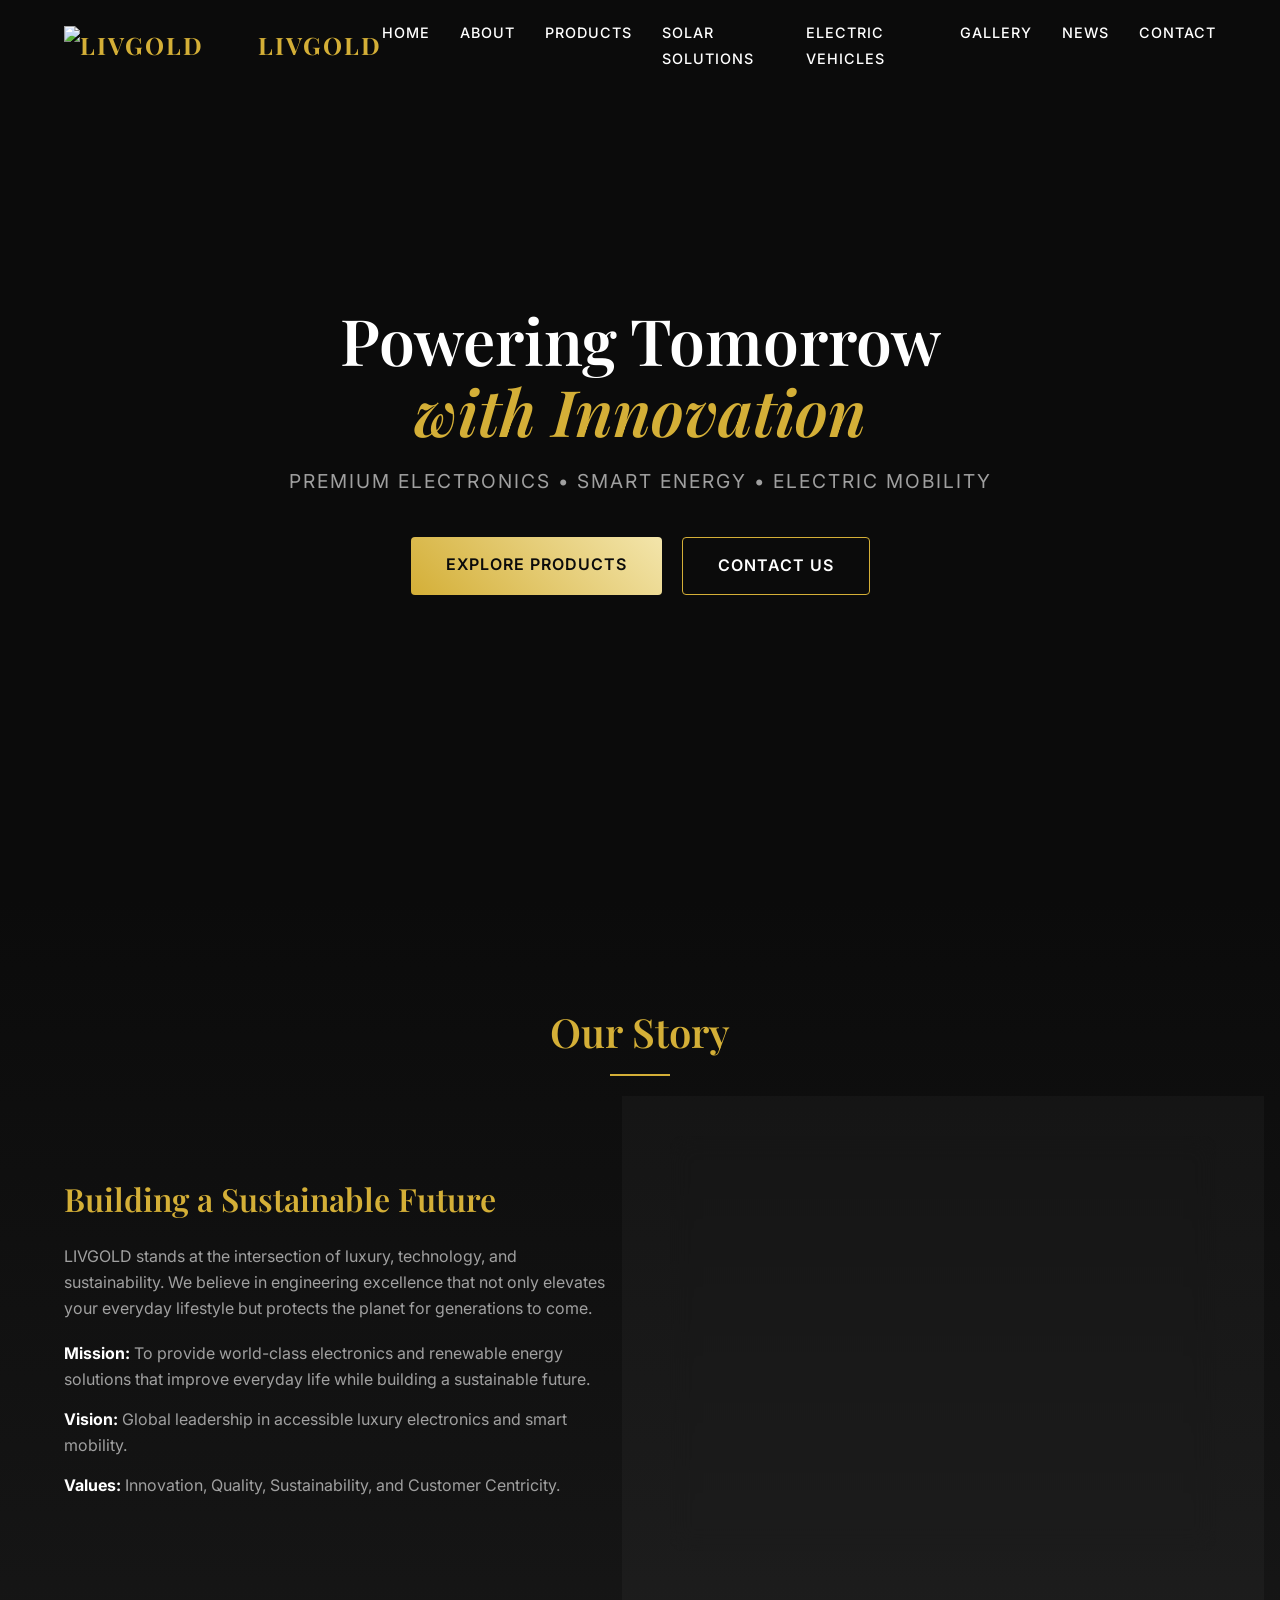
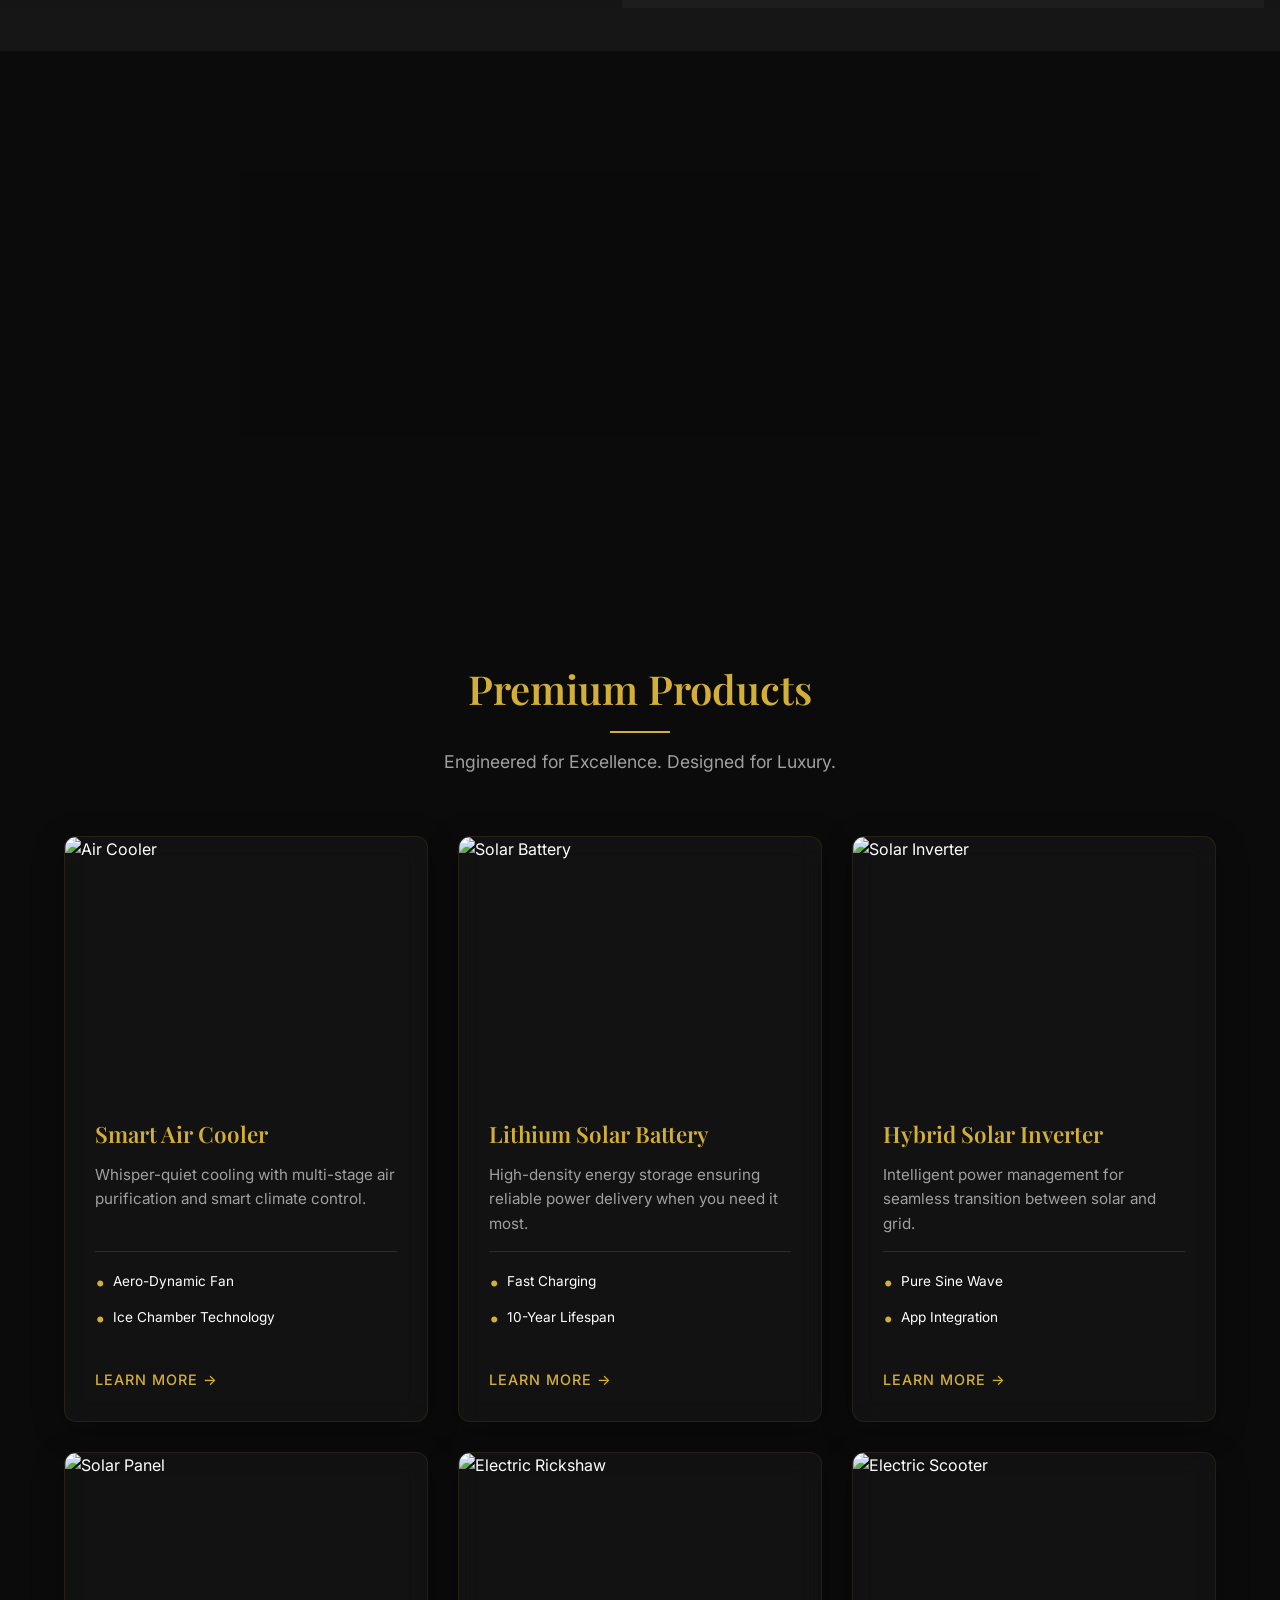
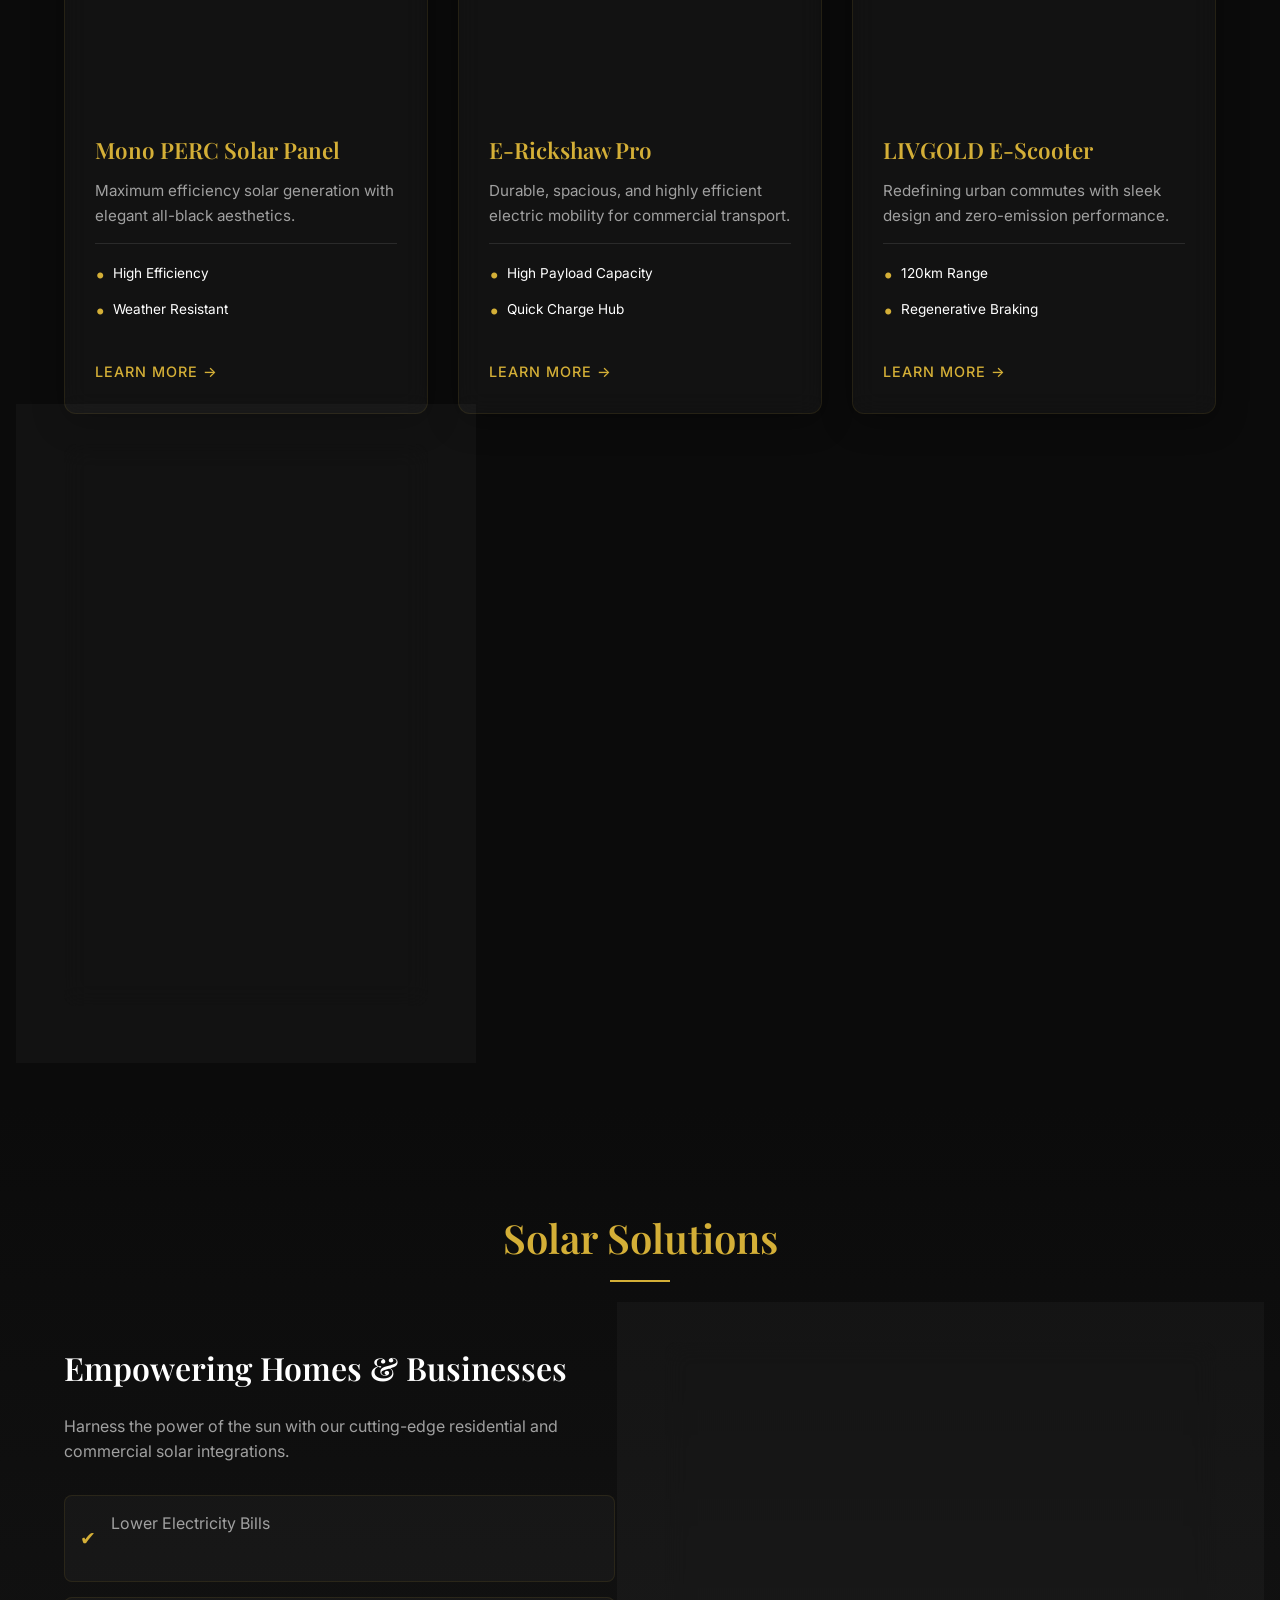
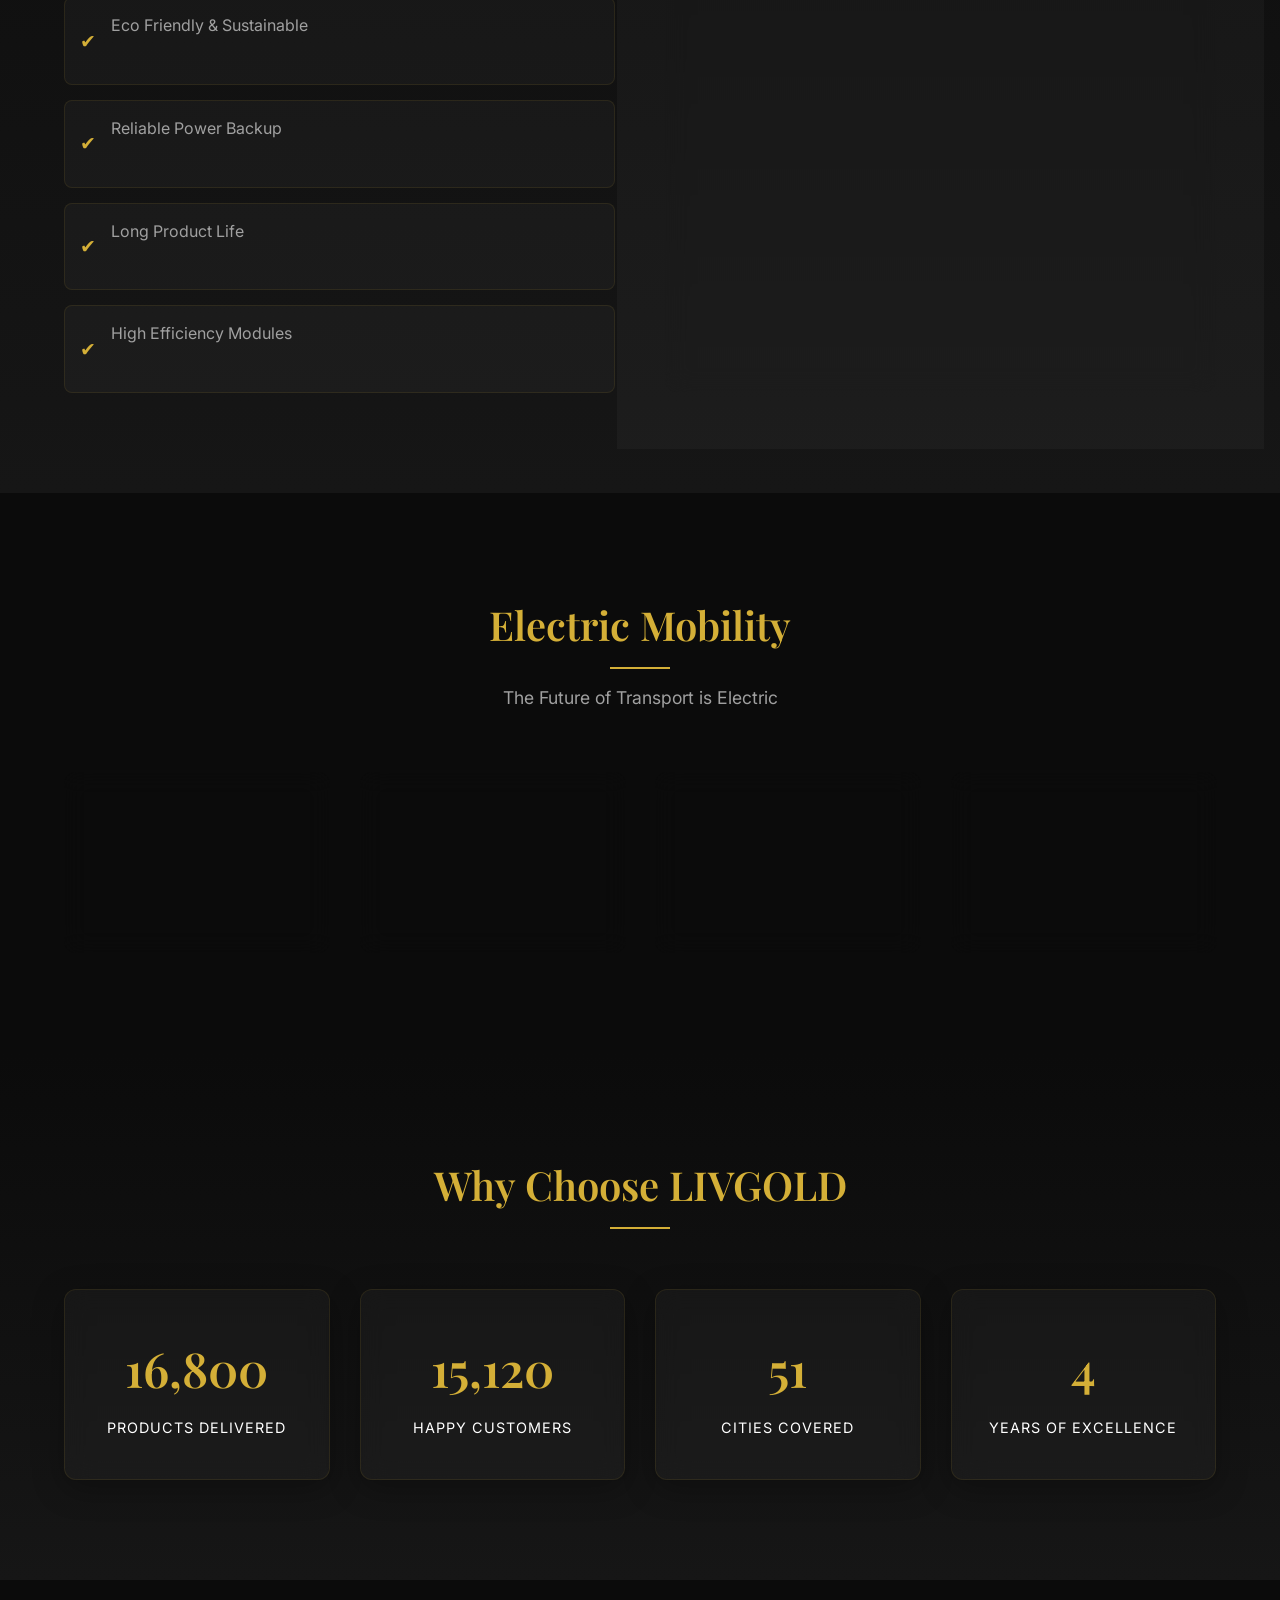
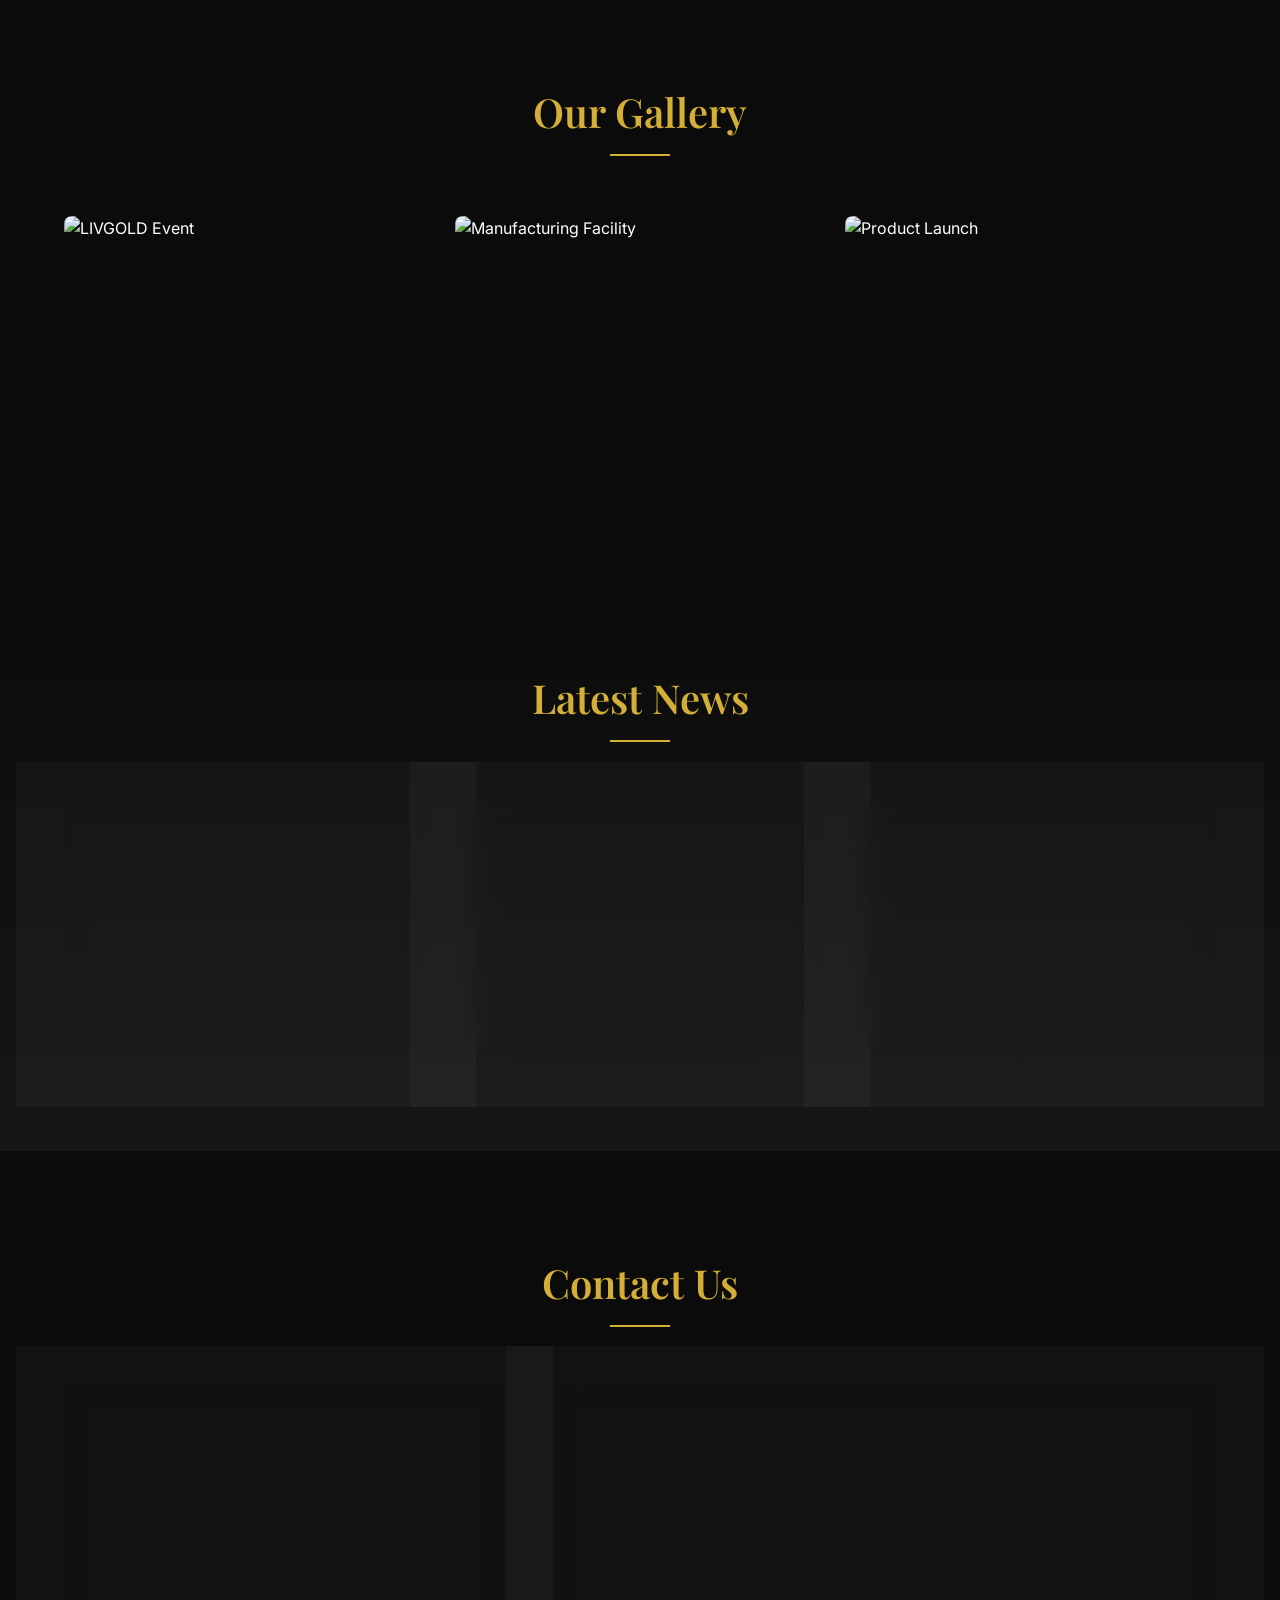
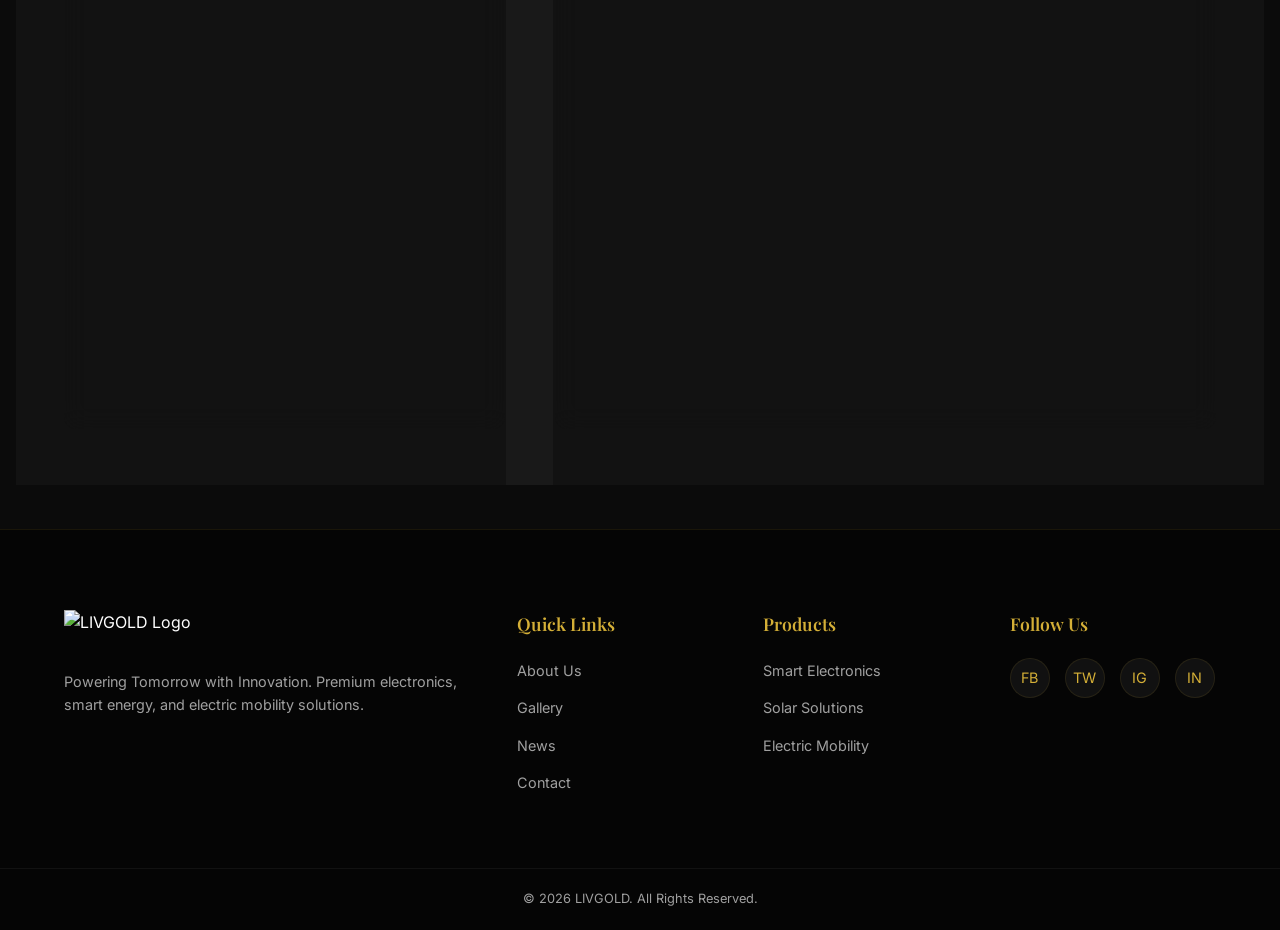
==== index.html @ 31cf3beb "Replace contact form with Web3Forms integration" ====
<!DOCTYPE html>
<html lang="en">
<head>
    <meta charset="UTF-8">
    <meta name="viewport" content="width=device-width, initial-scale=1.0">
    <title>LIVGOLD | Premium Electronics & Renewable Energy</title>
    
    <!-- SEO & Meta Tags -->
    <meta name="description" content="LIVGOLD provides premium world-class electronics, solar solutions, and electric mobility to build a sustainable future.">
    <meta name="keywords" content="LIVGOLD, Premium Electronics, Solar Panels, Electric Rickshaws, Smart TVs, Renewable Energy, India">
    
    <!-- Open Graph / Facebook -->
    <meta property="og:type" content="website">
    <meta property="og:title" content="LIVGOLD | Premium Electronics & Renewable Energy">
    <meta property="og:description" content="Powering Tomorrow with Innovation. Discover our luxury electronics and smart energy solutions.">
    <meta property="og:image" content="images/hero.jpg">
    
    <!-- Twitter -->
    <meta property="twitter:card" content="summary_large_image">
    <meta property="twitter:title" content="LIVGOLD | Premium Electronics & Smart Energy">
    <meta property="twitter:description" content="Powering Tomorrow with Innovation. Discover our luxury electronics and smart energy solutions.">
    
    <!-- Schema.org JSON-LD -->
    <script type="application/ld+json">
    {
      "@context": "https://schema.org",
      "@type": "Organization",
      "name": "LIVGOLD",
      "url": "https://livgold.com",
      "logo": "assets/logo.png",
      "founder": {
        "@type": "Person",
        "name": "Vivekanand Tripathi"
      },
      "description": "Premium electronics, solar energy, and electric mobility brand."
    }
    </script>
    
    <!-- Favicon & Styles -->
    <link rel="icon" href="assets/favicon.png" type="image/png">
    <link rel="preconnect" href="https://fonts.googleapis.com">
    <link rel="preconnect" href="https://fonts.gstatic.com" crossorigin>
    <link href="https://fonts.googleapis.com/css2?family=Inter:wght@300;400;500;600&family=Playfair+Display:wght@400;600;700&display=swap" rel="stylesheet">
    <link rel="stylesheet" href="style.css">
</head>
<body>

    <!-- Sticky Navigation -->
    <nav id="navbar" class="glass-nav">
        <div class="nav-container">
            <a href="#" class="logo">
                <img src="assets/logo.png" alt="LIVGOLD Logo">
                <span>LIVGOLD</span>
            </a>
            <ul class="nav-links">
                <li><a href="#home">Home</a></li>
                <li><a href="#about">About</a></li>
                <li><a href="#products">Products</a></li>
                <li><a href="#solar">Solar Solutions</a></li>
                <li><a href="#ev">Electric Vehicles</a></li>
                <li><a href="#gallery">Gallery</a></li>
                <li><a href="#news">News</a></li>
                <li><a href="#contact">Contact</a></li>
            </ul>
            <div class="hamburger">
                <span></span>
                <span></span>
                <span></span>
            </div>
        </div>
    </nav>

    <!-- Hero Section -->
    <header id="home" class="hero">
        <div class="hero-overlay"></div>
        <div class="hero-content reveal">
            <h1 class="hero-title">Powering Tomorrow<br><span>with Innovation</span></h1>
            <p class="hero-subtitle">Premium Electronics • Smart Energy • Electric Mobility</p>
            <div class="hero-buttons">
                <a href="#products" class="btn btn-primary">Explore Products</a>
                <a href="#contact" class="btn btn-secondary">Contact Us</a>
            </div>
        </div>
    </header>

    <!-- About Section -->
    <section id="about" class="section dark-bg">
        <div class="container reveal">
            <div class="section-header">
                <h2>Our Story</h2>
                <div class="divider"></div>
            </div>
            <div class="about-grid">
                <div class="about-text">
                    <h3>Building a Sustainable Future</h3>
                    <p>LIVGOLD stands at the intersection of luxury, technology, and sustainability. We believe in engineering excellence that not only elevates your everyday lifestyle but protects the planet for generations to come.</p>
                    <ul class="mission-list">
                        <li><strong>Mission:</strong> To provide world-class electronics and renewable energy solutions that improve everyday life while building a sustainable future.</li>
                        <li><strong>Vision:</strong> Global leadership in accessible luxury electronics and smart mobility.</li>
                        <li><strong>Values:</strong> Innovation, Quality, Sustainability, and Customer Centricity.</li>
                    </ul>
                </div>
                <div class="founder-card glass-card">
                    <img src="images/founder.jpg" alt="Vivekanand Tripathi" class="founder-img">
                    <h4>Vivekanand Tripathi</h4>
                    <p class="designation">Founder & Visionary</p>
                    <blockquote class="founder-quote">"Our mission is to provide world-class electronics and renewable energy solutions that improve everyday life while building a sustainable future."</blockquote>
                </div>
            </div>
        </div>
    </section>

    <!-- Brand Ambassador Section -->
    <section id="ambassador" class="ambassador-section">
        <div class="ambassador-bg" style="background-image: url('images/ambassador.jpg');"></div>
        <div class="ambassador-content reveal">
            <h2 class="gold-text">Ravi Kishan</h2>
            <p class="ambassador-title">Official Brand Ambassador</p>
            <blockquote class="ambassador-quote">"Technology has the power to transform lives, and LIVGOLD is committed to delivering trusted innovation to every home."</blockquote>
        </div>
    </section>

    <!-- Products Section -->
    <section id="products" class="section">
        <div class="container">
            <div class="section-header reveal">
                <h2>Premium Products</h2>
                <div class="divider"></div>
                <p>Engineered for Excellence. Designed for Luxury.</p>
            </div>
            
            <div class="products-grid">
                <!-- Air Cooler -->
                <div class="product-card glass-card reveal">
                    <div class="product-img-wrapper">
                        <img src="images/cooler.jpg" alt="Air Cooler">
                    </div>
                    <div class="product-info">
                        <h3>Smart Air Cooler</h3>
                        <p>Whisper-quiet cooling with multi-stage air purification and smart climate control.</p>
                        <ul class="features">
                            <li>Aero-Dynamic Fan</li>
                            <li>Ice Chamber Technology</li>
                        </ul>
                        <a href="#contact" class="btn-link">Learn More &rarr;</a>
                    </div>
                </div>

                <!-- Solar Battery -->
                <div class="product-card glass-card reveal">
                    <div class="product-img-wrapper">
                        <img src="images/solar-battery.jpg" alt="Solar Battery">
                    </div>
                    <div class="product-info">
                        <h3>Lithium Solar Battery</h3>
                        <p>High-density energy storage ensuring reliable power delivery when you need it most.</p>
                        <ul class="features">
                            <li>Fast Charging</li>
                            <li>10-Year Lifespan</li>
                        </ul>
                        <a href="#contact" class="btn-link">Learn More &rarr;</a>
                    </div>
                </div>

                <!-- Solar Inverter -->
                <div class="product-card glass-card reveal">
                    <div class="product-img-wrapper">
                        <img src="images/inverter.jpg" alt="Solar Inverter">
                    </div>
                    <div class="product-info">
                        <h3>Hybrid Solar Inverter</h3>
                        <p>Intelligent power management for seamless transition between solar and grid.</p>
                        <ul class="features">
                            <li>Pure Sine Wave</li>
                            <li>App Integration</li>
                        </ul>
                        <a href="#contact" class="btn-link">Learn More &rarr;</a>
                    </div>
                </div>

                <!-- Solar Panel -->
                <div class="product-card glass-card reveal">
                    <div class="product-img-wrapper">
                        <img src="images/solar-panel.jpg" alt="Solar Panel">
                    </div>
                    <div class="product-info">
                        <h3>Mono PERC Solar Panel</h3>
                        <p>Maximum efficiency solar generation with elegant all-black aesthetics.</p>
                        <ul class="features">
                            <li>High Efficiency</li>
                            <li>Weather Resistant</li>
                        </ul>
                        <a href="#contact" class="btn-link">Learn More &rarr;</a>
                    </div>
                </div>

                <!-- Electric Rickshaw -->
                <div class="product-card glass-card reveal">
                    <div class="product-img-wrapper">
                        <img src="images/erickshaw.jpg" alt="Electric Rickshaw">
                    </div>
                    <div class="product-info">
                        <h3>E-Rickshaw Pro</h3>
                        <p>Durable, spacious, and highly efficient electric mobility for commercial transport.</p>
                        <ul class="features">
                            <li>High Payload Capacity</li>
                            <li>Quick Charge Hub</li>
                        </ul>
                        <a href="#contact" class="btn-link">Learn More &rarr;</a>
                    </div>
                </div>

                <!-- Electric Scooter -->
                <div class="product-card glass-card reveal">
                    <div class="product-img-wrapper">
                        <img src="images/escooter.jpg" alt="Electric Scooter">
                    </div>
                    <div class="product-info">
                        <h3>LIVGOLD E-Scooter</h3>
                        <p>Redefining urban commutes with sleek design and zero-emission performance.</p>
                        <ul class="features">
                            <li>120km Range</li>
                            <li>Regenerative Braking</li>
                        </ul>
                        <a href="#contact" class="btn-link">Learn More &rarr;</a>
                    </div>
                </div>

                <!-- Smart TV -->
                <div class="product-card glass-card reveal">
                    <div class="product-img-wrapper">
                        <img src="images/tv.jpg" alt="Smart TV">
                    </div>
                    <div class="product-info">
                        <h3>OLED Smart TV</h3>
                        <p>Immersive cinematic experience with pixel-perfect contrast and Dolby Vision.</p>
                        <ul class="features">
                            <li>4K Ultra HD</li>
                            <li>Bezel-less Design</li>
                        </ul>
                        <a href="#contact" class="btn-link">Learn More &rarr;</a>
                    </div>
                </div>
            </div>
        </div>
    </section>

    <!-- Solar Solutions -->
    <section id="solar" class="section dark-bg">
        <div class="container reveal">
            <div class="section-header">
                <h2>Solar Solutions</h2>
                <div class="divider"></div>
            </div>
            <div class="grid-2">
                <div class="solar-content">
                    <h3>Empowering Homes & Businesses</h3>
                    <p>Harness the power of the sun with our cutting-edge residential and commercial solar integrations.</p>
                    <div class="benefits-list">
                        <div class="benefit-item">
                            <span class="gold-icon">✔</span>
                            <p>Lower Electricity Bills</p>
                        </div>
                        <div class="benefit-item">
                            <span class="gold-icon">✔</span>
                            <p>Eco Friendly & Sustainable</p>
                        </div>
                        <div class="benefit-item">
                            <span class="gold-icon">✔</span>
                            <p>Reliable Power Backup</p>
                        </div>
                        <div class="benefit-item">
                            <span class="gold-icon">✔</span>
                            <p>Long Product Life</p>
                        </div>
                        <div class="benefit-item">
                            <span class="gold-icon">✔</span>
                            <p>High Efficiency Modules</p>
                        </div>
                    </div>
                </div>
                <div class="solar-image glass-card">
                    <img src="images/solar-panel.jpg" alt="Solar Installation">
                </div>
            </div>
        </div>
    </section>

    <!-- Electric Vehicles -->
    <section id="ev" class="section">
        <div class="container reveal">
            <div class="section-header">
                <h2>Electric Mobility</h2>
                <div class="divider"></div>
                <p>The Future of Transport is Electric</p>
            </div>
            <div class="ev-features">
                <div class="feature-box glass-card">
                    <h4>Fast Charging</h4>
                    <p>80% charge in just 45 minutes using advanced battery management.</p>
                </div>
                <div class="feature-box glass-card">
                    <h4>Long Battery Life</h4>
                    <p>Engineered for endurance with cutting-edge lithium-ion technology.</p>
                </div>
                <div class="feature-box glass-card">
                    <h4>Low Maintenance</h4>
                    <p>Fewer moving parts mean significant savings on upkeep.</p>
                </div>
                <div class="feature-box glass-card">
                    <h4>Modern Design</h4>
                    <p>Aerodynamic lines crafted for aesthetic appeal and efficiency.</p>
                </div>
            </div>
        </div>
    </section>

    <!-- Why Choose Us / Statistics -->
    <section id="stats" class="section dark-bg">
        <div class="container">
            <div class="section-header reveal">
                <h2>Why Choose LIVGOLD</h2>
                <div class="divider"></div>
            </div>
            
            <div class="stats-grid reveal">
                <div class="stat-box glass-card">
                    <h3 class="counter" data-target="50000">0</h3>
                    <p>Products Delivered</p>
                </div>
                <div class="stat-box glass-card">
                    <h3 class="counter" data-target="45000">0</h3>
                    <p>Happy Customers</p>
                </div>
                <div class="stat-box glass-card">
                    <h3 class="counter" data-target="150">0</h3>
                    <p>Cities Covered</p>
                </div>
                <div class="stat-box glass-card">
                    <h3 class="counter" data-target="10">0</h3>
                    <p>Years of Excellence</p>
                </div>
            </div>
        </div>
    </section>

    <!-- Gallery -->
    <section id="gallery" class="section">
        <div class="container">
            <div class="section-header reveal">
                <h2>Our Gallery</h2>
                <div class="divider"></div>
            </div>
            <div class="gallery-grid">
                <div class="gallery-item reveal">
                    <img src="images/gallery1.jpg" alt="LIVGOLD Event" class="gallery-img">
                </div>
                <div class="gallery-item reveal">
                    <img src="images/gallery2.jpg" alt="Manufacturing Facility" class="gallery-img">
                </div>
                <div class="gallery-item reveal">
                    <img src="images/gallery3.jpg" alt="Product Launch" class="gallery-img">
                </div>
            </div>
        </div>
    </section>

    <!-- News -->
    <section id="news" class="section dark-bg">
        <div class="container">
            <div class="section-header reveal">
                <h2>Latest News</h2>
                <div class="divider"></div>
            </div>
            <div class="news-grid">
                <article class="news-card glass-card reveal">
                    <div class="news-date">Jul 12, 2026</div>
                    <h3>Revolutionary Solar Inverter Launched</h3>
                    <p>Discover our new highly efficient smart hybrid inverters that reduce grid dependency by 40%.</p>
                </article>
                <article class="news-card glass-card reveal">
                    <div class="news-date">Jun 25, 2026</div>
                    <h3>LIVGOLD Expands EV Manufacturing</h3>
                    <p>New state-of-the-art facility opened to meet the growing demand for sustainable urban mobility.</p>
                </article>
                <article class="news-card glass-card reveal">
                    <div class="news-date">May 10, 2026</div>
                    <h3>Tech Award 2026 Winner</h3>
                    <p>Our flagship Smart OLED TV has been awarded the 'Best Premium Entertainment System'.</p>
                </article>
            </div>
        </div>
    </section>

    <!-- Contact Section -->
    <section id="contact" class="section">
        <div class="container reveal">
            <div class="section-header">
                <h2>Contact Us</h2>
                <div class="divider"></div>
            </div>
            <div class="contact-wrapper">
                <div class="contact-info glass-card">
                    <h3>Get in Touch</h3>
                    <div class="info-item">
                        <strong>Address:</strong>
                        <p>LIVGOLD Corporate Tower, SG Highway, Ahmedabad, Gujarat, India 380015</p>
                    </div>
                    <div class="info-item">
                        <strong>Phone:</strong>
                        <p>+91 98765 43210</p>
                    </div>
                    <div class="info-item">
                        <strong>Email:</strong>
                        <p>info@livgold.com</p>
                    </div>
                    <div class="info-item">
                        <strong>Business Hours:</strong>
                        <p>Mon - Sat: 9:00 AM - 7:00 PM</p>
                    </div>
                    <div class="map-placeholder">
                        <p>Google Maps Integration Here</p>
                    </div>
                </div>
                <div class="contact-form-container glass-card">
                    <form action="https://api.web3forms.com/submit" method="POST" class="contact-form">

    <input type="hidden" name="access_key" value="613bd460-44ee-46c5-b416-6eee226607dd">

    <div class="form-group">
        <label>Name</label>
        <input type="text" name="name" required>
    </div>

    <div class="form-group">
        <label>Email</label>
        <input type="email" name="email" required>
    </div>

    <div class="form-group">
        <label>Phone</label>
        <input type="tel" name="phone">
    </div>

    <div class="form-group">
        <label>Message</label>
        <textarea name="message" rows="5" required></textarea>
    </div>

    <button type="submit" class="btn btn-primary btn-full">
        Send Message
    </button>

</form>
                </div>
            </div>
        </div>
    </section>

    <!-- Footer -->
    <footer class="footer">
        <div class="container footer-grid">
            <div class="footer-brand">
                <img src="assets/logo.png" alt="LIVGOLD Logo" class="footer-logo">
                <p>Powering Tomorrow with Innovation. Premium electronics, smart energy, and electric mobility solutions.</p>
            </div>
            <div class="footer-links">
                <h4>Quick Links</h4>
                <ul>
                    <li><a href="#about">About Us</a></li>
                    <li><a href="#gallery">Gallery</a></li>
                    <li><a href="#news">News</a></li>
                    <li><a href="#contact">Contact</a></li>
                </ul>
            </div>
            <div class="footer-links">
                <h4>Products</h4>
                <ul>
                    <li><a href="#products">Smart Electronics</a></li>
                    <li><a href="#solar">Solar Solutions</a></li>
                    <li><a href="#ev">Electric Mobility</a></li>
                </ul>
            </div>
            <div class="footer-social">
                <h4>Follow Us</h4>
                <div class="social-icons">
                    <a href="#" aria-label="Facebook">FB</a>
                    <a href="#" aria-label="Twitter">TW</a>
                    <a href="#" aria-label="Instagram">IG</a>
                    <a href="#" aria-label="LinkedIn">IN</a>
                </div>
            </div>
        </div>
        <div class="footer-bottom">
            <p>&copy; 2026 LIVGOLD. All Rights Reserved.</p>
        </div>
    </footer>

    <!-- Lightbox for Gallery -->
    <div id="lightbox" class="lightbox">
        <span class="close-lightbox">&times;</span>
        <img class="lightbox-content" id="lightbox-img">
    </div>

    <!-- Back to Top Button -->
    <button id="back-to-top" aria-label="Back to Top">&uarr;</button>

    <script src="script.js"></script>
</body>
</html>
---- style.css ----
/* --- CSS Variables --- */
:root {
    --color-black: #0B0B0B;
    --color-black-light: #161616;
    --color-gold: #D4AF37;
    --color-gold-light: #F3E5AB;
    --color-white: #FFFFFF;
    --color-gray: #A0A0A0;
    
    --font-heading: 'Playfair Display', serif;
    --font-body: 'Inter', sans-serif;
    
    --transition: all 0.3s cubic-bezier(0.4, 0, 0.2, 1);
    --glass-bg: rgba(255, 255, 255, 0.03);
    --glass-border: rgba(212, 175, 55, 0.1);
}

/* --- Base Reset --- */
* {
    margin: 0;
    padding: 0;
    box-sizing: border-box;
}

html {
    scroll-behavior: smooth;
    font-size: 16px;
}

body {
    font-family: var(--font-body);
    background-color: var(--color-black);
    color: var(--color-white);
    line-height: 1.6;
    overflow-x: hidden;
}

img {
    max-width: 100%;
    display: block;
}

a {
    text-decoration: none;
    color: inherit;
    transition: var(--transition);
}

ul {
    list-style: none;
}

/* --- Layout & Typography --- */
.container {
    width: 90%;
    max-width: 1200px;
    margin: 0 auto;
}

.section {
    padding: 100px 0;
}

.dark-bg {
    background: linear-gradient(180deg, var(--color-black) 0%, var(--color-black-light) 100%);
}

h1, h2, h3, h4 {
    font-family: var(--font-heading);
    font-weight: 600;
}

.section-header {
    text-align: center;
    margin-bottom: 60px;
}

.section-header h2 {
    font-size: 2.5rem;
    color: var(--color-gold);
    margin-bottom: 10px;
}

.divider {
    height: 2px;
    width: 60px;
    background: var(--color-gold);
    margin: 0 auto 15px auto;
}

.section-header p {
    color: var(--color-gray);
    font-size: 1.1rem;
}

.gold-text {
    color: var(--color-gold);
}

/* --- Glassmorphism --- */
.glass-card {
    background: var(--glass-bg);
    backdrop-filter: blur(12px);
    -webkit-backdrop-filter: blur(12px);
    border: 1px solid var(--glass-border);
    border-radius: 12px;
    box-shadow: 0 8px 32px rgba(0, 0, 0, 0.3);
    transition: var(--transition);
}

.glass-card:hover {
    transform: translateY(-5px);
    border-color: rgba(212, 175, 55, 0.3);
    box-shadow: 0 15px 40px rgba(212, 175, 55, 0.05);
}

/* --- Navigation --- */
.glass-nav {
    position: fixed;
    top: 0;
    width: 100%;
    z-index: 1000;
    padding: 20px 0;
    transition: var(--transition);
}

.glass-nav.scrolled {
    background: rgba(11, 11, 11, 0.9);
    backdrop-filter: blur(15px);
    border-bottom: 1px solid var(--glass-border);
    padding: 15px 0;
}

.nav-container {
    display: flex;
    justify-content: space-between;
    align-items: center;
    width: 90%;
    max-width: 1200px;
    margin: 0 auto;
}

.logo {
    display: flex;
    align-items: center;
    gap: 10px;
    font-family: var(--font-heading);
    font-size: 1.5rem;
    font-weight: 700;
    letter-spacing: 2px;
    color: var(--color-gold);
}

.logo img {
    height: 40px;
}

.nav-links {
    display: flex;
    gap: 30px;
}

.nav-links a {
    font-size: 0.9rem;
    font-weight: 500;
    text-transform: uppercase;
    letter-spacing: 1px;
}

.nav-links a:hover {
    color: var(--color-gold);
}

.hamburger {
    display: none;
    cursor: pointer;
    flex-direction: column;
    gap: 5px;
}

.hamburger span {
    display: block;
    width: 25px;
    height: 2px;
    background-color: var(--color-white);
    transition: var(--transition);
}

/* --- Hero Section --- */
.hero {
    height: 100vh;
    background: url('images/hero.jpg') center/cover no-repeat;
    position: relative;
    display: flex;
    align-items: center;
    justify-content: center;
    text-align: center;
}

.hero-overlay {
    position: absolute;
    top: 0;
    left: 0;
    width: 100%;
    height: 100%;
    background: linear-gradient(135deg, rgba(11,11,11,0.9) 0%, rgba(11,11,11,0.4) 100%);
}

.hero-content {
    position: relative;
    z-index: 2;
    max-width: 800px;
    padding: 0 20px;
}

.hero-title {
    font-size: 4rem;
    line-height: 1.1;
    margin-bottom: 20px;
}

.hero-title span {
    color: var(--color-gold);
    font-style: italic;
}

.hero-subtitle {
    font-size: 1.2rem;
    color: var(--color-gray);
    margin-bottom: 40px;
    letter-spacing: 2px;
    text-transform: uppercase;
}

.hero-buttons {
    display: flex;
    gap: 20px;
    justify-content: center;
}

/* --- Buttons --- */
.btn {
    display: inline-block;
    padding: 15px 35px;
    font-size: 1rem;
    font-weight: 600;
    text-transform: uppercase;
    letter-spacing: 1px;
    border-radius: 4px;
    cursor: pointer;
    border: none;
    position: relative;
    overflow: hidden;
}

.btn-primary {
    background: linear-gradient(45deg, var(--color-gold), var(--color-gold-light));
    color: var(--color-black);
}

.btn-primary:hover {
    box-shadow: 0 10px 20px rgba(212, 175, 55, 0.3);
    transform: translateY(-2px);
}

.btn-secondary {
    background: transparent;
    color: var(--color-white);
    border: 1px solid var(--color-gold);
}

.btn-secondary:hover {
    background: var(--color-gold);
    color: var(--color-black);
}

.btn-full {
    width: 100%;
}

.btn-link {
    color: var(--color-gold);
    font-weight: 500;
    text-transform: uppercase;
    font-size: 0.9rem;
    letter-spacing: 1px;
    margin-top: 15px;
    display: inline-block;
}

.btn-link:hover {
    color: var(--color-gold-light);
    transform: translateX(5px);
}

/* --- About Section --- */
.about-grid {
    display: grid;
    grid-template-columns: 1fr 1fr;
    gap: 60px;
    align-items: center;
}

.about-text h3 {
    font-size: 2rem;
    margin-bottom: 20px;
    color: var(--color-gold);
}

.about-text p {
    color: var(--color-gray);
    margin-bottom: 20px;
}

.mission-list li {
    margin-bottom: 15px;
    color: var(--color-gray);
}

.mission-list strong {
    color: var(--color-white);
}

.founder-card {
    padding: 40px;
    text-align: center;
}

.founder-img {
    width: 150px;
    height: 150px;
    border-radius: 50%;
    object-fit: cover;
    margin: 0 auto 20px;
    border: 3px solid var(--color-gold);
}

.founder-card h4 {
    font-size: 1.5rem;
    margin-bottom: 5px;
}

.designation {
    color: var(--color-gold);
    font-size: 0.9rem;
    text-transform: uppercase;
    margin-bottom: 20px;
}

.founder-quote {
    font-style: italic;
    color: var(--color-gray);
    position: relative;
}

/* --- Brand Ambassador --- */
.ambassador-section {
    position: relative;
    padding: 120px 0;
    display: flex;
    align-items: center;
    justify-content: center;
    text-align: center;
}

.ambassador-bg {
    position: absolute;
    top: 0; left: 0; right: 0; bottom: 0;
    background-size: cover;
    background-position: top center;
    opacity: 0.4;
    z-index: 1;
}

.ambassador-section::before {
    content: '';
    position: absolute;
    inset: 0;
    background: linear-gradient(90deg, var(--color-black) 0%, transparent 50%, var(--color-black) 100%);
    z-index: 2;
}

.ambassador-content {
    position: relative;
    z-index: 3;
    max-width: 800px;
    padding: 40px;
    background: rgba(11, 11, 11, 0.7);
    backdrop-filter: blur(5px);
    border: 1px solid var(--color-gold);
    border-radius: 8px;
}

.ambassador-content h2 {
    font-size: 3rem;
}

.ambassador-title {
    text-transform: uppercase;
    letter-spacing: 2px;
    margin-bottom: 20px;
    color: var(--color-white);
}

.ambassador-quote {
    font-size: 1.2rem;
    font-style: italic;
    color: var(--color-gray);
}

/* --- Products --- */
.products-grid {
    display: grid;
    grid-template-columns: repeat(auto-fit, minmax(320px, 1fr));
    gap: 30px;
}

.product-card {
    display: flex;
    flex-direction: column;
    overflow: hidden;
}

.product-img-wrapper {
    width: 100%;
    height: 250px;
    overflow: hidden;
    position: relative;
}

.product-img-wrapper img {
    width: 100%;
    height: 100%;
    object-fit: cover;
    transition: transform 0.6s ease;
}

.product-card:hover .product-img-wrapper img {
    transform: scale(1.1);
}

.product-info {
    padding: 30px;
    display: flex;
    flex-direction: column;
    flex-grow: 1;
}

.product-info h3 {
    font-size: 1.4rem;
    margin-bottom: 10px;
    color: var(--color-gold);
}

.product-info p {
    color: var(--color-gray);
    font-size: 0.95rem;
    margin-bottom: 15px;
    flex-grow: 1;
}

.features {
    margin-bottom: 15px;
    padding-top: 15px;
    border-top: 1px solid rgba(255,255,255,0.1);
}

.features li {
    font-size: 0.85rem;
    color: var(--color-white);
    display: flex;
    align-items: center;
    margin-bottom: 5px;
}

.features li::before {
    content: "•";
    color: var(--color-gold);
    margin-right: 8px;
    font-size: 1.2rem;
}

/* --- Solar & EV Grids --- */
.grid-2 {
    display: grid;
    grid-template-columns: 1fr 1fr;
    gap: 50px;
    align-items: center;
}

.solar-content h3 {
    font-size: 2rem;
    margin-bottom: 20px;
}

.solar-content p {
    color: var(--color-gray);
    margin-bottom: 30px;
}

.benefits-list {
    display: flex;
    flex-direction: column;
    gap: 15px;
}

.benefit-item {
    display: flex;
    align-items: center;
    gap: 15px;
    background: var(--glass-bg);
    padding: 15px;
    border-radius: 8px;
    border: 1px solid var(--glass-border);
}

.gold-icon {
    color: var(--color-gold);
    font-size: 1.2rem;
}

.solar-image {
    height: 100%;
    min-height: 400px;
    overflow: hidden;
}

.solar-image img {
    width: 100%;
    height: 100%;
    object-fit: cover;
}

.ev-features {
    display: grid;
    grid-template-columns: repeat(auto-fit, minmax(250px, 1fr));
    gap: 30px;
}

.feature-box {
    padding: 30px;
    text-align: center;
}

.feature-box h4 {
    color: var(--color-gold);
    margin-bottom: 15px;
    font-size: 1.2rem;
}

.feature-box p {
    color: var(--color-gray);
    font-size: 0.95rem;
}

/* --- Stats --- */
.stats-grid {
    display: grid;
    grid-template-columns: repeat(4, 1fr);
    gap: 30px;
    text-align: center;
}

.stat-box {
    padding: 40px 20px;
}

.stat-box h3 {
    font-size: 3rem;
    color: var(--color-gold);
    margin-bottom: 10px;
}

.stat-box p {
    text-transform: uppercase;
    font-size: 0.9rem;
    letter-spacing: 1px;
}

/* --- Gallery --- */
.gallery-grid {
    display: grid;
    grid-template-columns: repeat(auto-fit, minmax(300px, 1fr));
    gap: 20px;
}

.gallery-item {
    overflow: hidden;
    border-radius: 8px;
    cursor: pointer;
    position: relative;
}

.gallery-item::after {
    content: '+';
    position: absolute;
    top: 50%; left: 50%;
    transform: translate(-50%, -50%);
    font-size: 3rem;
    color: var(--color-white);
    opacity: 0;
    transition: var(--transition);
}

.gallery-item:hover::after {
    opacity: 1;
}

.gallery-item img {
    width: 100%;
    height: 250px;
    object-fit: cover;
    transition: transform 0.5s;
}

.gallery-item:hover img {
    transform: scale(1.1);
    filter: brightness(0.7);
}

/* Lightbox */
.lightbox {
    display: none;
    position: fixed;
    z-index: 2000;
    left: 0; top: 0;
    width: 100%; height: 100%;
    background-color: rgba(0, 0, 0, 0.9);
    align-items: center;
    justify-content: center;
}

.lightbox.active {
    display: flex;
}

.lightbox-content {
    max-width: 90%;
    max-height: 90%;
    border-radius: 4px;
    border: 2px solid var(--color-gold);
}

.close-lightbox {
    position: absolute;
    top: 30px; right: 40px;
    color: #f1f1f1;
    font-size: 40px;
    font-weight: bold;
    cursor: pointer;
    transition: 0.3s;
}

.close-lightbox:hover {
    color: var(--color-gold);
}

/* --- News --- */
.news-grid {
    display: grid;
    grid-template-columns: repeat(auto-fit, minmax(300px, 1fr));
    gap: 30px;
}

.news-card {
    padding: 30px;
}

.news-date {
    color: var(--color-gold);
    font-size: 0.85rem;
    margin-bottom: 10px;
    text-transform: uppercase;
    letter-spacing: 1px;
}

.news-card h3 {
    margin-bottom: 15px;
    font-size: 1.3rem;
}

.news-card p {
    color: var(--color-gray);
    font-size: 0.95rem;
}

/* --- Contact --- */
.contact-wrapper {
    display: grid;
    grid-template-columns: 1fr 1.5fr;
    gap: 50px;
}

.contact-info {
    padding: 40px;
}

.contact-info h3 {
    color: var(--color-gold);
    margin-bottom: 30px;
    font-size: 1.8rem;
}

.info-item {
    margin-bottom: 20px;
}

.info-item strong {
    display: block;
    color: var(--color-white);
    margin-bottom: 5px;
}

.info-item p {
    color: var(--color-gray);
    font-size: 0.95rem;
}

.map-placeholder {
    margin-top: 30px;
    height: 150px;
    background: #222;
    display: flex;
    align-items: center;
    justify-content: center;
    color: var(--color-gray);
    border-radius: 4px;
}

.contact-form-container {
    padding: 40px;
}

.form-group {
    margin-bottom: 20px;
}

.form-group label {
    display: block;
    margin-bottom: 8px;
    font-size: 0.9rem;
    color: var(--color-gray);
}

.form-group input, 
.form-group textarea {
    width: 100%;
    padding: 15px;
    background: rgba(255, 255, 255, 0.05);
    border: 1px solid var(--glass-border);
    color: var(--color-white);
    border-radius: 4px;
    font-family: var(--font-body);
    transition: var(--transition);
}

.form-group input:focus, 
.form-group textarea:focus {
    outline: none;
    border-color: var(--color-gold);
    background: rgba(255, 255, 255, 0.1);
}

/* --- Footer --- */
.footer {
    background: #050505;
    padding: 80px 0 20px;
    border-top: 1px solid var(--glass-border);
}

.footer-grid {
    display: grid;
    grid-template-columns: 2fr 1fr 1fr 1fr;
    gap: 40px;
    margin-bottom: 60px;
}

.footer-logo {
    height: 40px;
    margin-bottom: 20px;
}

.footer-brand p {
    color: var(--color-gray);
    font-size: 0.9rem;
}

.footer-links h4, .footer-social h4 {
    color: var(--color-gold);
    margin-bottom: 20px;
    font-size: 1.1rem;
}

.footer-links ul li {
    margin-bottom: 12px;
}

.footer-links a {
    color: var(--color-gray);
    font-size: 0.9rem;
}

.footer-links a:hover {
    color: var(--color-white);
    padding-left: 5px;
}

.social-icons {
    display: flex;
    gap: 15px;
}

.social-icons a {
    width: 40px; height: 40px;
    border-radius: 50%;
    background: rgba(255,255,255,0.05);
    display: flex;
    align-items: center;
    justify-content: center;
    color: var(--color-gold);
    font-size: 0.9rem;
    border: 1px solid var(--glass-border);
}

.social-icons a:hover {
    background: var(--color-gold);
    color: var(--color-black);
    transform: translateY(-3px);
}

.footer-bottom {
    text-align: center;
    padding-top: 20px;
    border-top: 1px solid rgba(255,255,255,0.05);
    color: var(--color-gray);
    font-size: 0.8rem;
}

/* --- Back to Top --- */
#back-to-top {
    position: fixed;
    bottom: 30px;
    right: 30px;
    width: 50px;
    height: 50px;
    background: var(--color-gold);
    color: var(--color-black);
    border: none;
    border-radius: 50%;
    font-size: 1.5rem;
    cursor: pointer;
    display: none;
    z-index: 1000;
    box-shadow: 0 4px 15px rgba(212, 175, 55, 0.3);
    transition: var(--transition);
}

#back-to-top:hover {
    transform: translateY(-5px);
    background: var(--color-gold-light);
}

/* --- Animations --- */
.reveal {
    opacity: 0;
    transform: translateY(40px);
    transition: 0.8s all cubic-bezier(0.5, 0, 0, 1);
}

.reveal.active {
    opacity: 1;
    transform: translateY(0);
}

/* --- Responsive Media Queries --- */
@media (max-width: 1024px) {
    .hero-title { font-size: 3rem; }
    .about-grid, .grid-2, .contact-wrapper { grid-template-columns: 1fr; }
    .stats-grid { grid-template-columns: 1fr 1fr; }
    .footer-grid { grid-template-columns: 1fr 1fr; }
}

@media (max-width: 768px) {
    .nav-links {
        position: fixed;
        right: -100%; top: 70px;
        flex-direction: column;
        background: rgba(11, 11, 11, 0.95);
        backdrop-filter: blur(10px);
        width: 100%; height: calc(100vh - 70px);
        text-align: center;
        padding-top: 50px;
        transition: 0.4s ease-in-out;
    }
    
    .nav-links.nav-active { right: 0; }
    .hamburger { display: flex; }
    
    .hero-title { font-size: 2.5rem; }
    .hero-buttons { flex-direction: column; }
    
    .ambassador-content h2 { font-size: 2rem; }
    
    .stats-grid { grid-template-columns: 1fr; }
    .footer-grid { grid-template-columns: 1fr; text-align: center; }
    .social-icons { justify-content: center; }
}
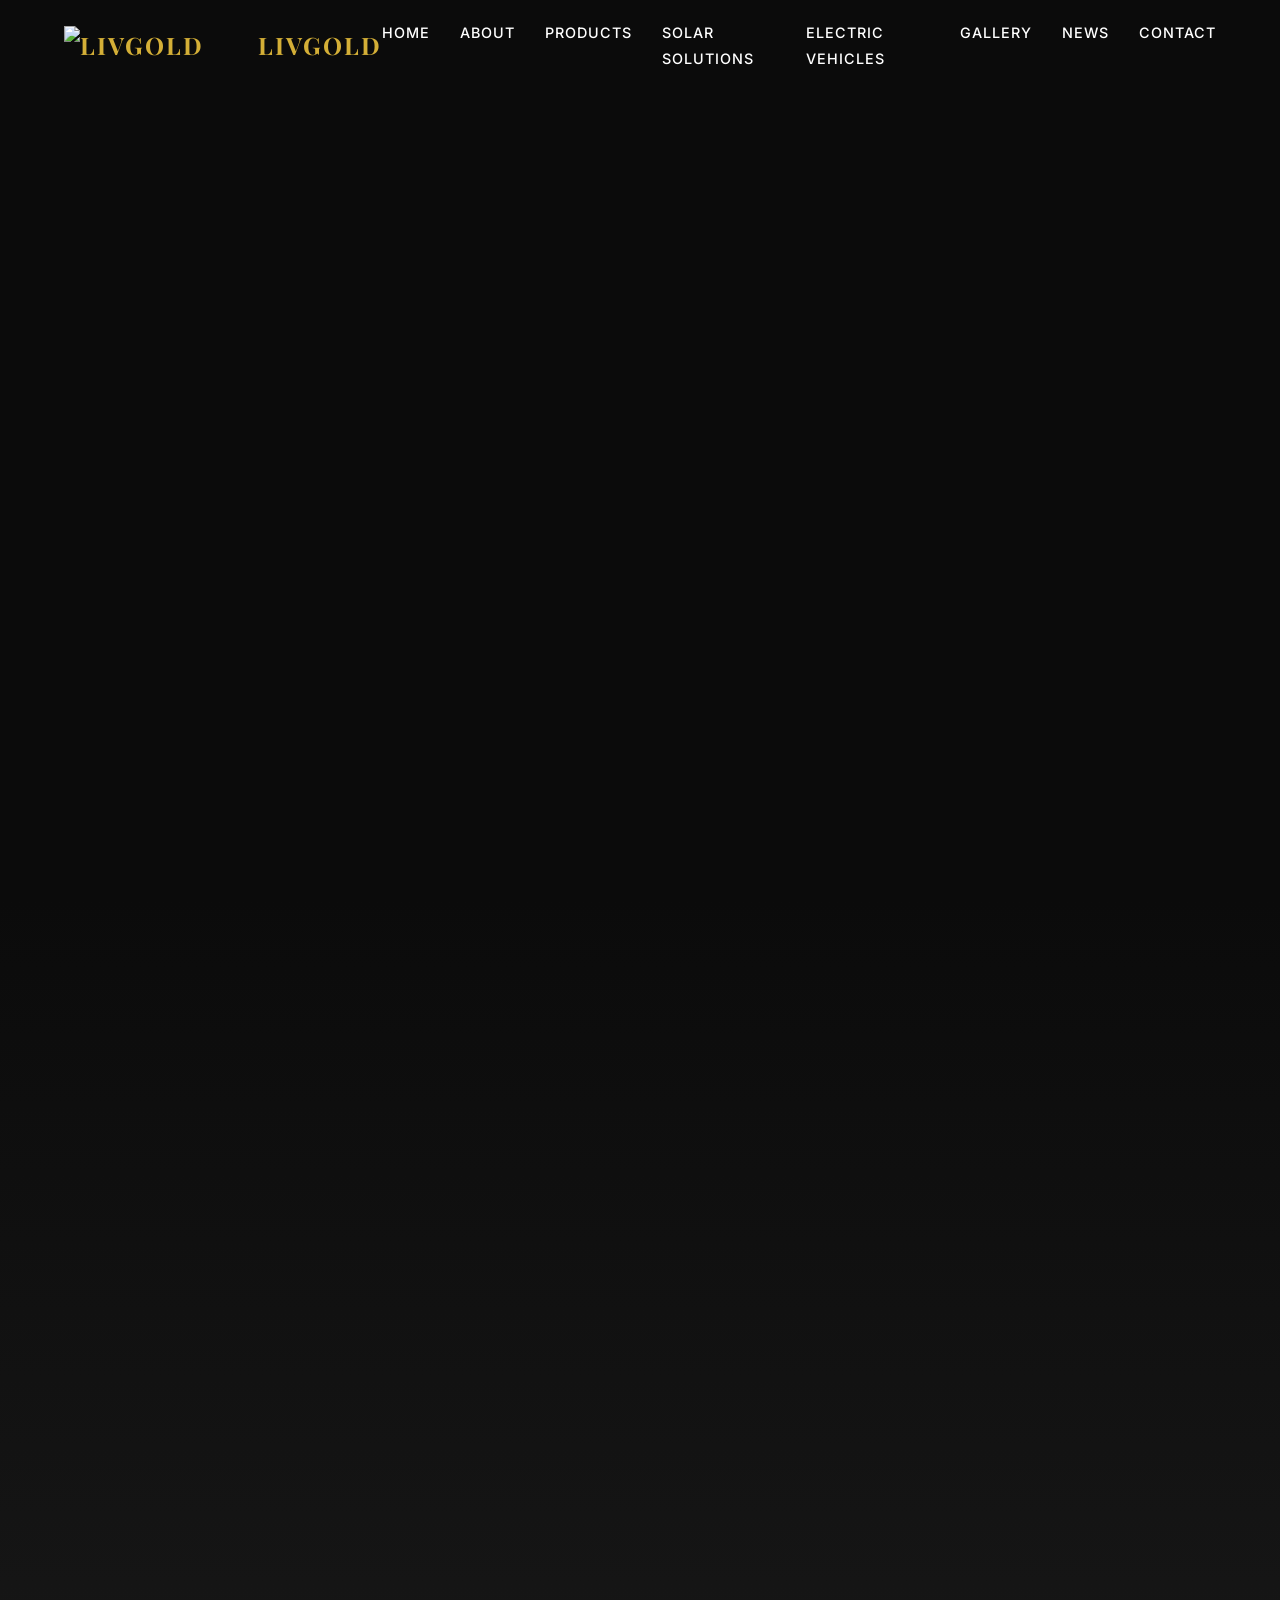
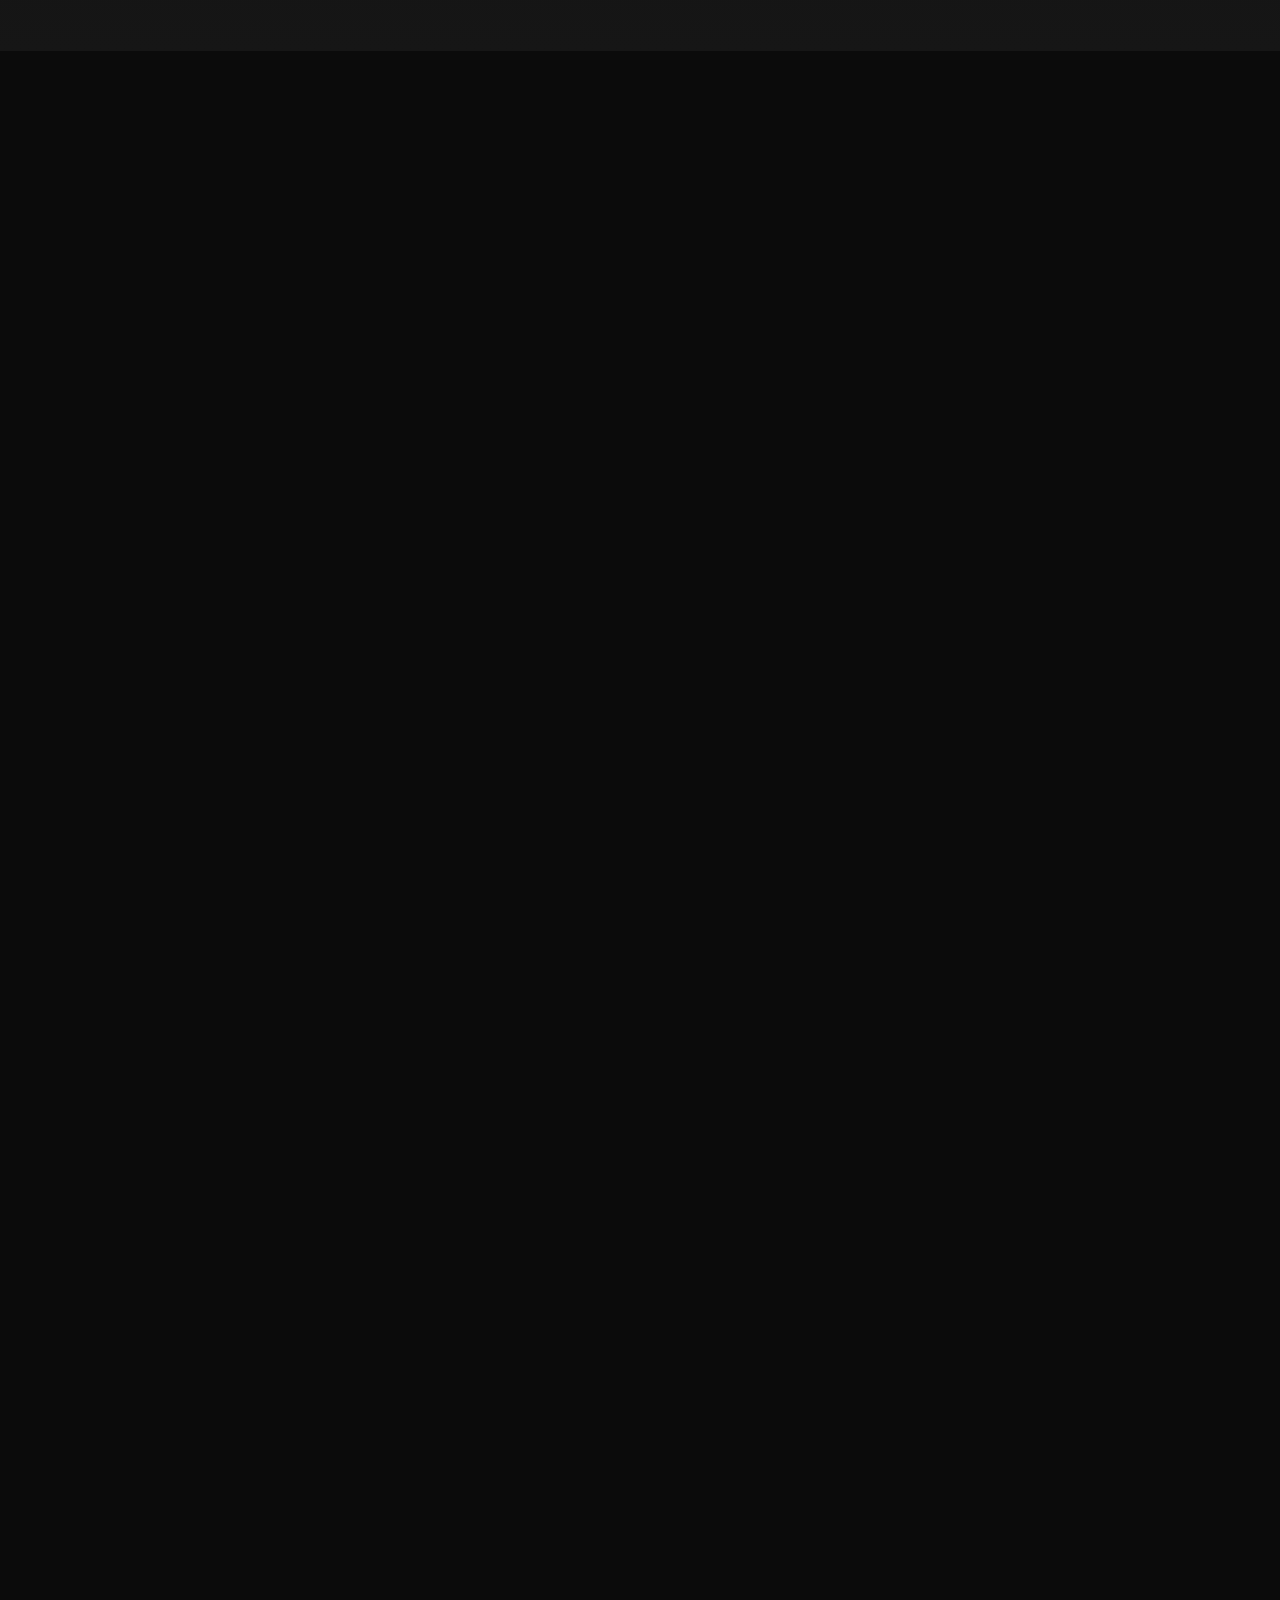
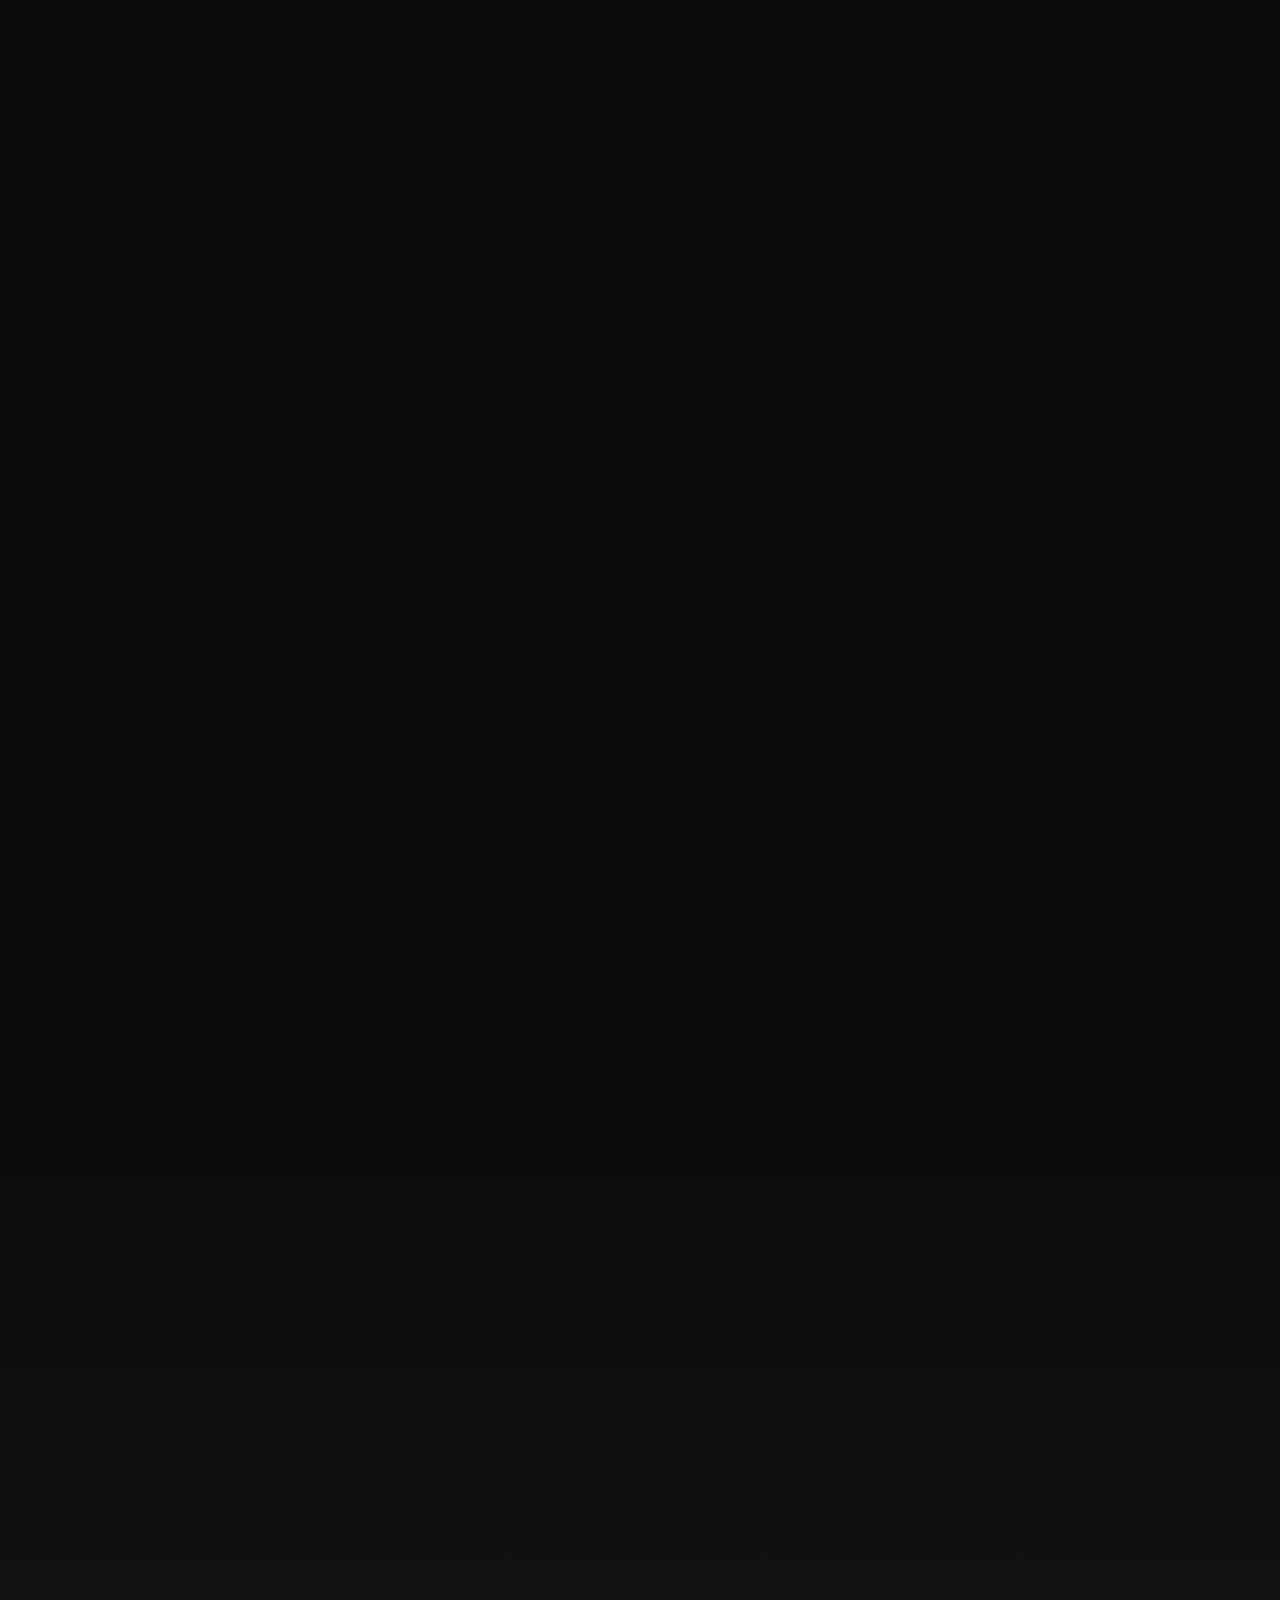
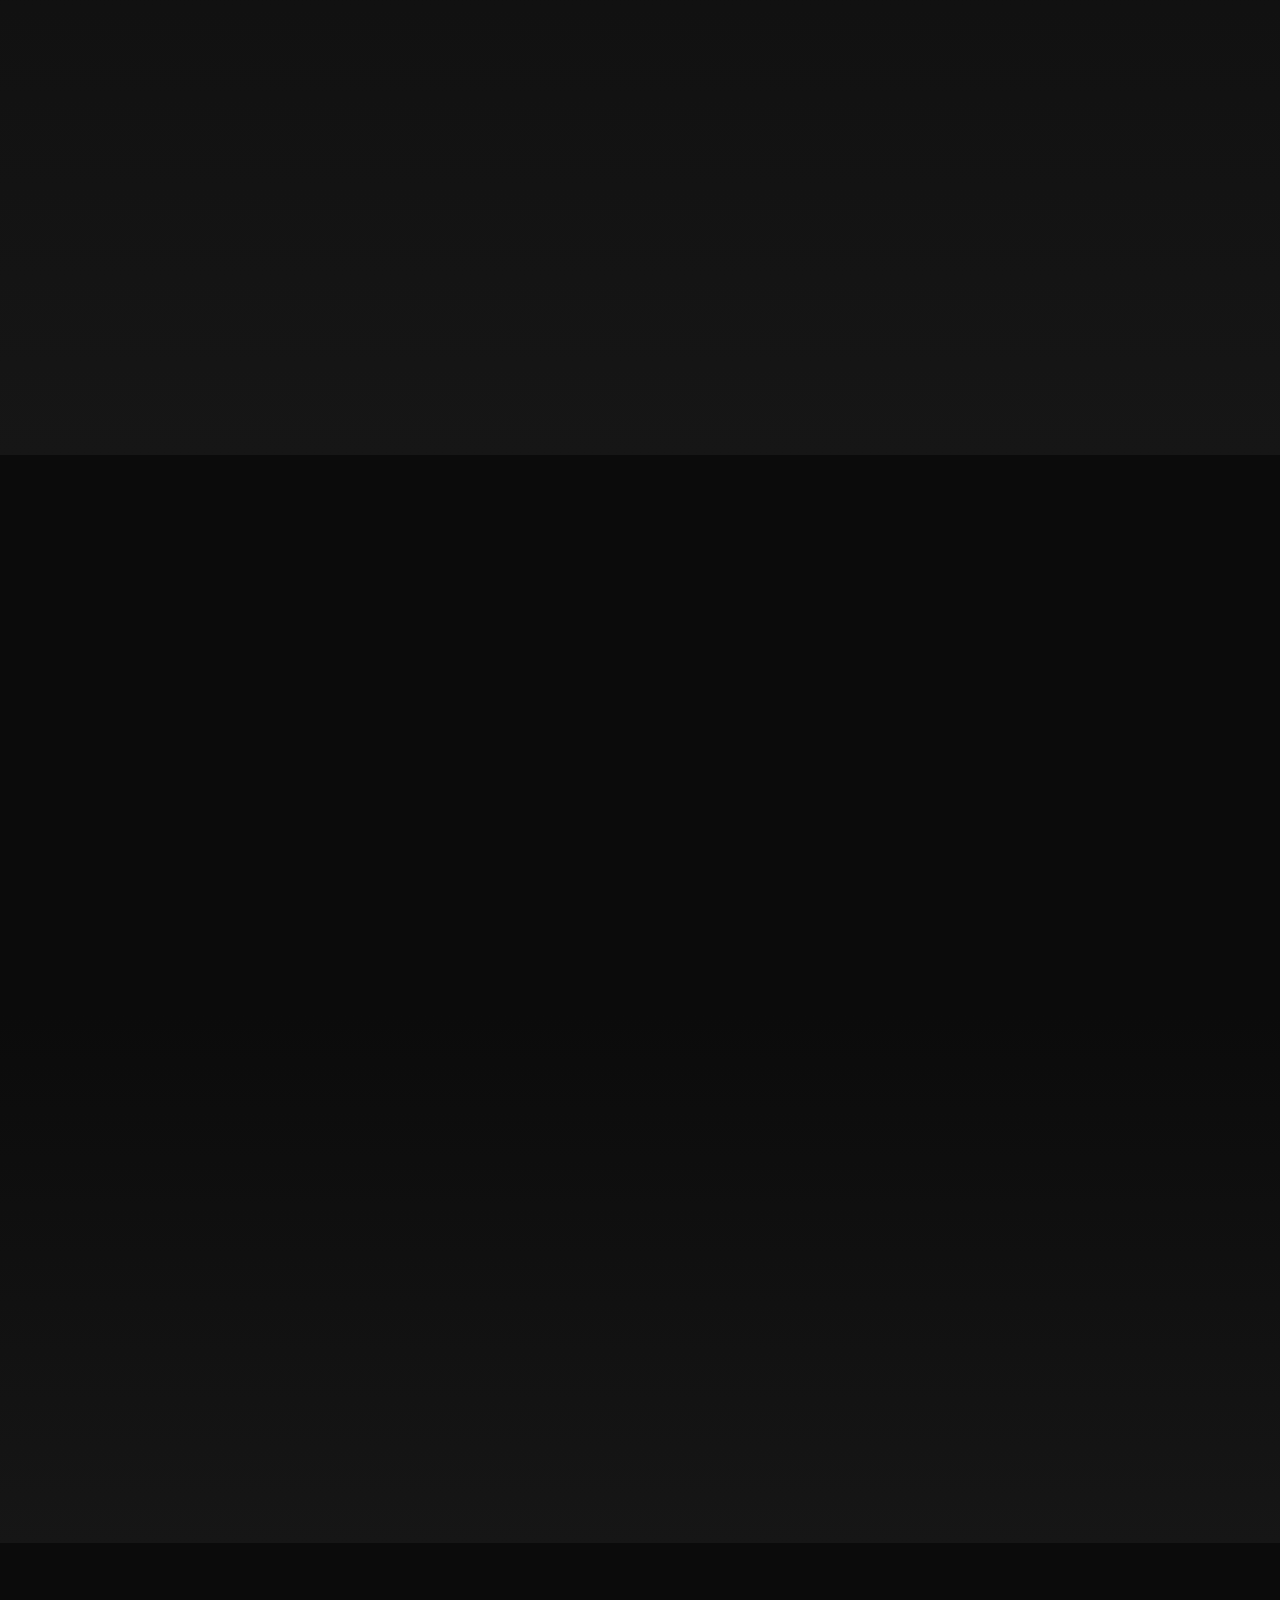
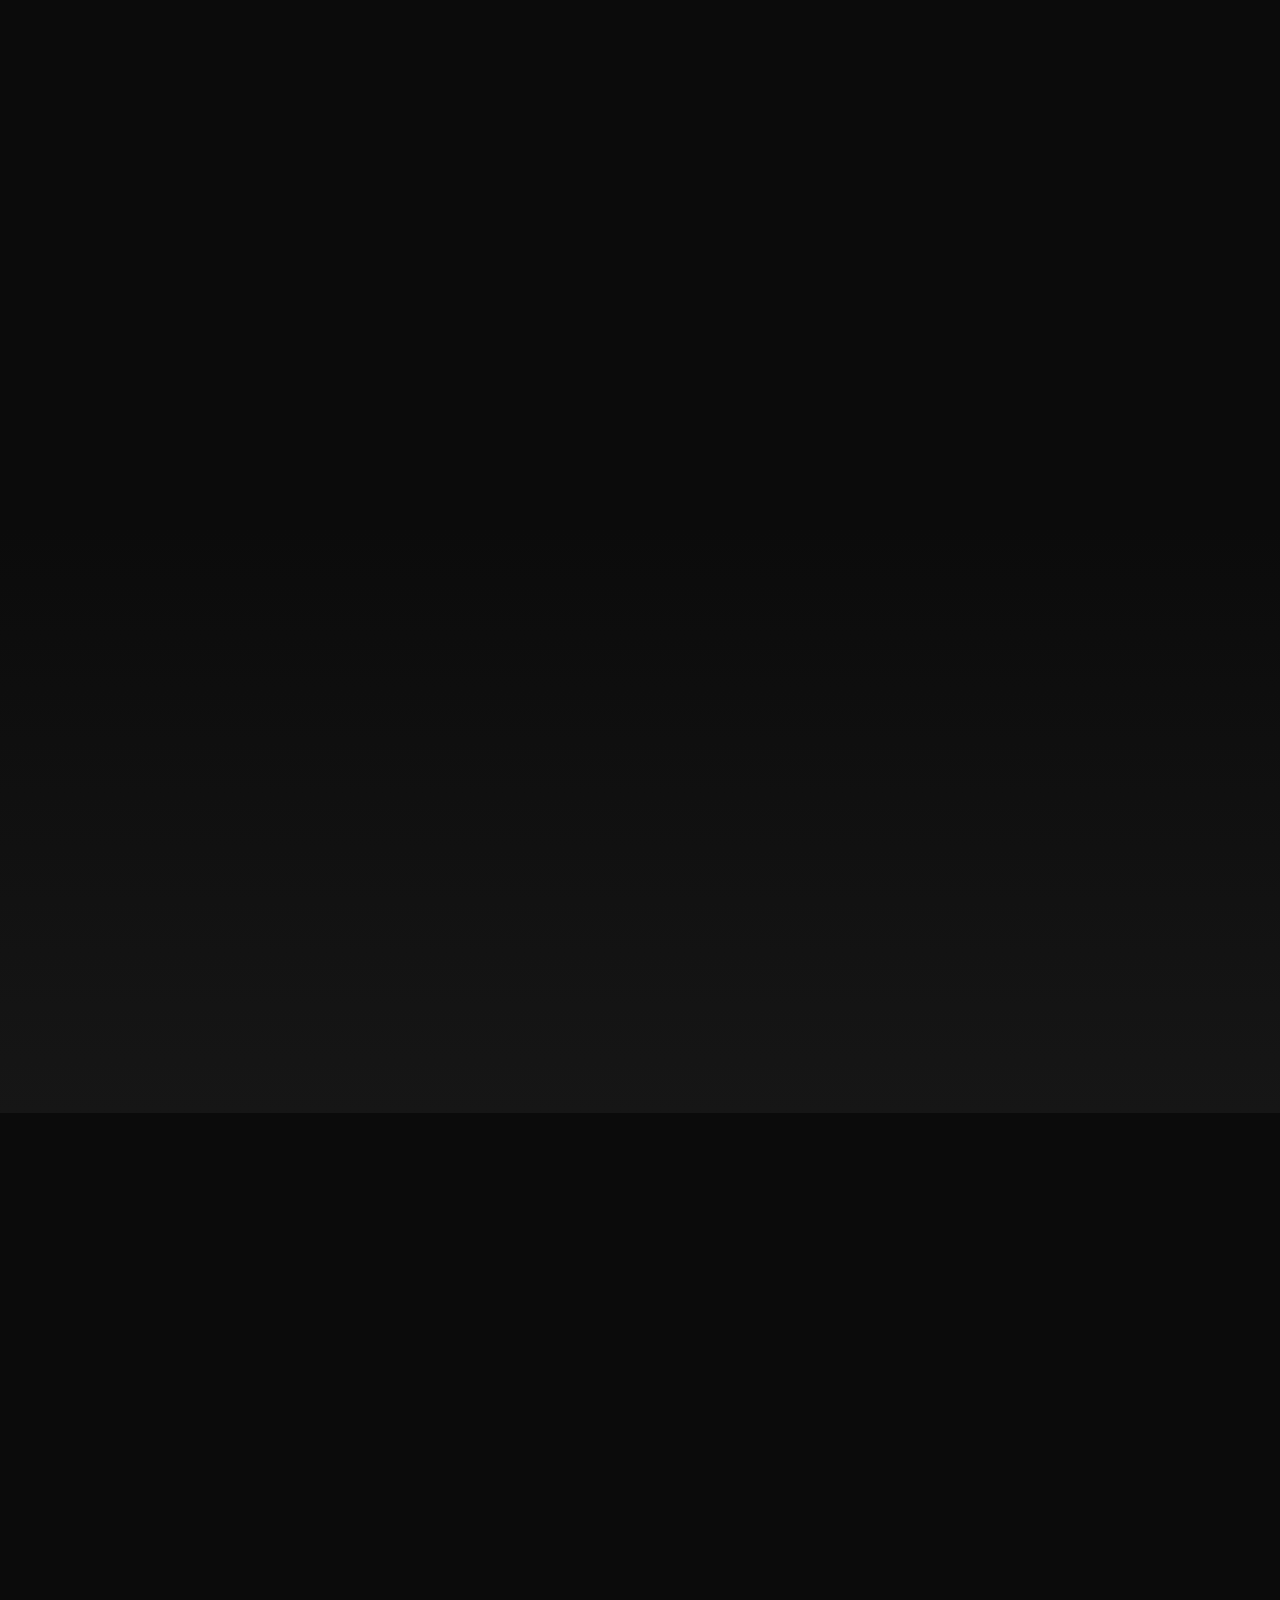
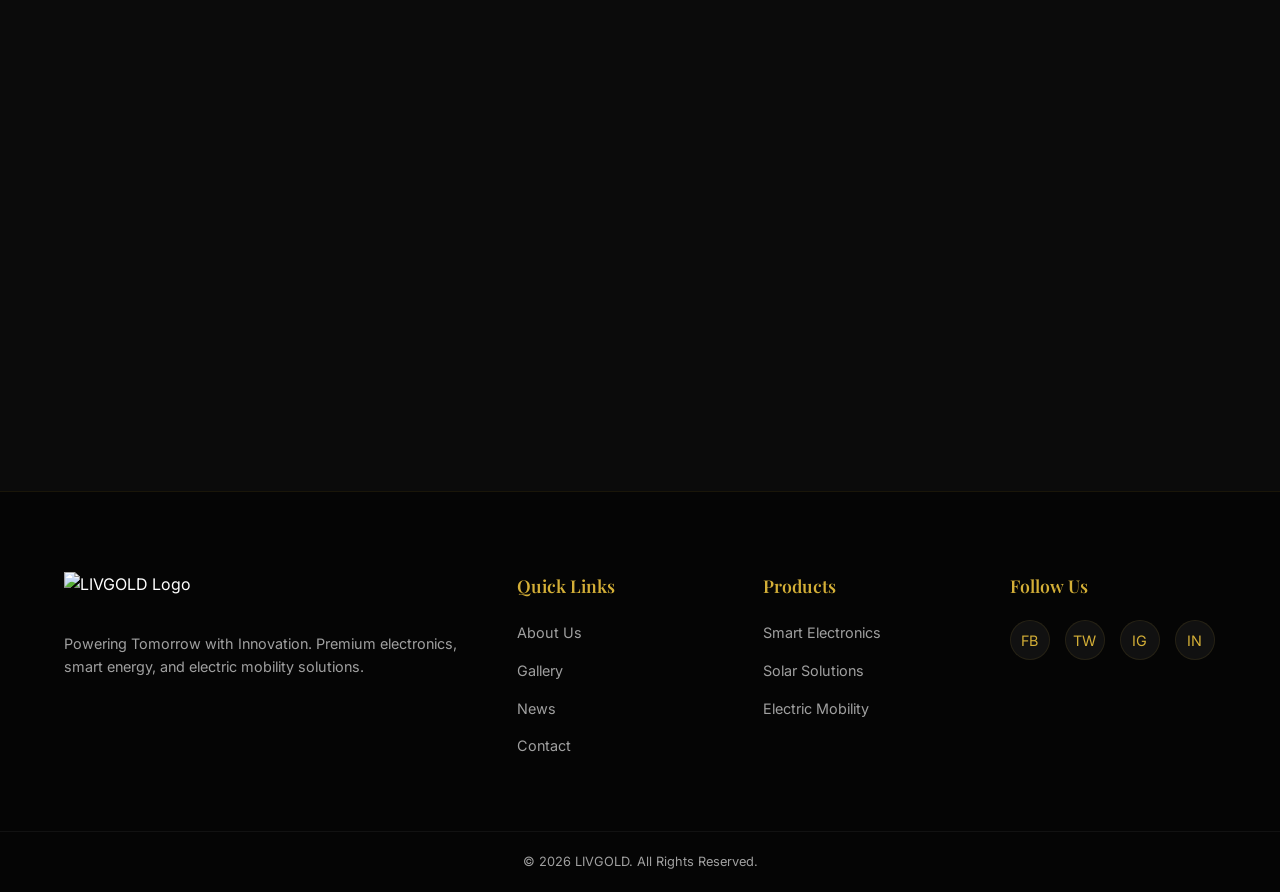
==== commit 2fb703c3: "Replace 'Learn More' links with 'Shop Now' links" ====
--- a/index.html
+++ b/index.html
@@ -142,7 +142,7 @@
                             <li>Aero-Dynamic Fan</li>
                             <li>Ice Chamber Technology</li>
                         </ul>
-                        <a href="#contact" class="btn-link">Learn More &rarr;</a>
+                        <a href="https://quicksell.co/s/livgold/price-all-over-india/0yn" target="_blank">Shop Now</a>
                     </div>
                 </div>
 
@@ -158,7 +158,7 @@
                             <li>Fast Charging</li>
                             <li>10-Year Lifespan</li>
                         </ul>
-                        <a href="#contact" class="btn-link">Learn More &rarr;</a>
+                        <a href="https://quicksell.co/s/livgold/price-all-over-india/0yn" target="_blank">Shop Now</a>
                     </div>
                 </div>
 
@@ -174,7 +174,7 @@
                             <li>Pure Sine Wave</li>
                             <li>App Integration</li>
                         </ul>
-                        <a href="#contact" class="btn-link">Learn More &rarr;</a>
+                        <a href="https://quicksell.co/s/livgold/price-all-over-india/0yn" target="_blank">Shop Now</a>
                     </div>
                 </div>
 
@@ -190,7 +190,7 @@
                             <li>High Efficiency</li>
                             <li>Weather Resistant</li>
                         </ul>
-                        <a href="#contact" class="btn-link">Learn More &rarr;</a>
+                        <a href="https://quicksell.co/s/livgold/price-all-over-india/0yn" target="_blank">Shop Now</a>
                     </div>
                 </div>
 
@@ -206,7 +206,7 @@
                             <li>High Payload Capacity</li>
                             <li>Quick Charge Hub</li>
                         </ul>
-                        <a href="#contact" class="btn-link">Learn More &rarr;</a>
+                        <a href="https://quicksell.co/s/livgold/price-all-over-india/0yn" target="_blank">Shop Now</a>
                     </div>
                 </div>
 
@@ -222,7 +222,8 @@
                             <li>120km Range</li>
                             <li>Regenerative Braking</li>
                         </ul>
-                        <a href="#contact" class="btn-link">Learn More &rarr;</a>
+                        <a href="https://quicksell.co/s/livgold/price-all-over-india/0yn" target="_blank">Shop Now</a>
+
                     </div>
                 </div>
 
@@ -238,7 +239,7 @@
                             <li>4K Ultra HD</li>
                             <li>Bezel-less Design</li>
                         </ul>
-                        <a href="#contact" class="btn-link">Learn More &rarr;</a>
+                        <a href="https://quicksell.co/s/livgold/price-all-over-india/0yn" target="_blank">Shop Now</a>
                     </div>
                 </div>
             </div>
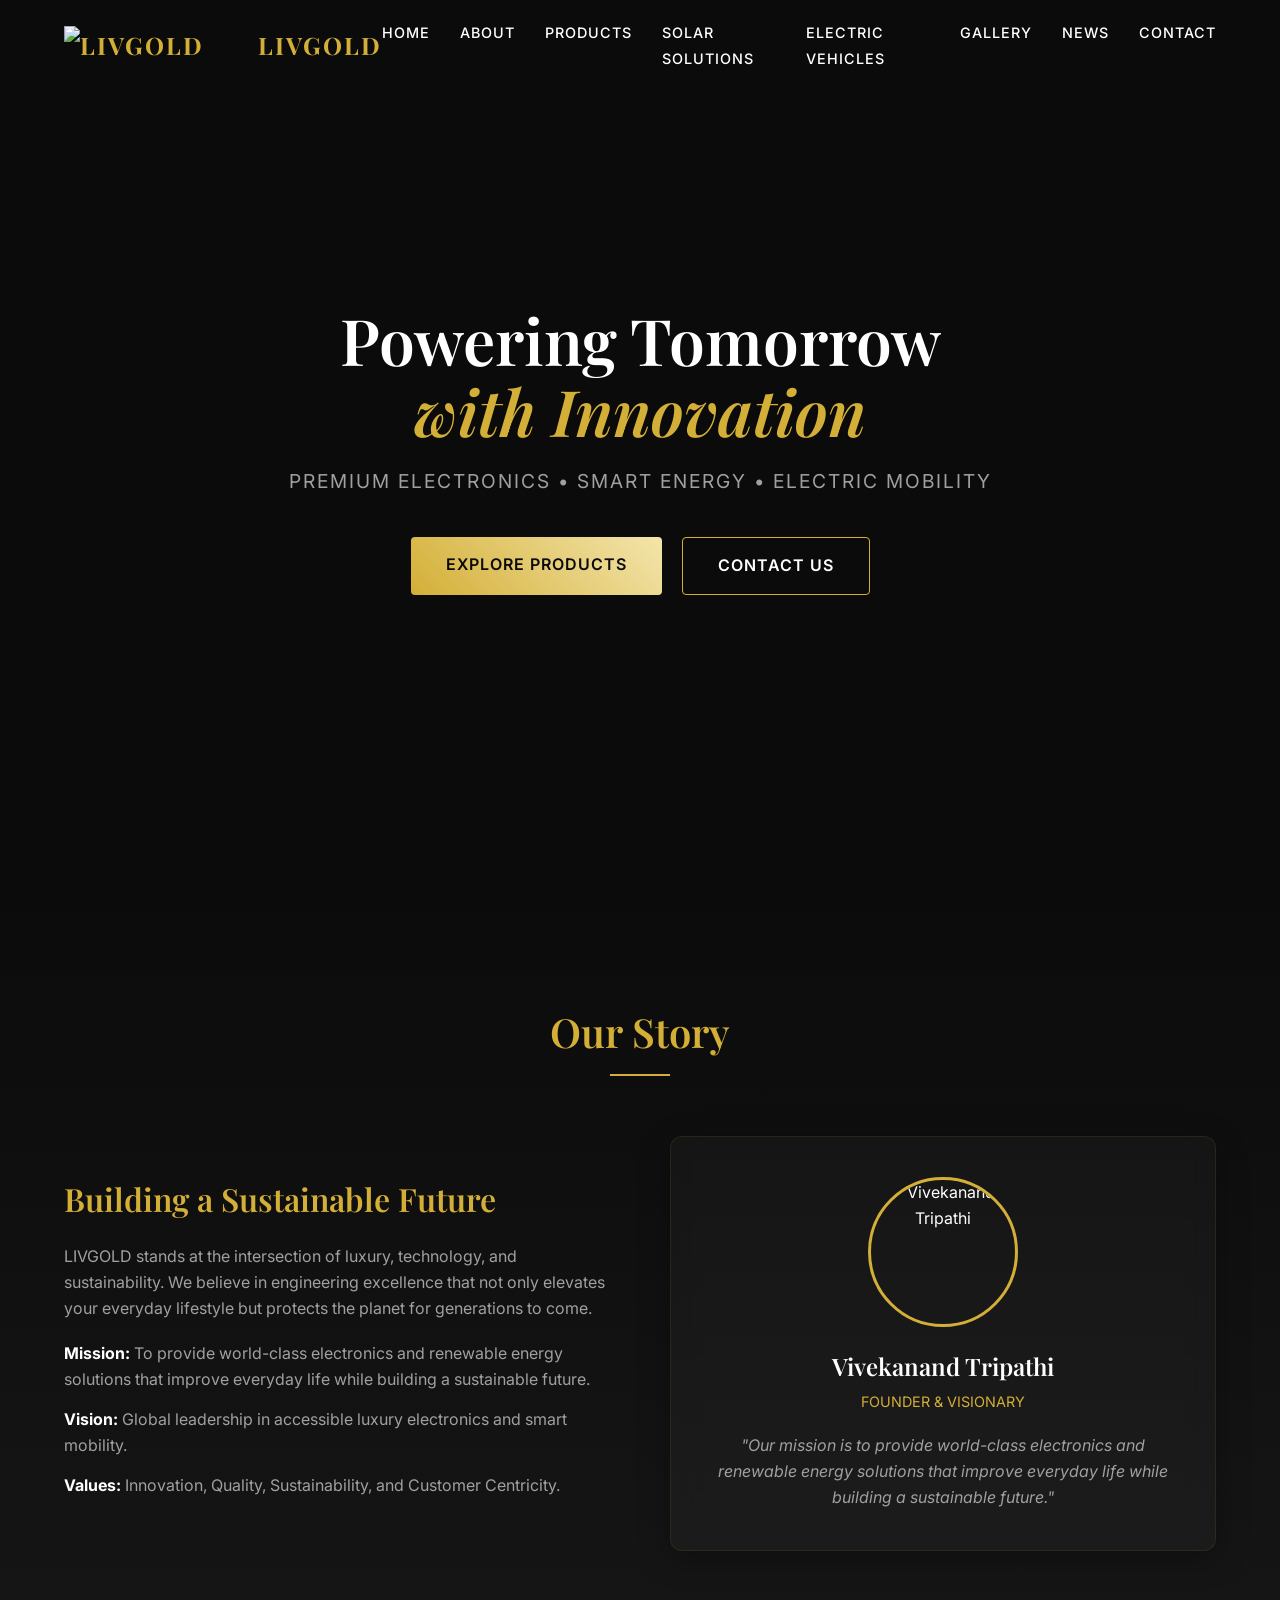
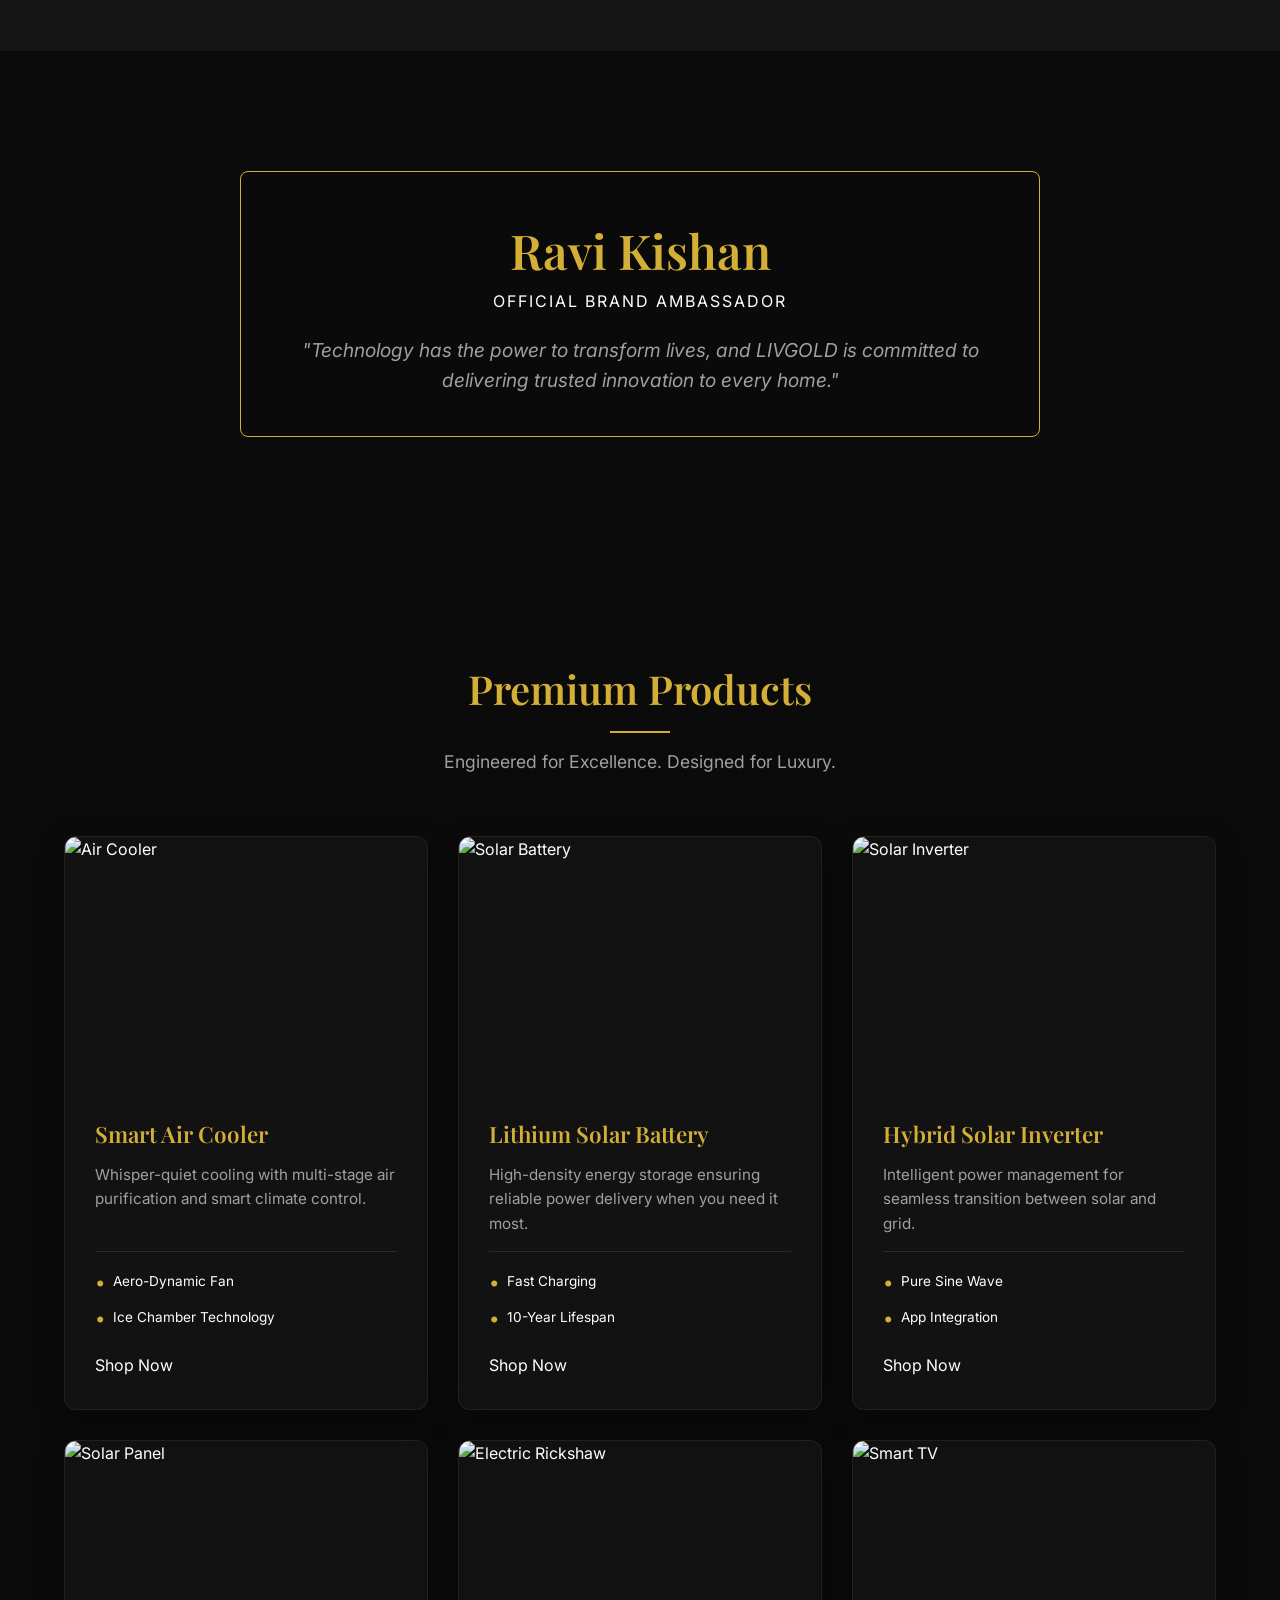
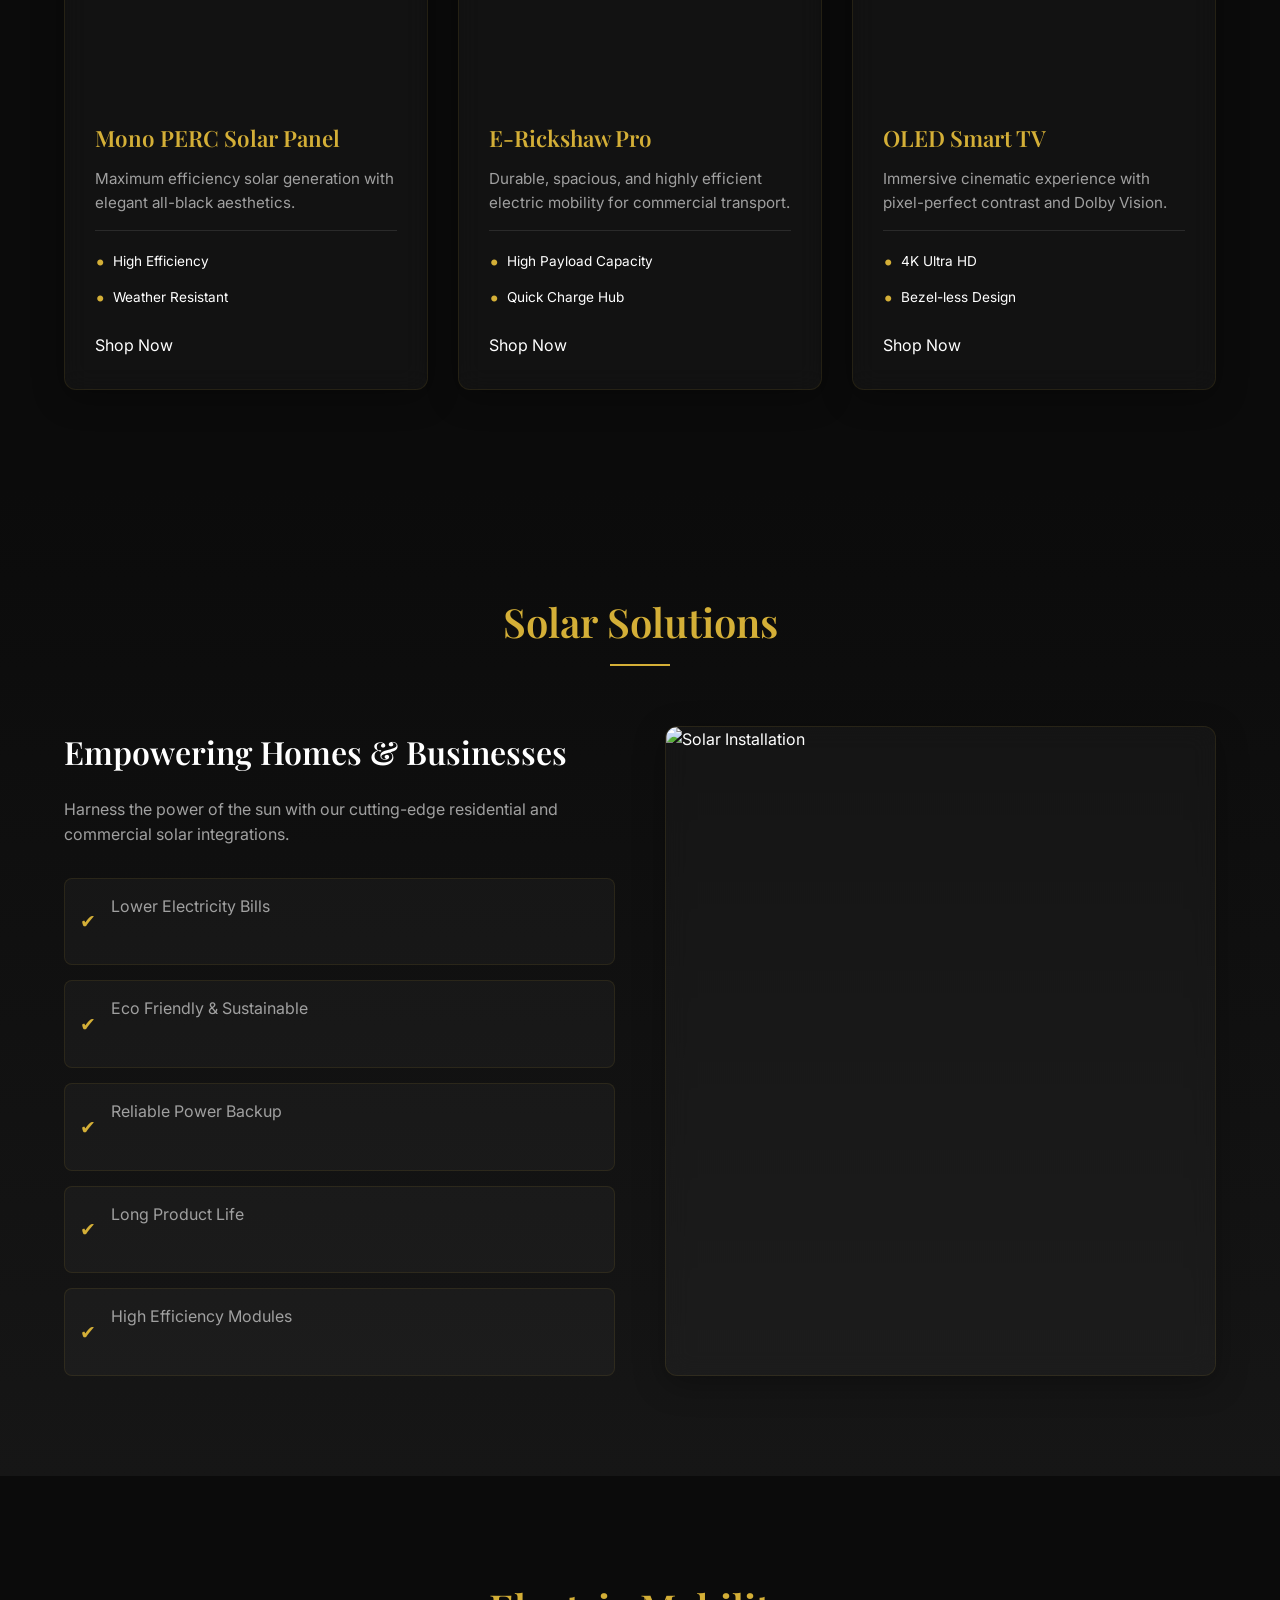
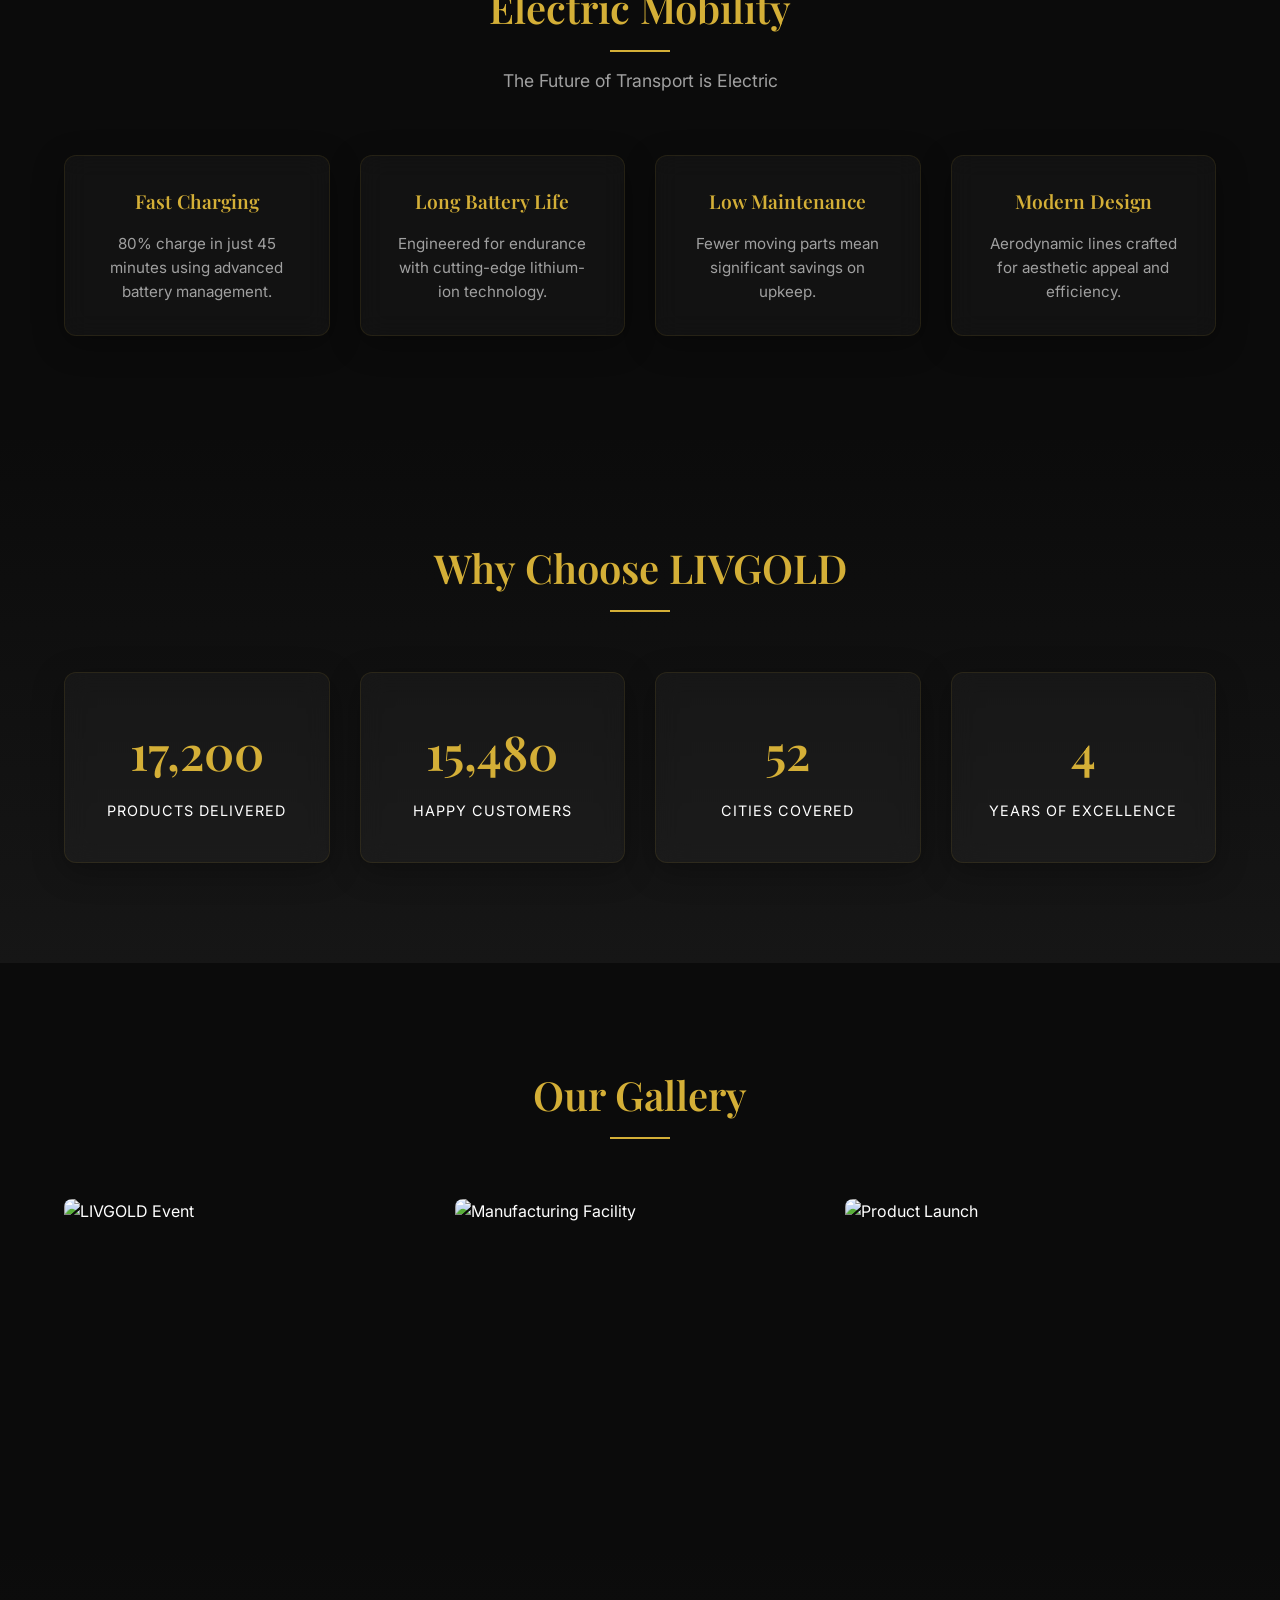
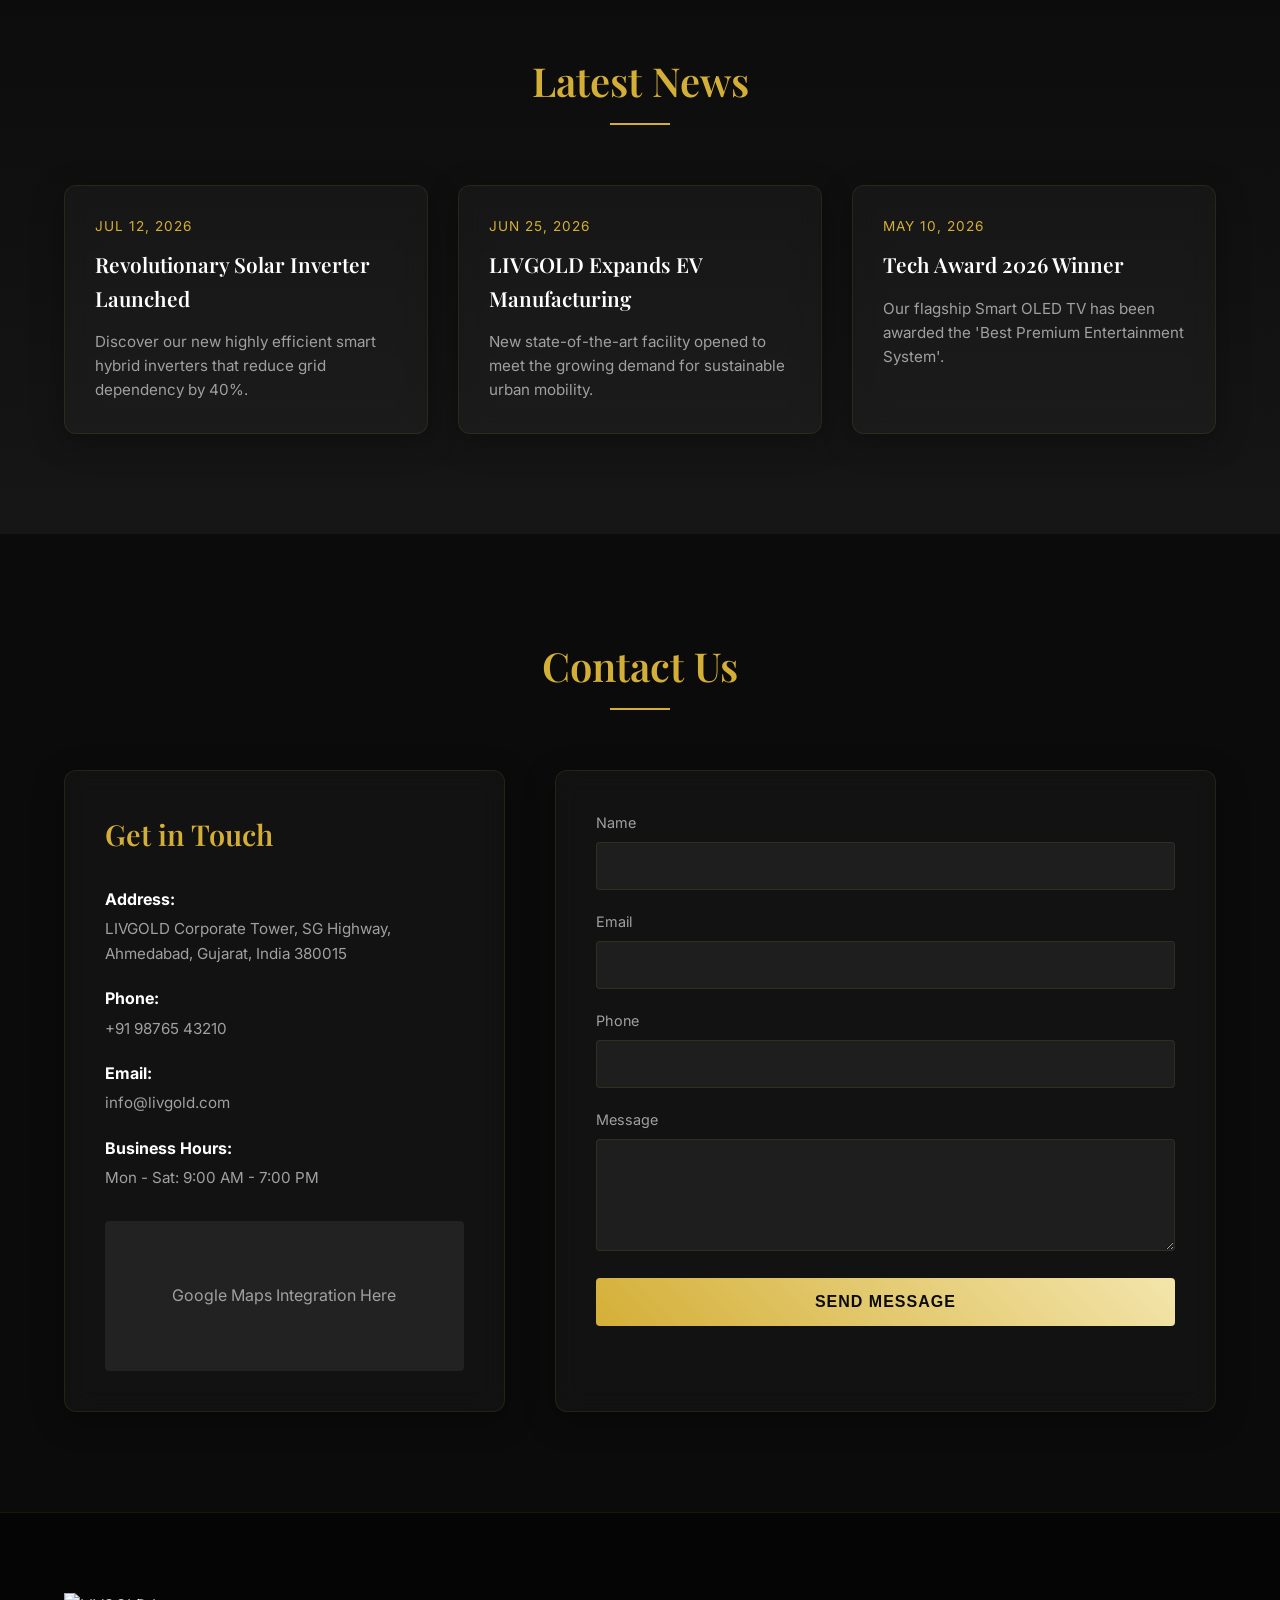
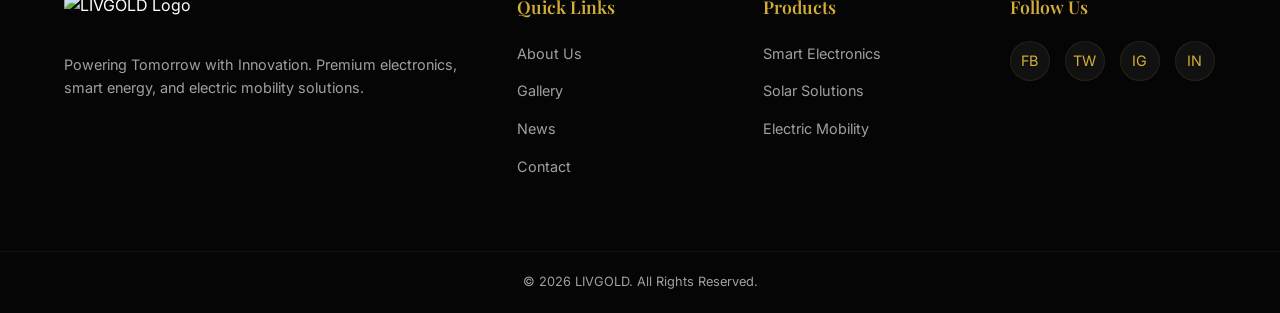
==== commit 8881bb2c: "Update index.html" ====
--- a/index.html
+++ b/index.html
@@ -210,23 +210,7 @@
                     </div>
                 </div>
 
-                <!-- Electric Scooter -->
-                <div class="product-card glass-card reveal">
-                    <div class="product-img-wrapper">
-                        <img src="images/escooter.jpg" alt="Electric Scooter">
-                    </div>
-                    <div class="product-info">
-                        <h3>LIVGOLD E-Scooter</h3>
-                        <p>Redefining urban commutes with sleek design and zero-emission performance.</p>
-                        <ul class="features">
-                            <li>120km Range</li>
-                            <li>Regenerative Braking</li>
-                        </ul>
-                        <a href="https://quicksell.co/s/livgold/price-all-over-india/0yn" target="_blank">Shop Now</a>
-
-                    </div>
-                </div>
-
+             
                 <!-- Smart TV -->
                 <div class="product-card glass-card reveal">
                     <div class="product-img-wrapper">
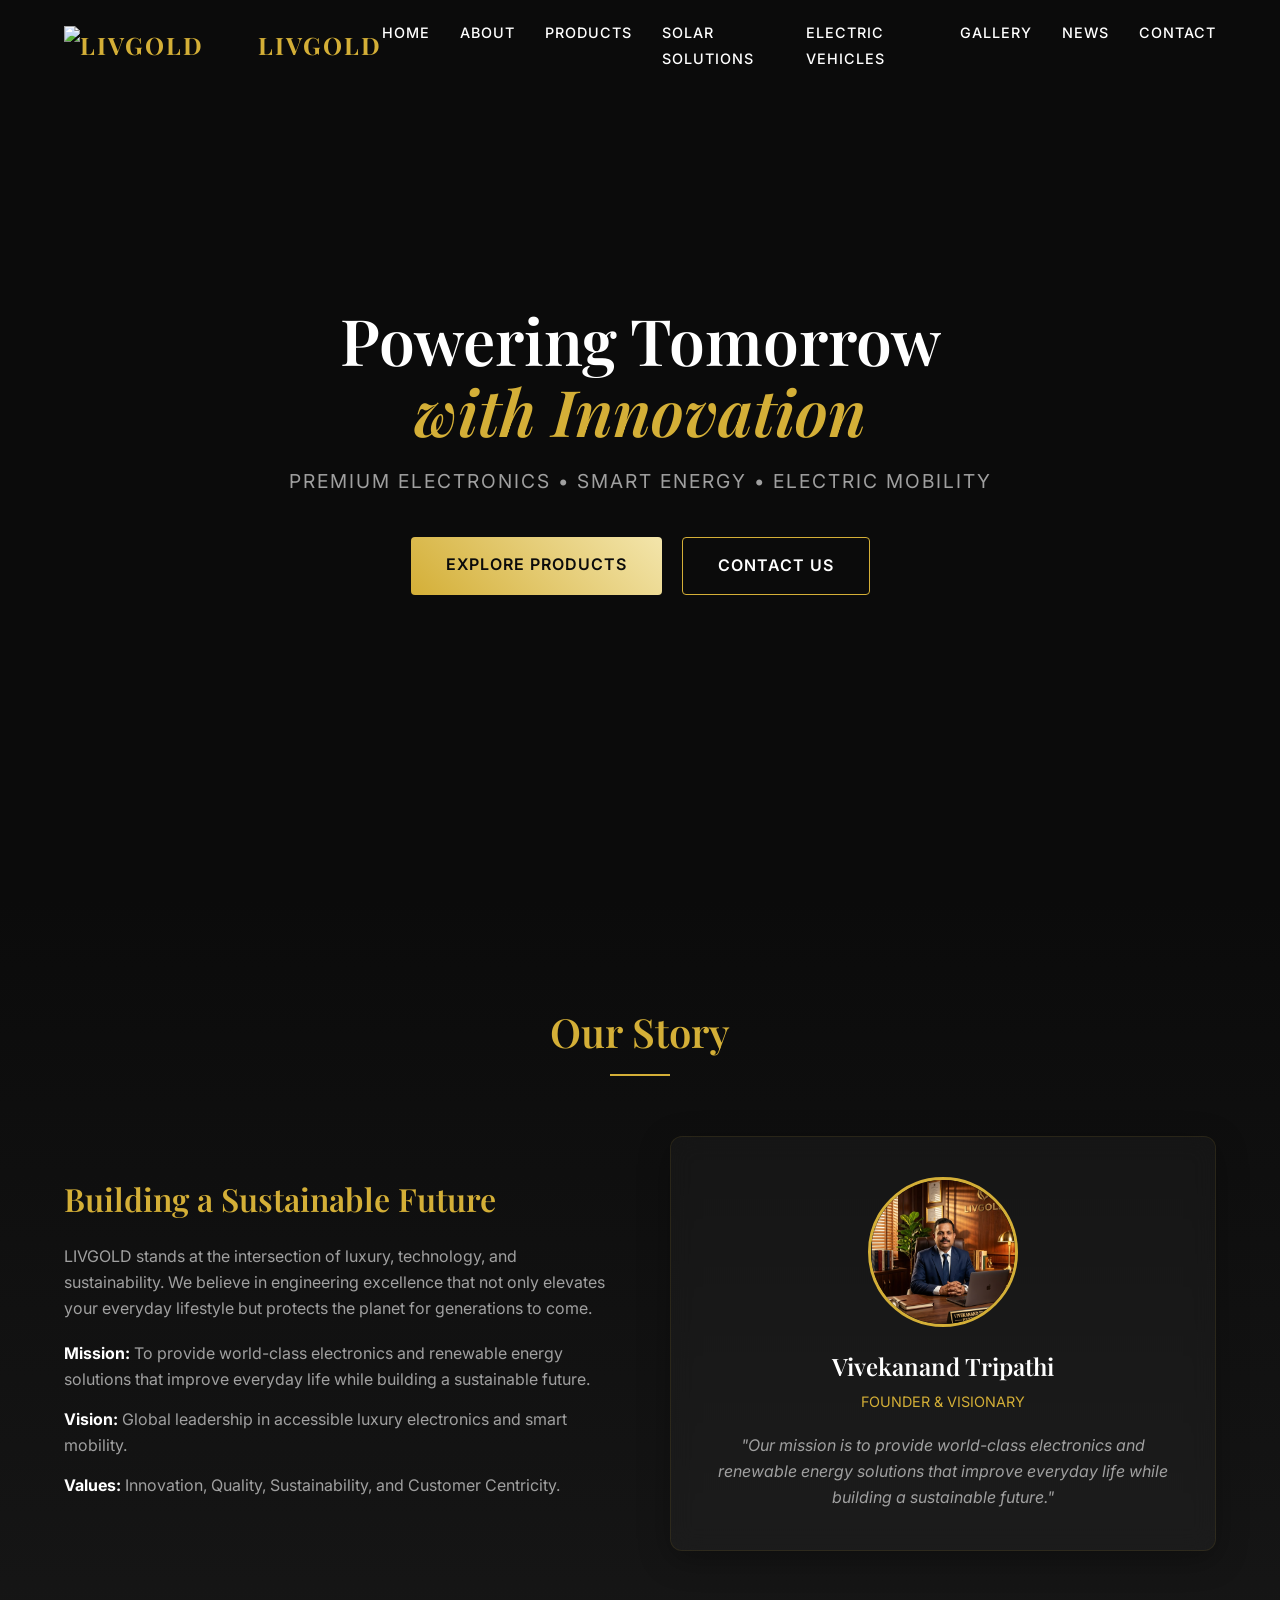
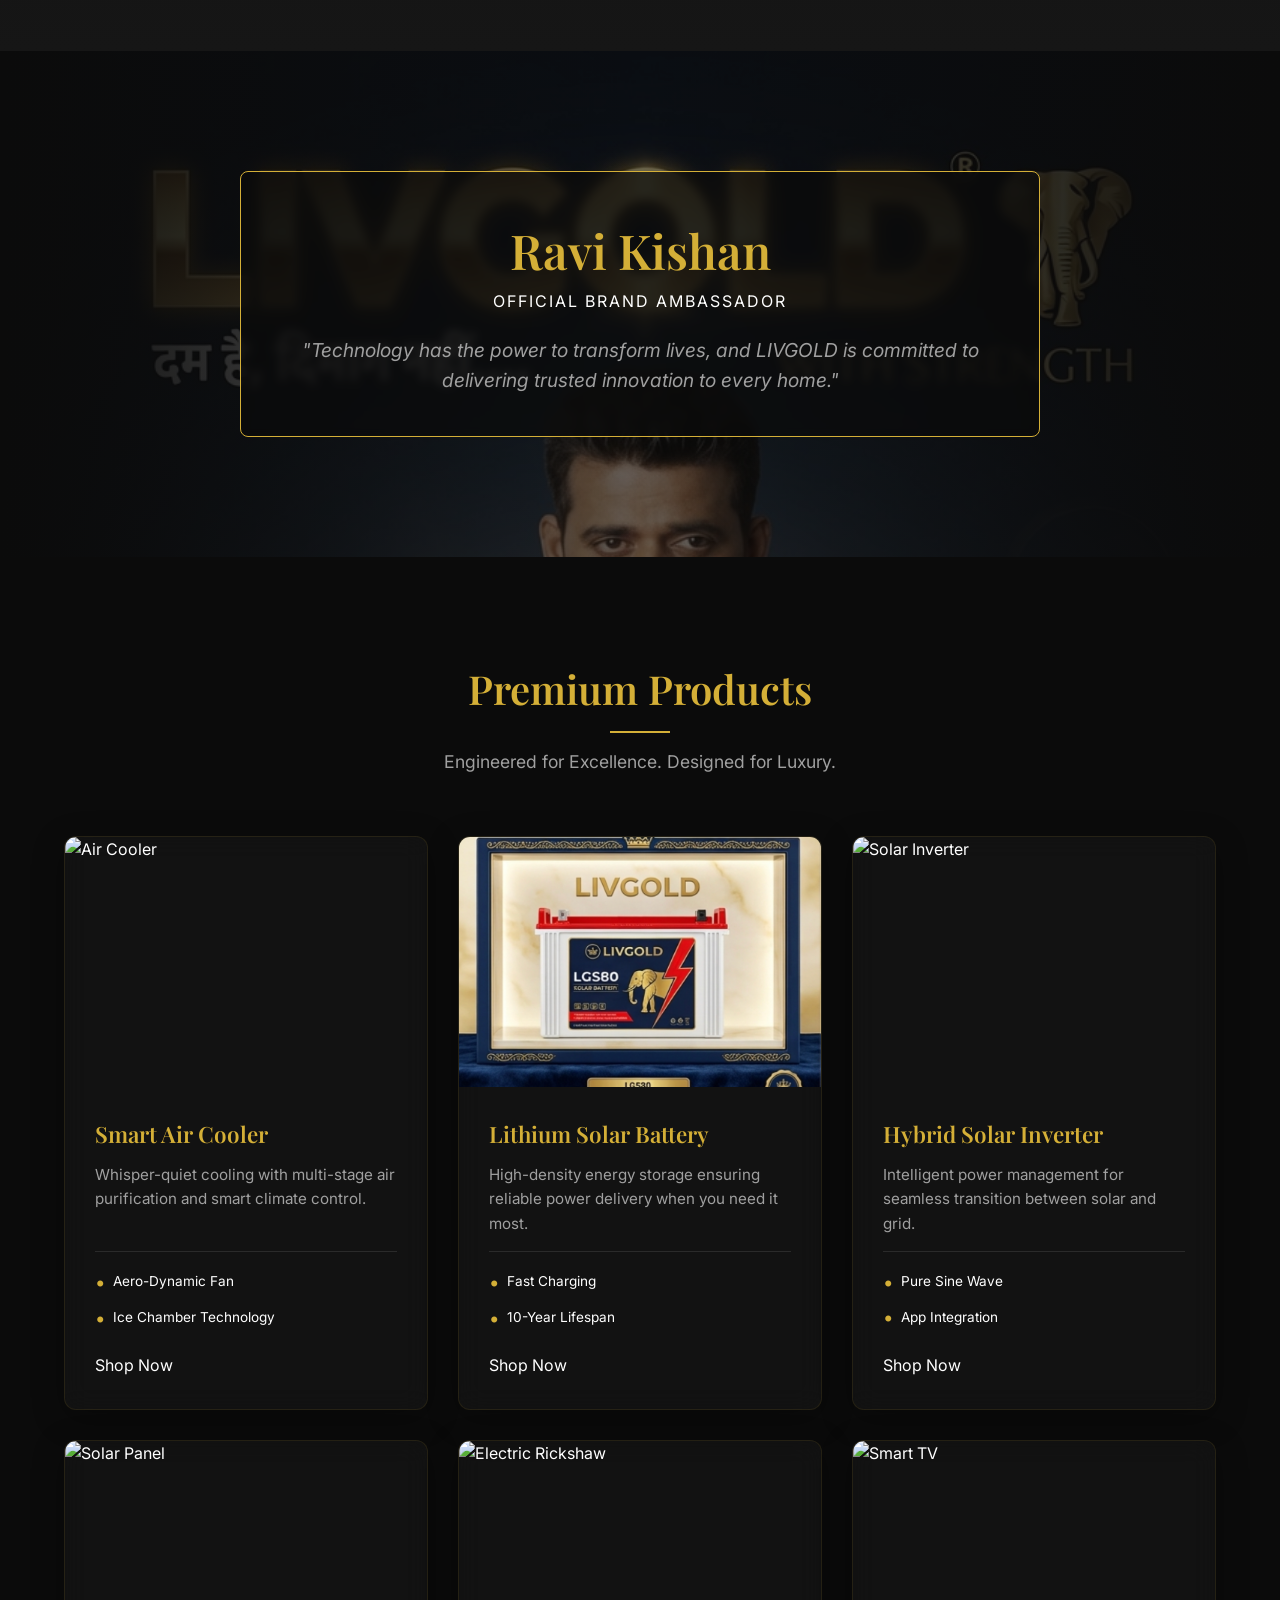
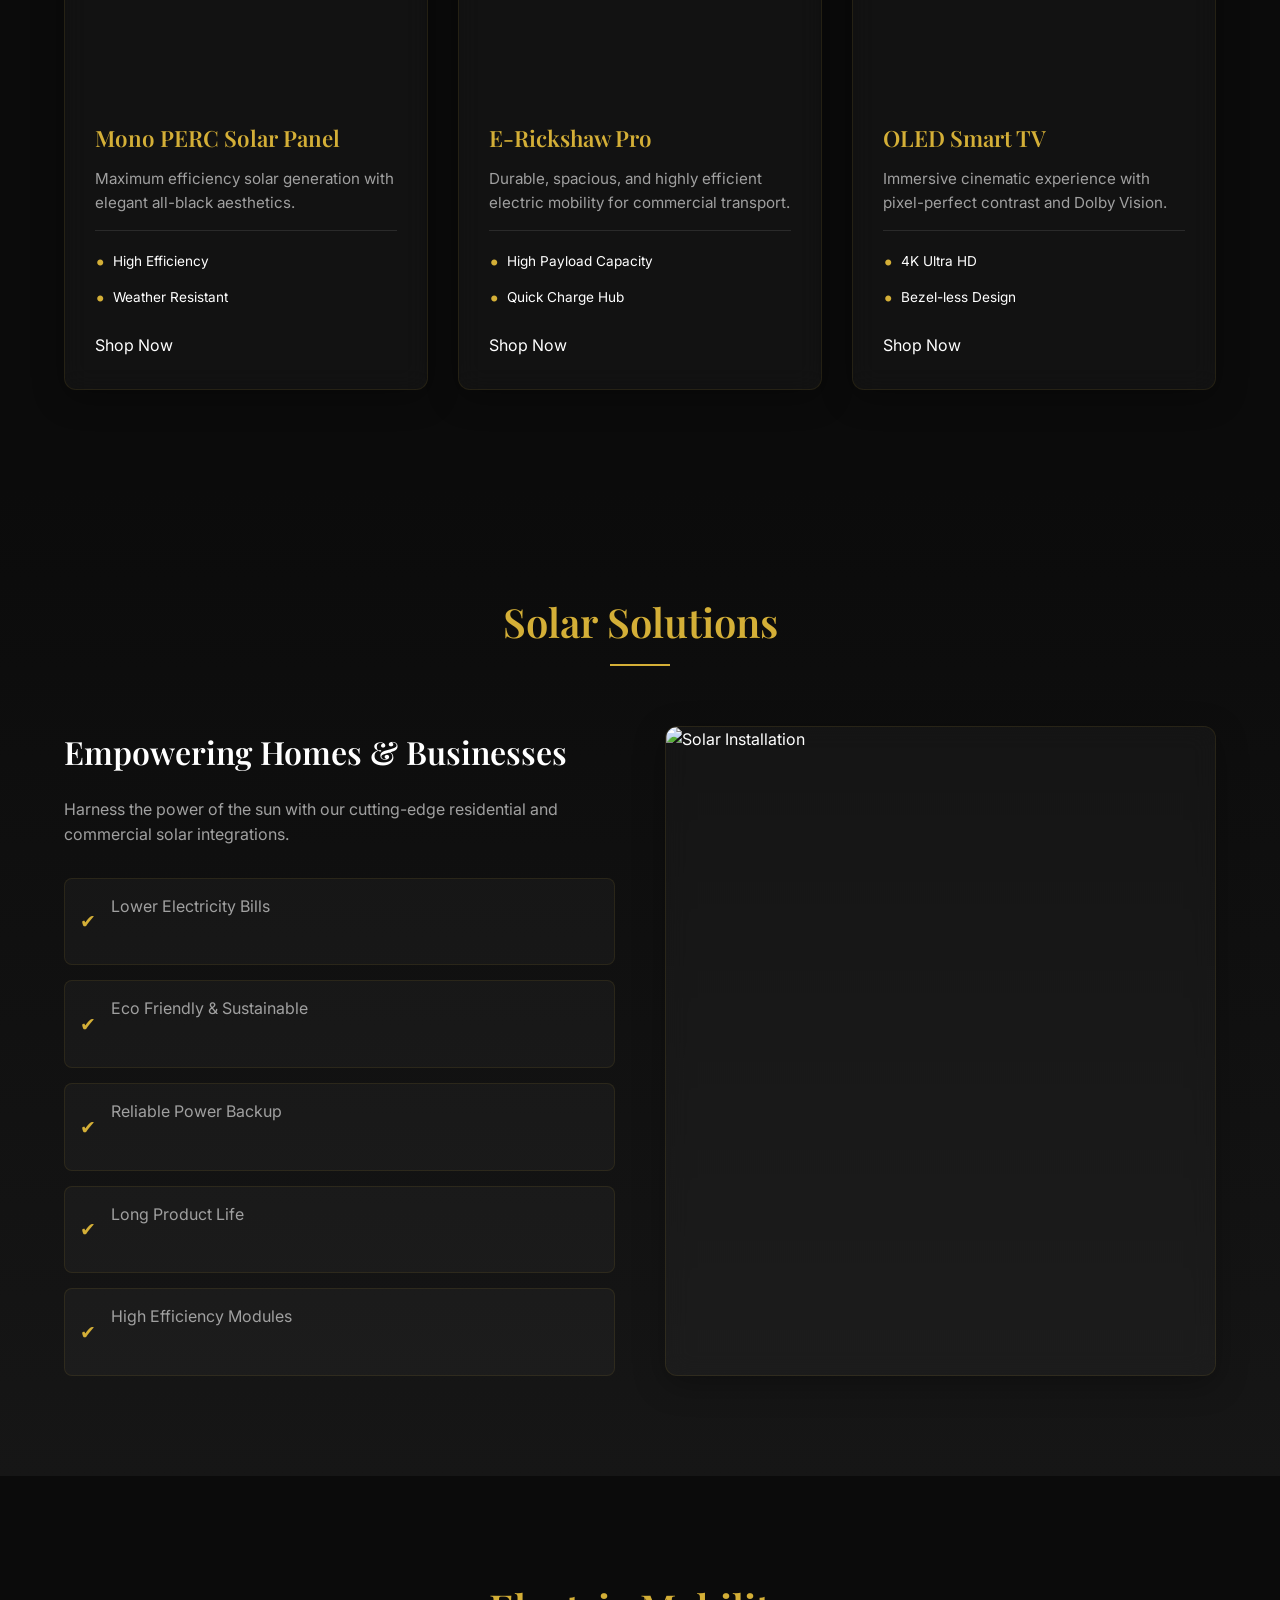
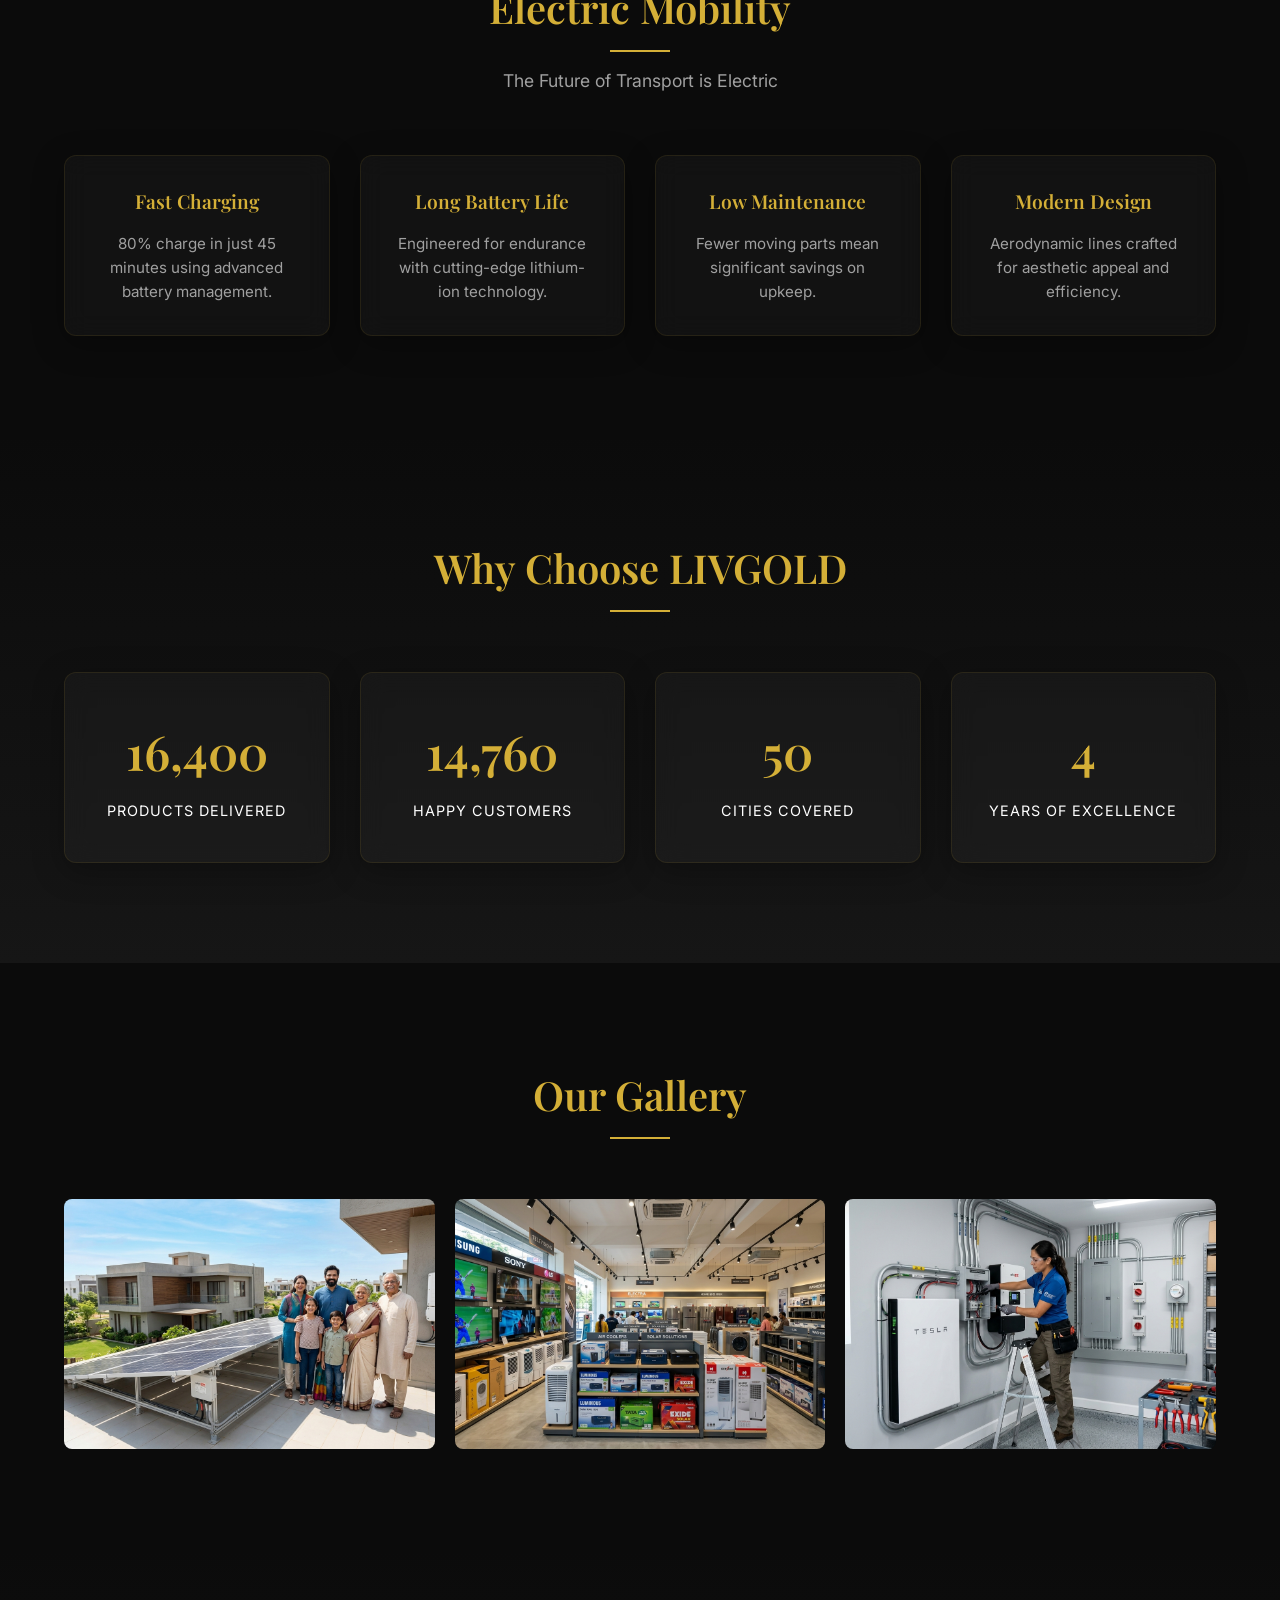
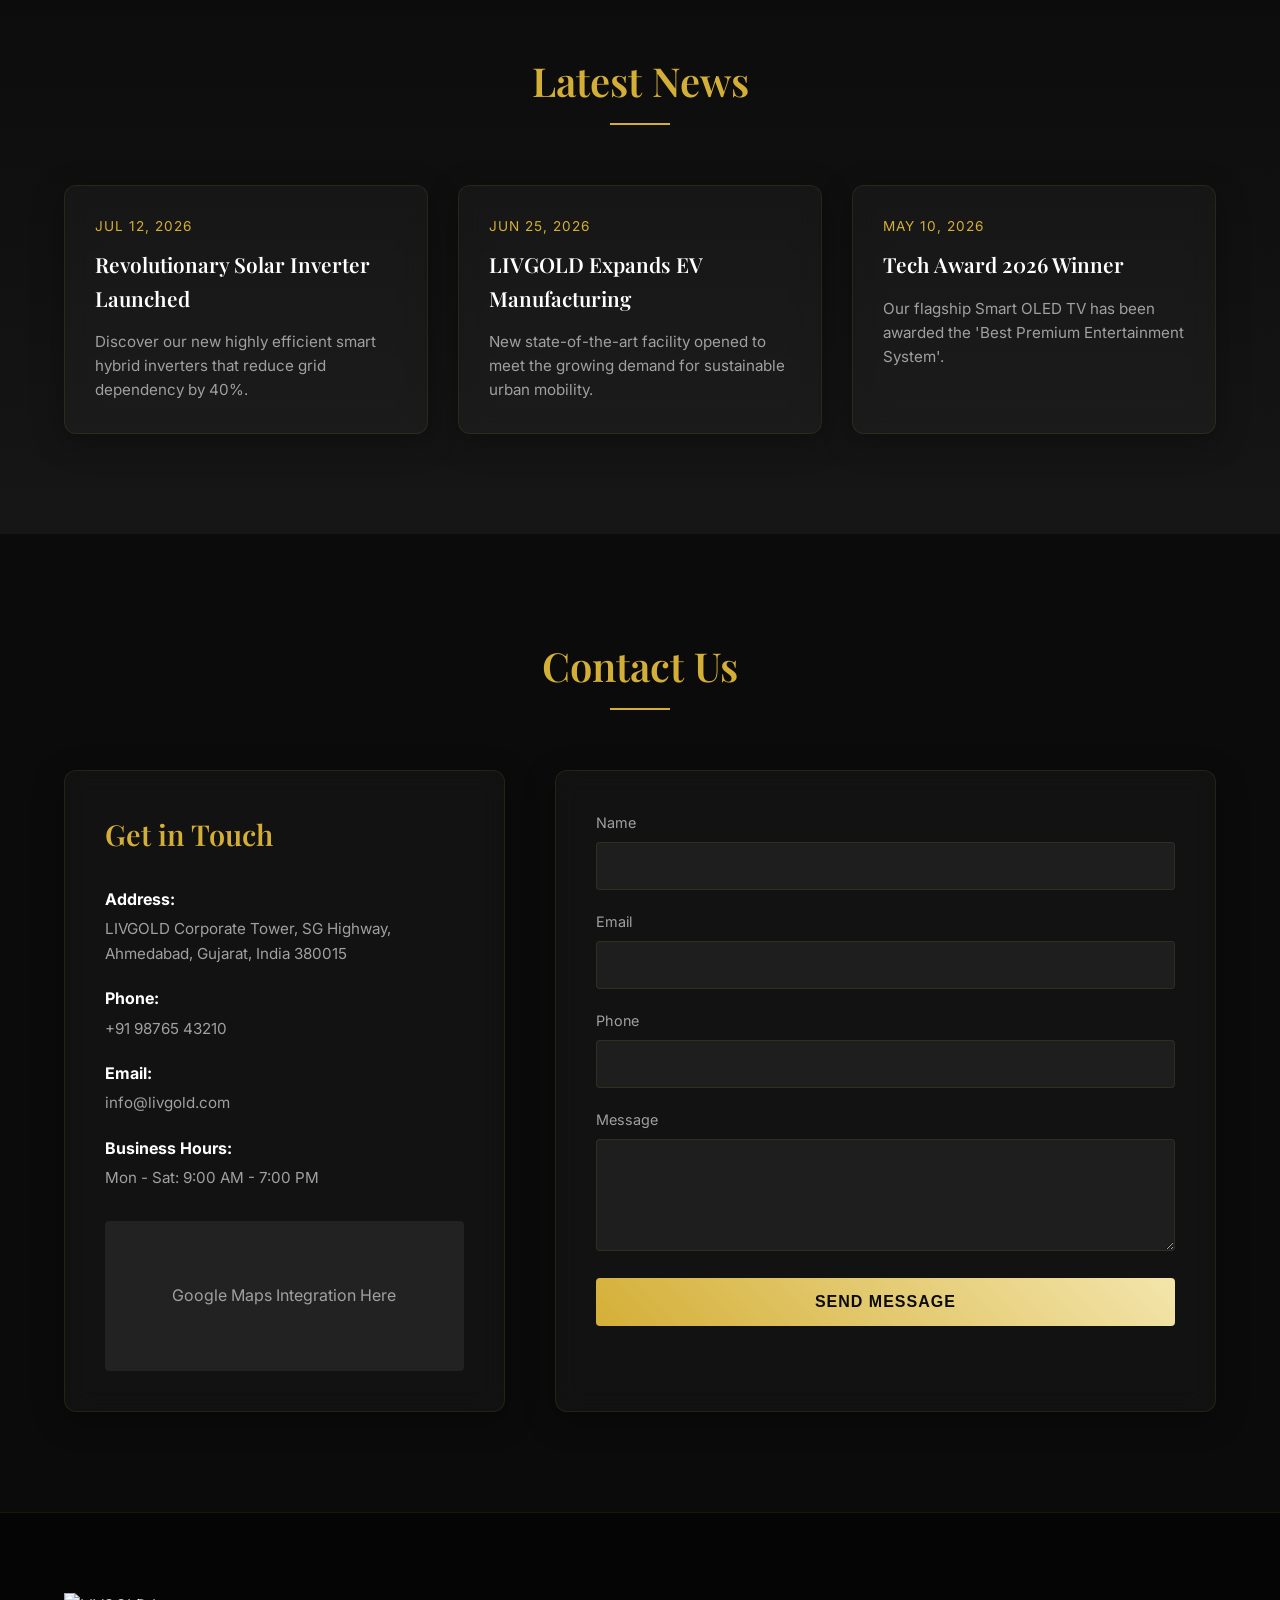
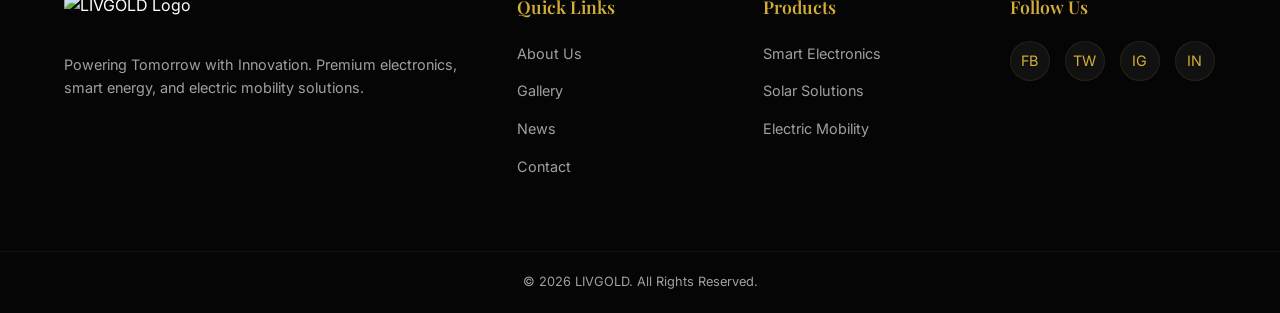
==== commit a8d570fc: "Update index.html" ====
--- a/index.html
+++ b/index.html
@@ -133,7 +133,7 @@
                 <!-- Air Cooler -->
                 <div class="product-card glass-card reveal">
                     <div class="product-img-wrapper">
-                        <img src="images/cooler.jpg" alt="Air Cooler">
+                        <img src="images/ cooler.jpg" alt="Air Cooler">
                     </div>
                     <div class="product-info">
                         <h3>Smart Air Cooler</h3>
@@ -165,7 +165,7 @@
                 <!-- Solar Inverter -->
                 <div class="product-card glass-card reveal">
                     <div class="product-img-wrapper">
-                        <img src="images/inverter.jpg" alt="Solar Inverter">
+                        <img src="images/ inverter.jpg" alt="Solar Inverter">
                     </div>
                     <div class="product-info">
                         <h3>Hybrid Solar Inverter</h3>
@@ -181,7 +181,7 @@
                 <!-- Solar Panel -->
                 <div class="product-card glass-card reveal">
                     <div class="product-img-wrapper">
-                        <img src="images/solar-panel.jpg" alt="Solar Panel">
+                        <img src="images/ solar-panel.jpg" alt="Solar Panel">
                     </div>
                     <div class="product-info">
                         <h3>Mono PERC Solar Panel</h3>
@@ -197,7 +197,7 @@
                 <!-- Electric Rickshaw -->
                 <div class="product-card glass-card reveal">
                     <div class="product-img-wrapper">
-                        <img src="images/erickshaw.jpg" alt="Electric Rickshaw">
+                        <img src="images/ erickshaw.jpg" alt="Electric Rickshaw">
                     </div>
                     <div class="product-info">
                         <h3>E-Rickshaw Pro</h3>
@@ -338,13 +338,13 @@
             </div>
             <div class="gallery-grid">
                 <div class="gallery-item reveal">
-                    <img src="images/gallery1.jpg" alt="LIVGOLD Event" class="gallery-img">
+                    <img src="images/g1.jpg" alt="LIVGOLD Event" class="gallery-img">
                 </div>
                 <div class="gallery-item reveal">
-                    <img src="images/gallery2.jpg" alt="Manufacturing Facility" class="gallery-img">
+                    <img src="images/g2.jpg" alt="Manufacturing Facility" class="gallery-img">
                 </div>
                 <div class="gallery-item reveal">
-                    <img src="images/gallery3.jpg" alt="Product Launch" class="gallery-img">
+                    <img src="images/g3.jpg" alt="Product Launch" class="gallery-img">
                 </div>
             </div>
         </div>
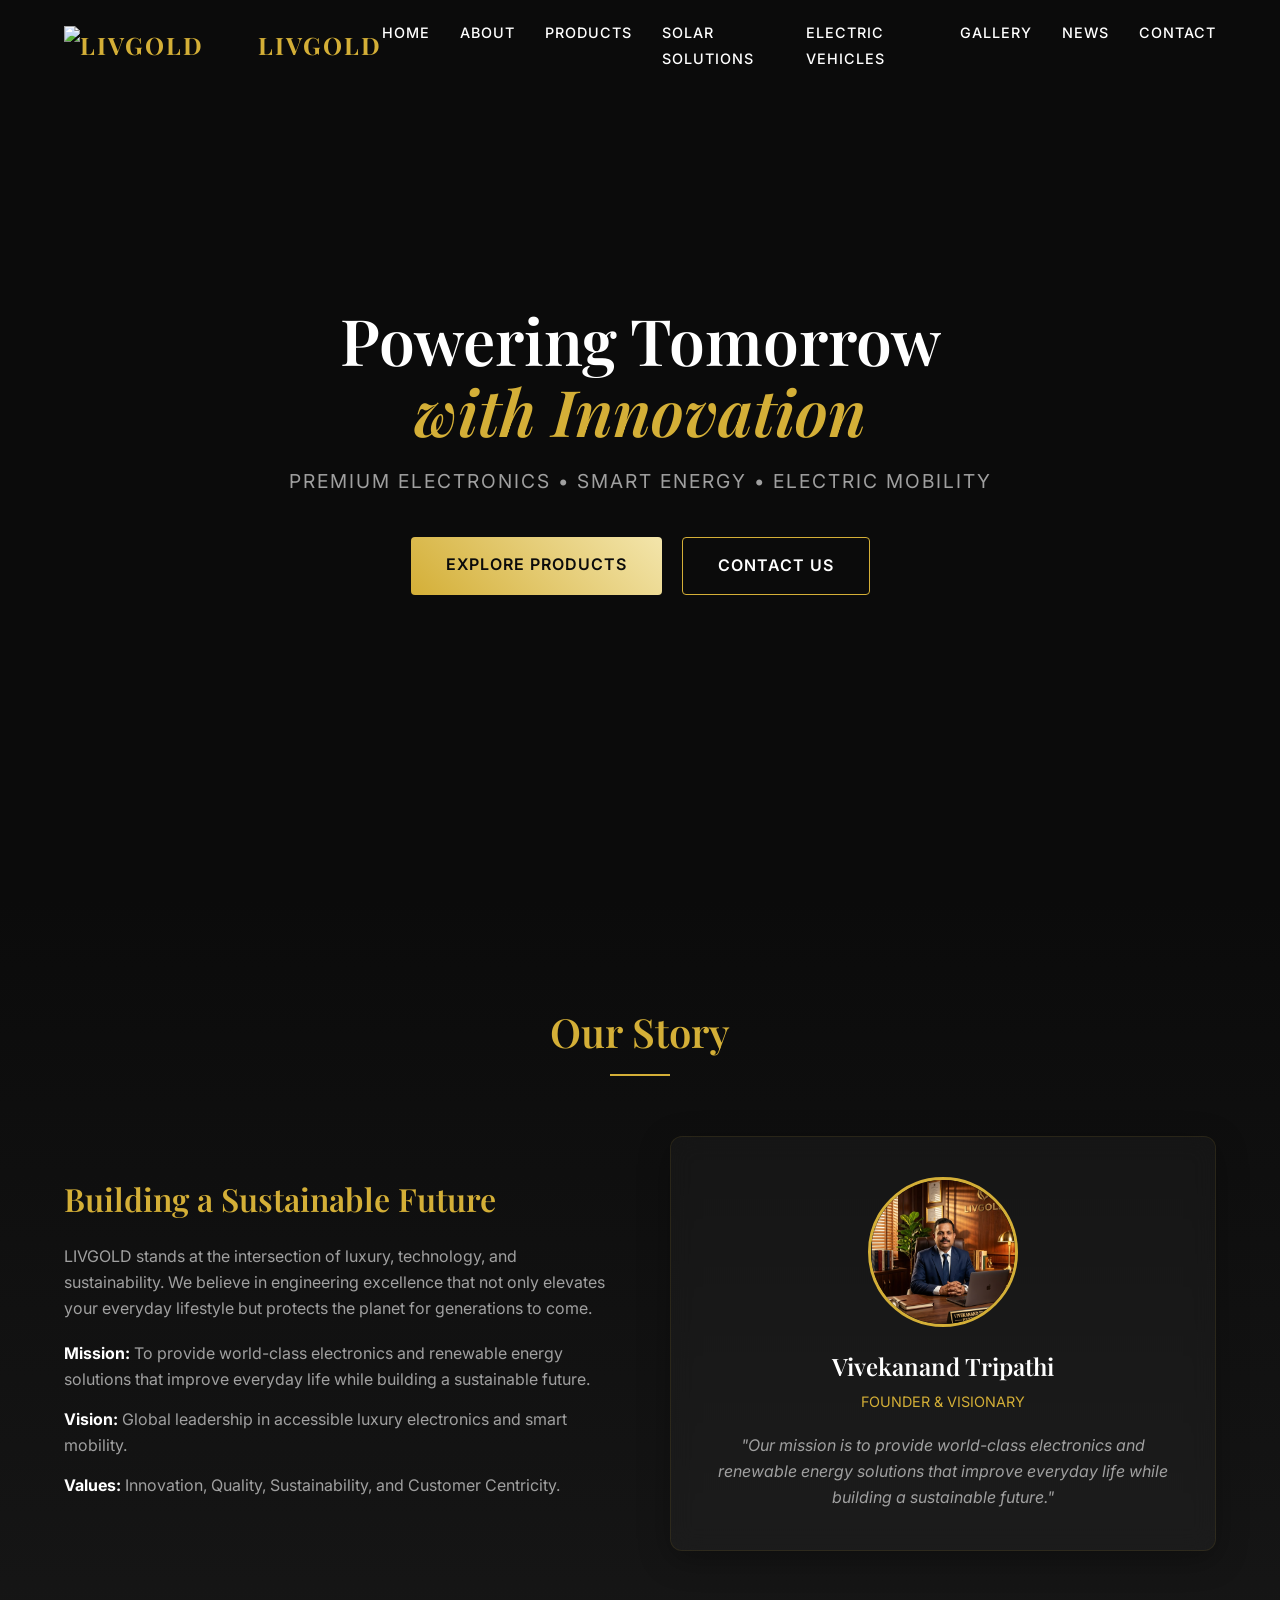
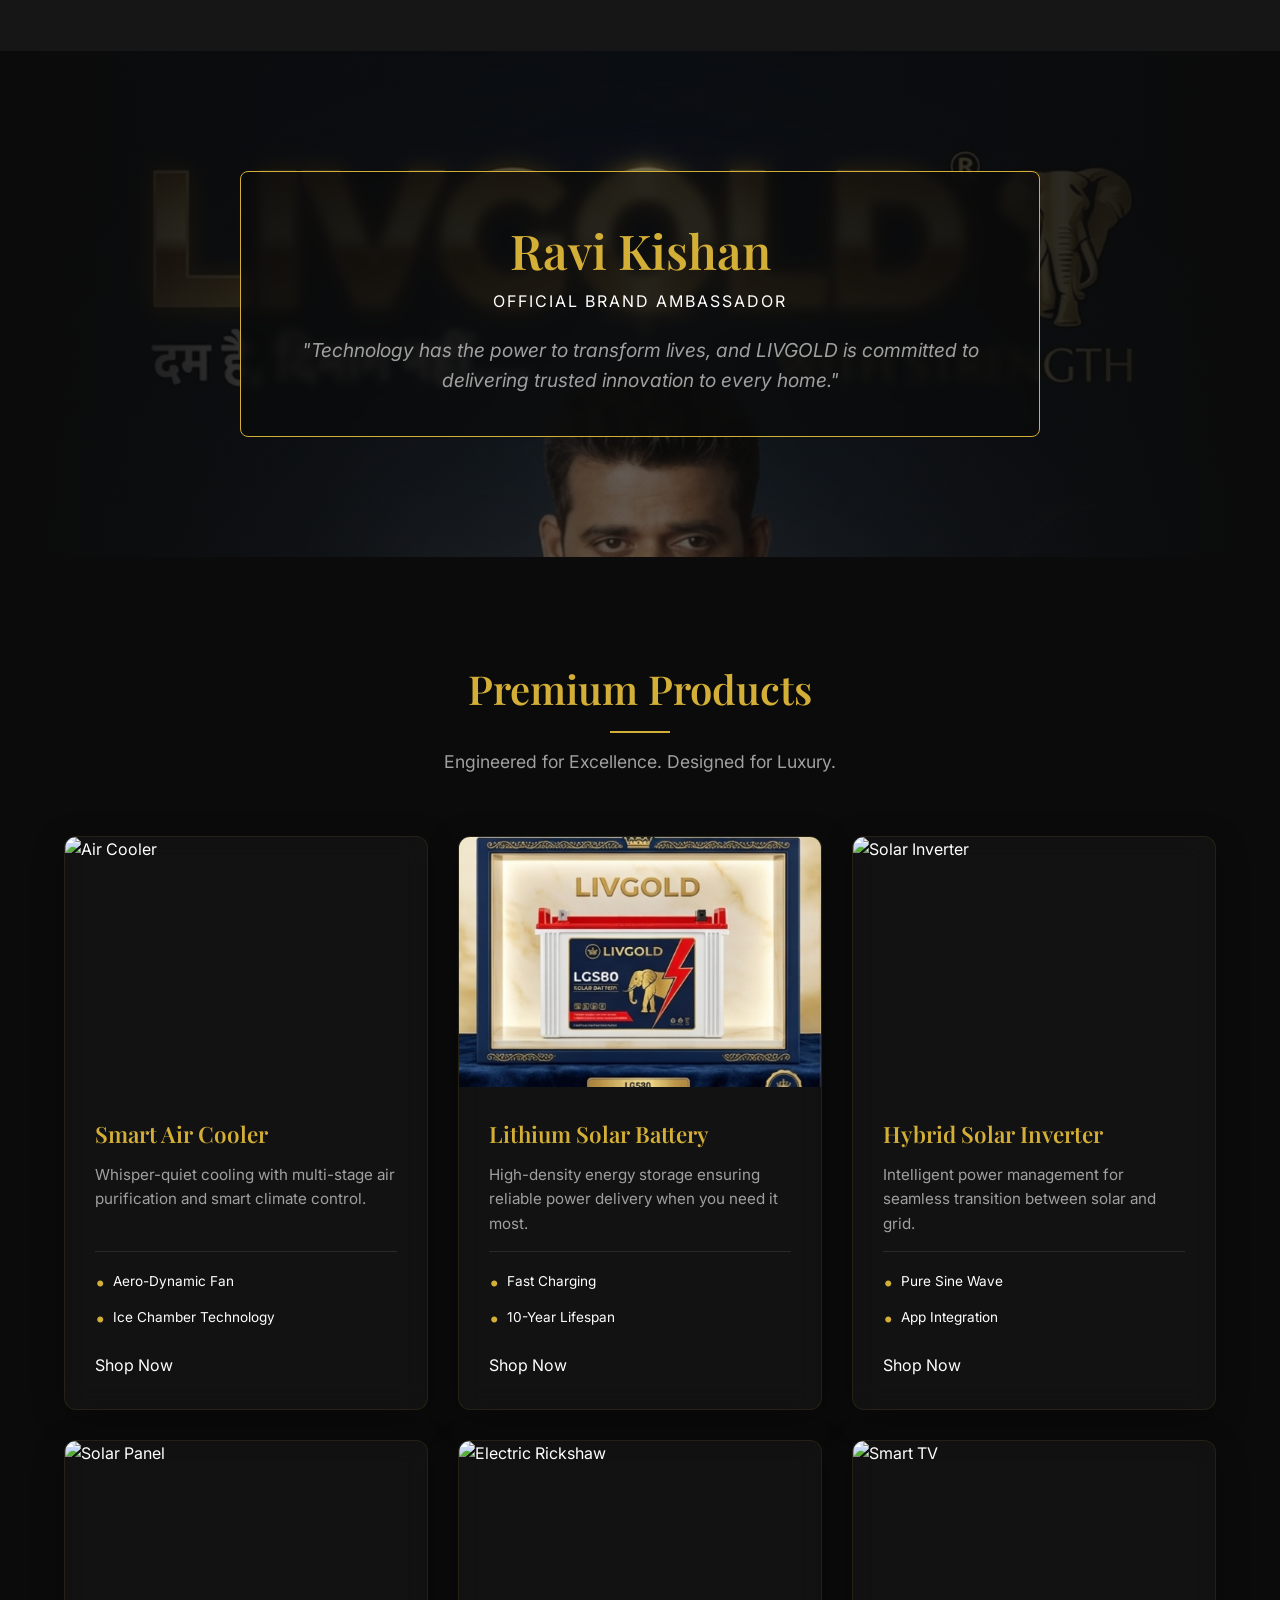
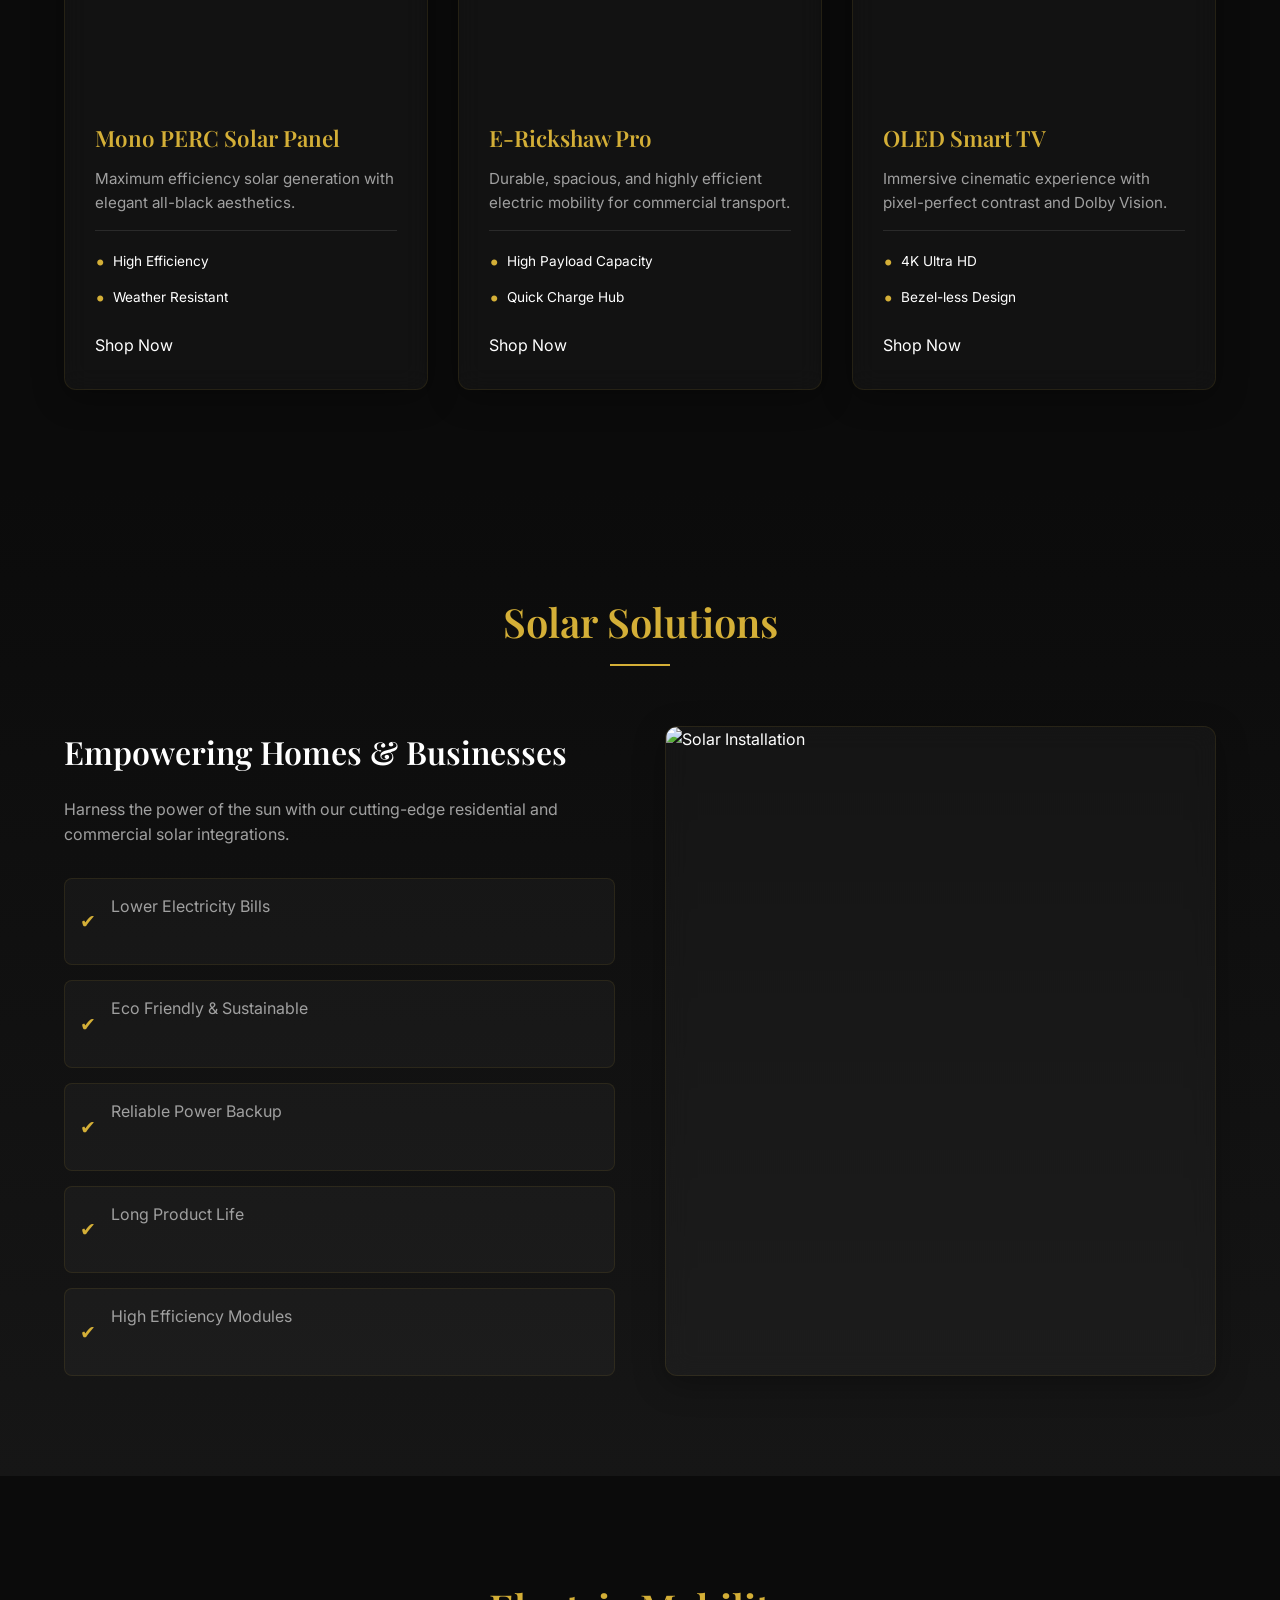
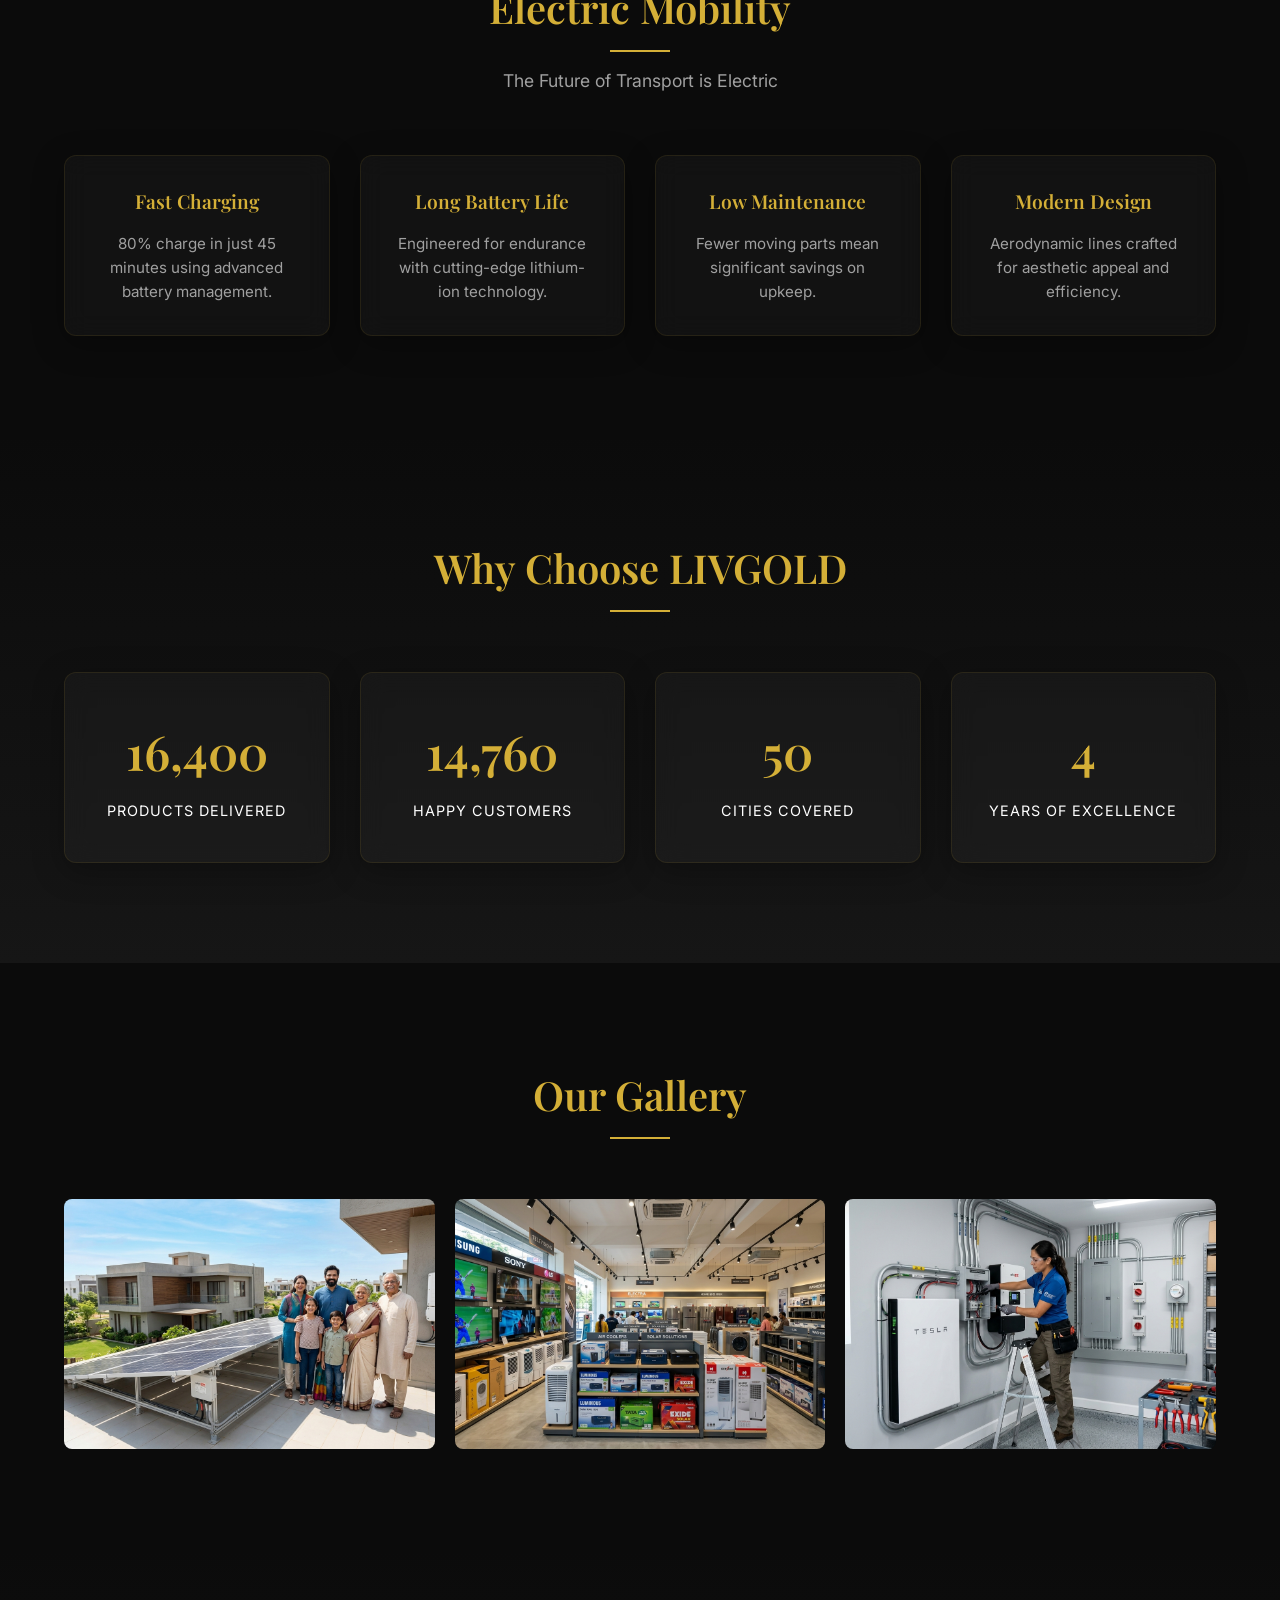
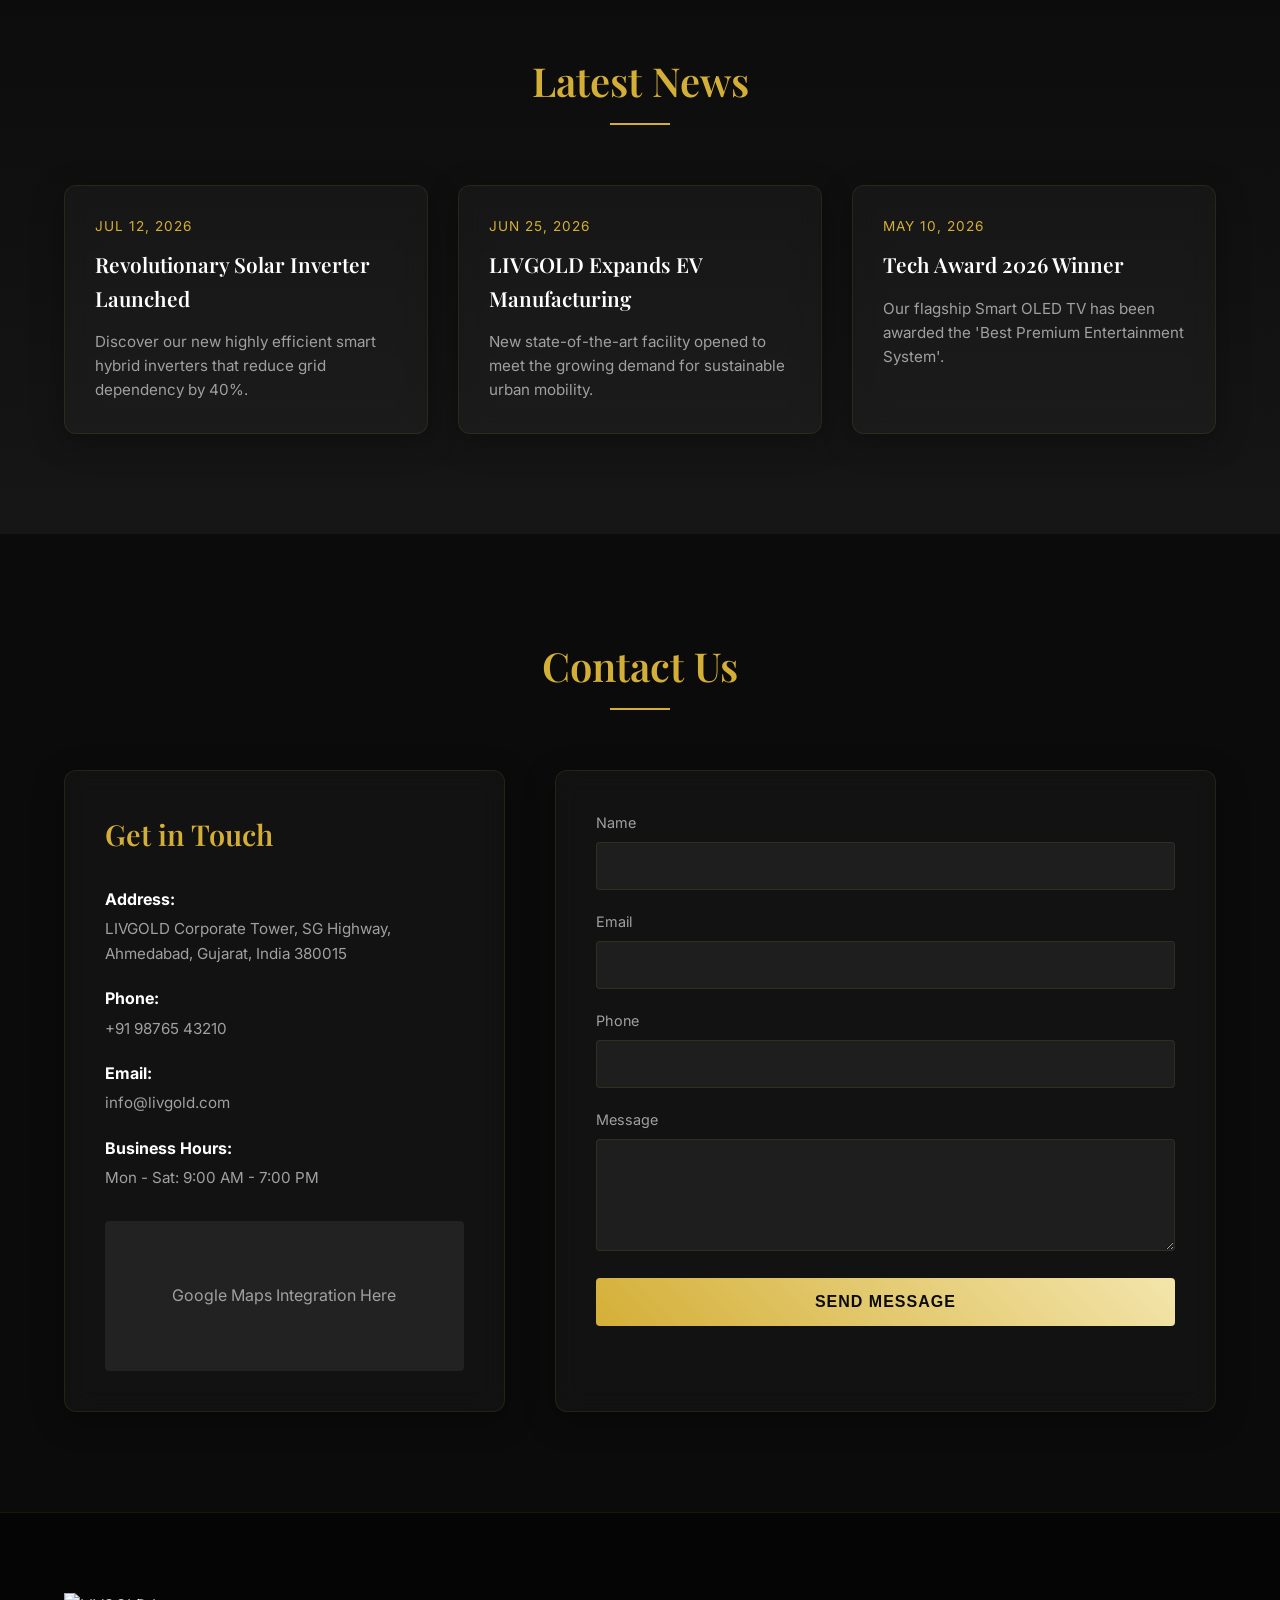
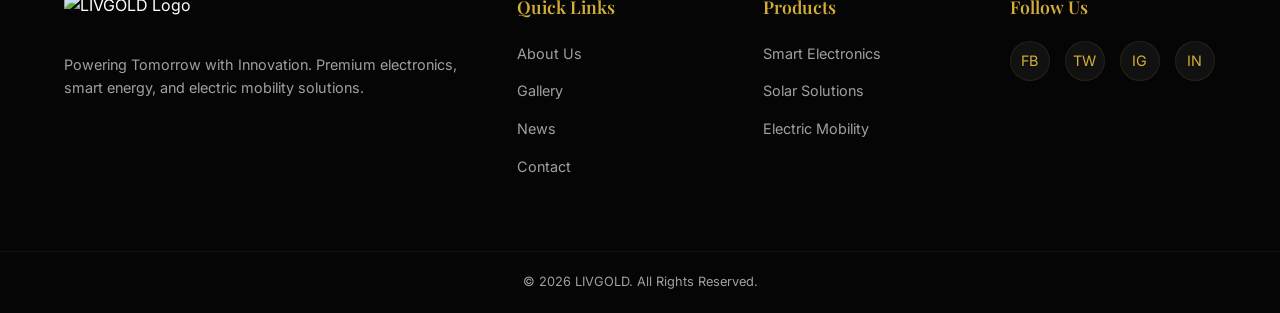
==== commit f47109e2: "Fix image source paths for product images" ====
--- a/index.html
+++ b/index.html
@@ -133,7 +133,7 @@
                 <!-- Air Cooler -->
                 <div class="product-card glass-card reveal">
                     <div class="product-img-wrapper">
-                        <img src="images/ cooler.jpg" alt="Air Cooler">
+                        <img src="images/cooler.jpg" alt="Air Cooler">
                     </div>
                     <div class="product-info">
                         <h3>Smart Air Cooler</h3>
@@ -181,7 +181,7 @@
                 <!-- Solar Panel -->
                 <div class="product-card glass-card reveal">
                     <div class="product-img-wrapper">
-                        <img src="images/ solar-panel.jpg" alt="Solar Panel">
+                        <img src="images/solar-panel.jpg" alt="Solar Panel">
                     </div>
                     <div class="product-info">
                         <h3>Mono PERC Solar Panel</h3>
@@ -197,7 +197,7 @@
                 <!-- Electric Rickshaw -->
                 <div class="product-card glass-card reveal">
                     <div class="product-img-wrapper">
-                        <img src="images/ erickshaw.jpg" alt="Electric Rickshaw">
+                        <img src="images/erickshaw.jpg" alt="Electric Rickshaw">
                     </div>
                     <div class="product-info">
                         <h3>E-Rickshaw Pro</h3>
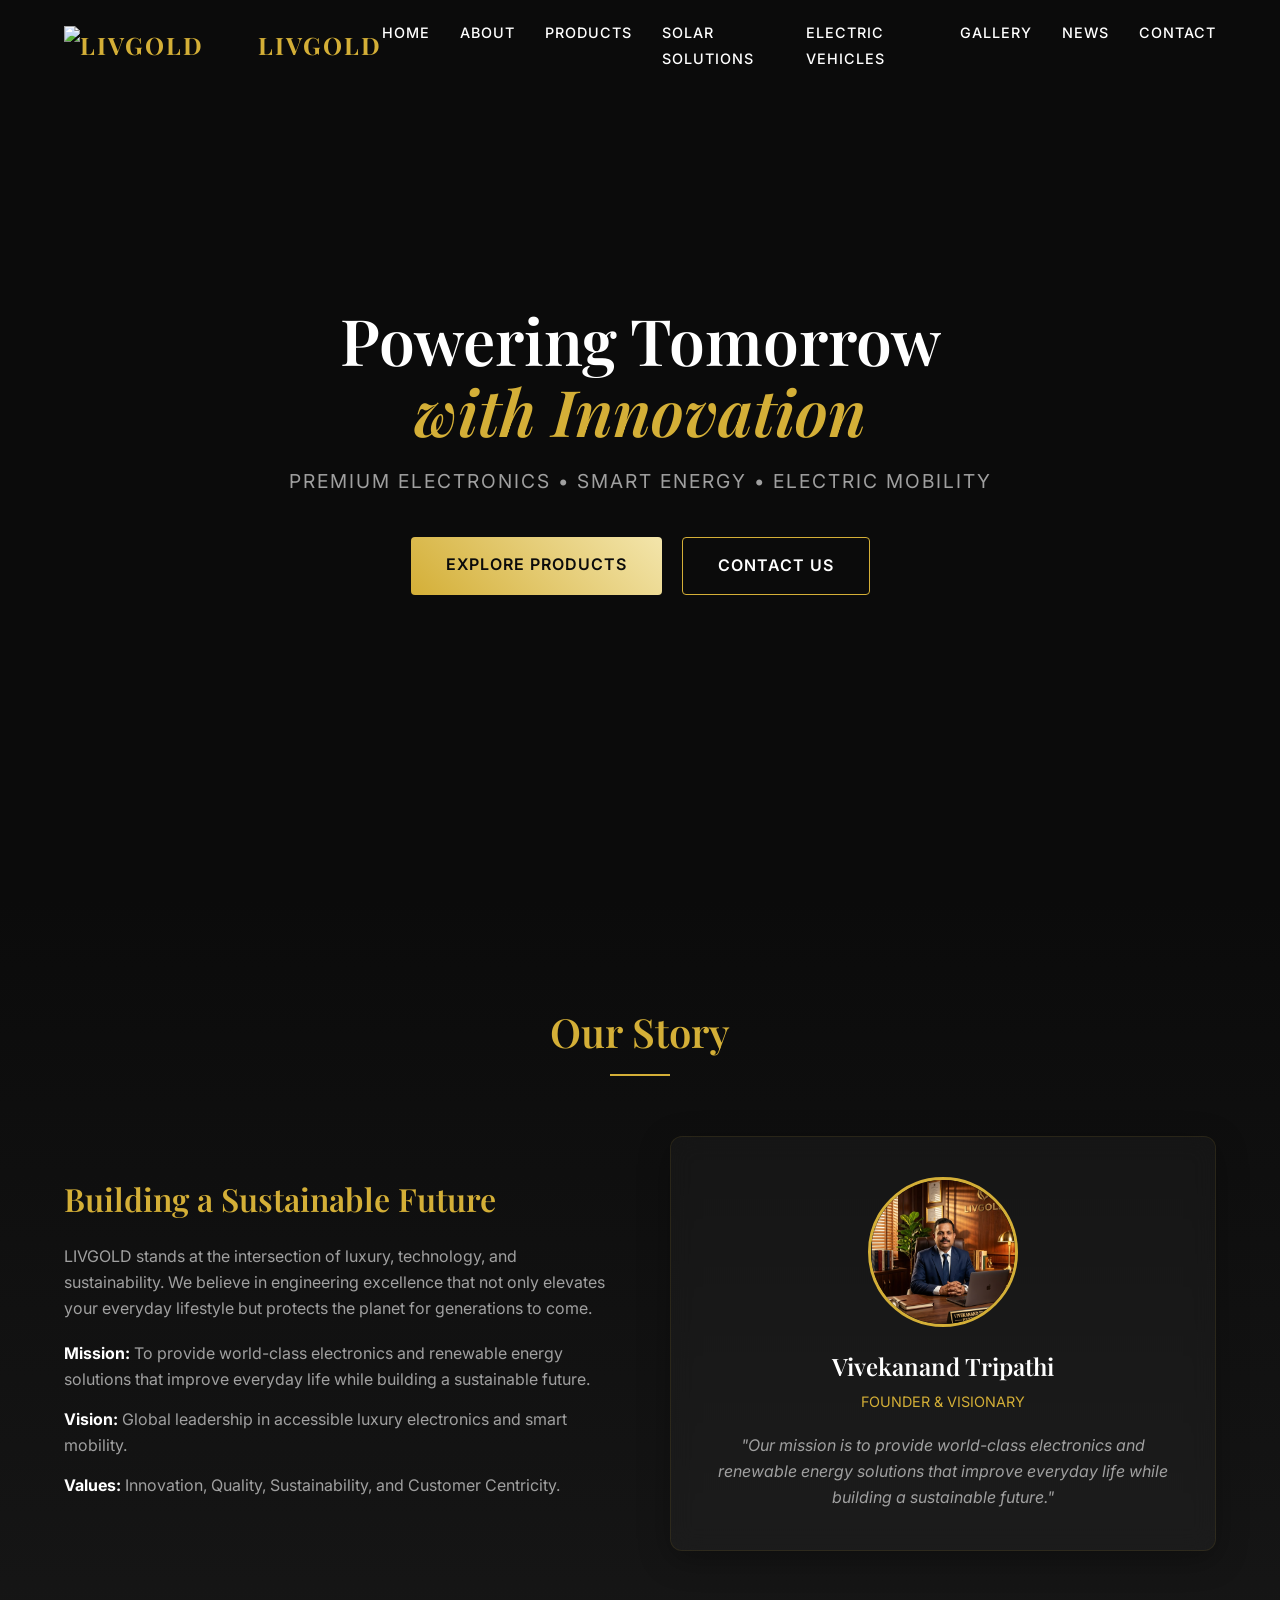
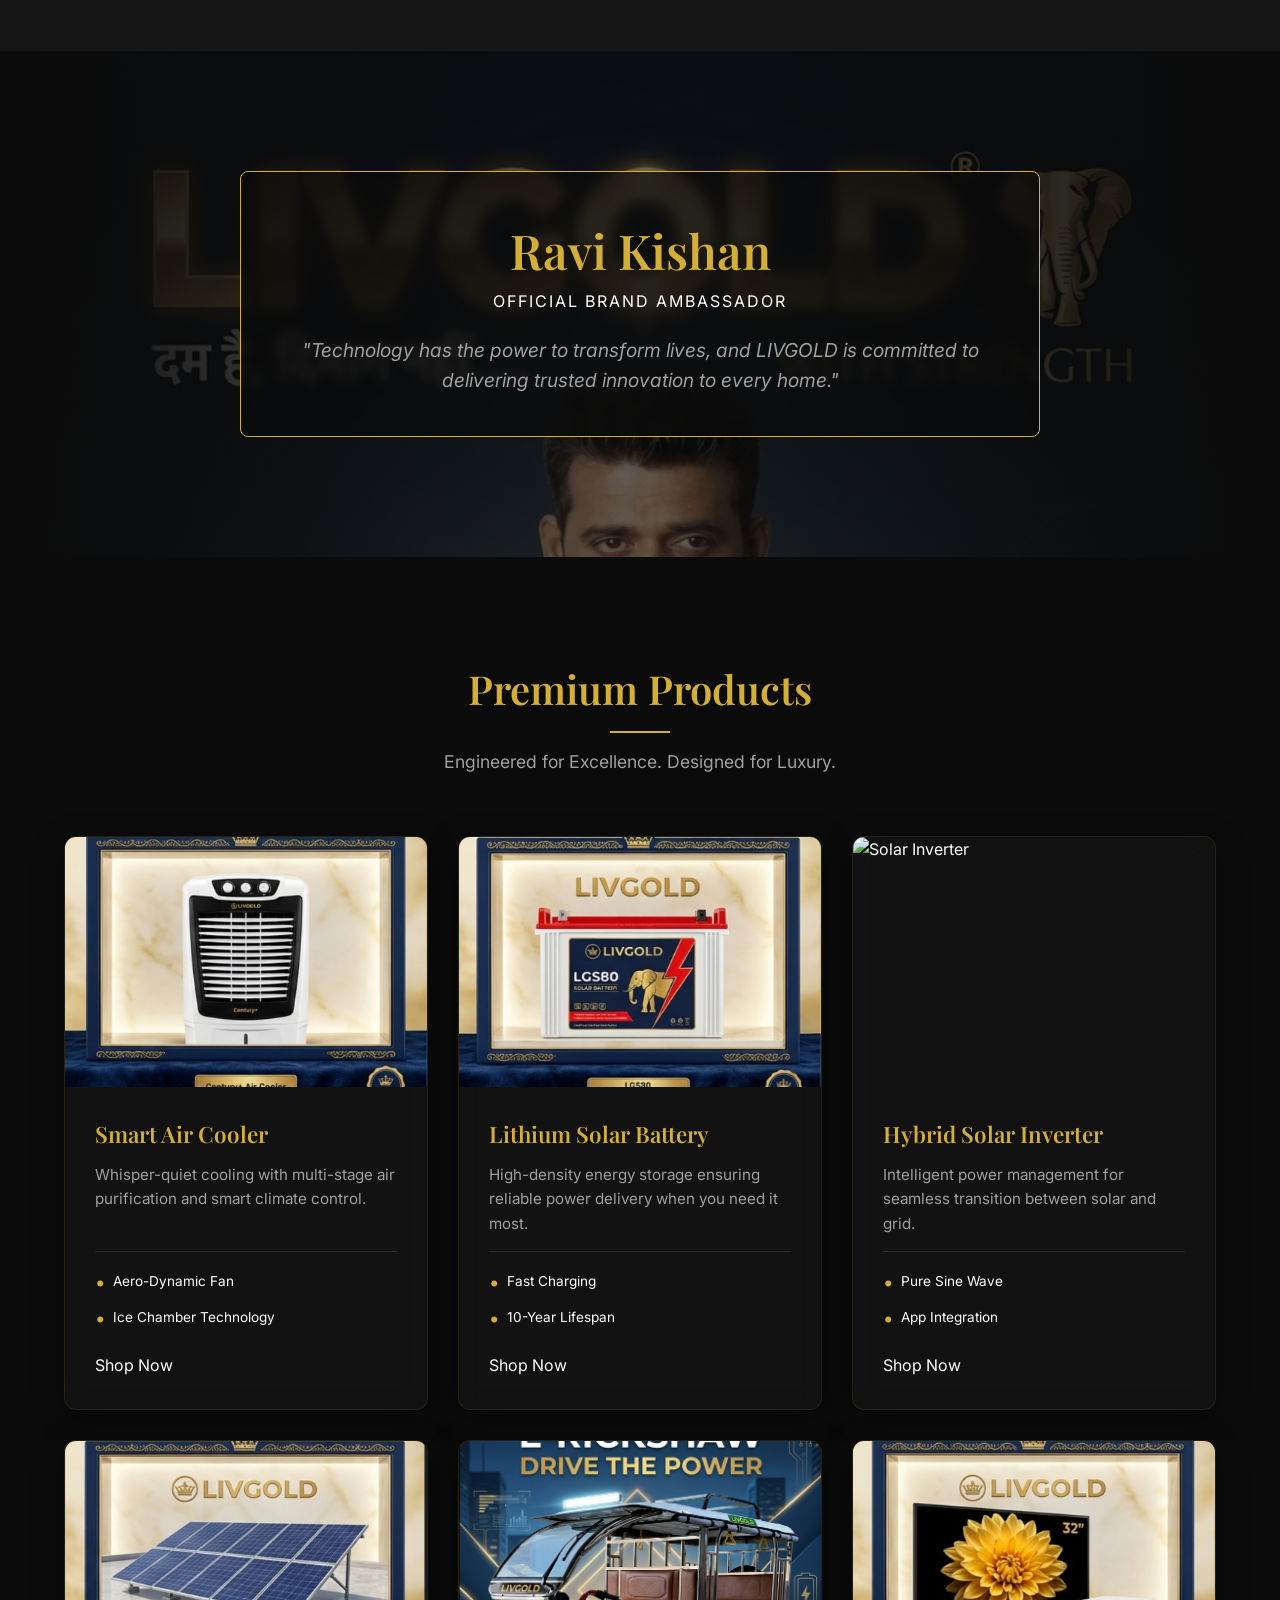
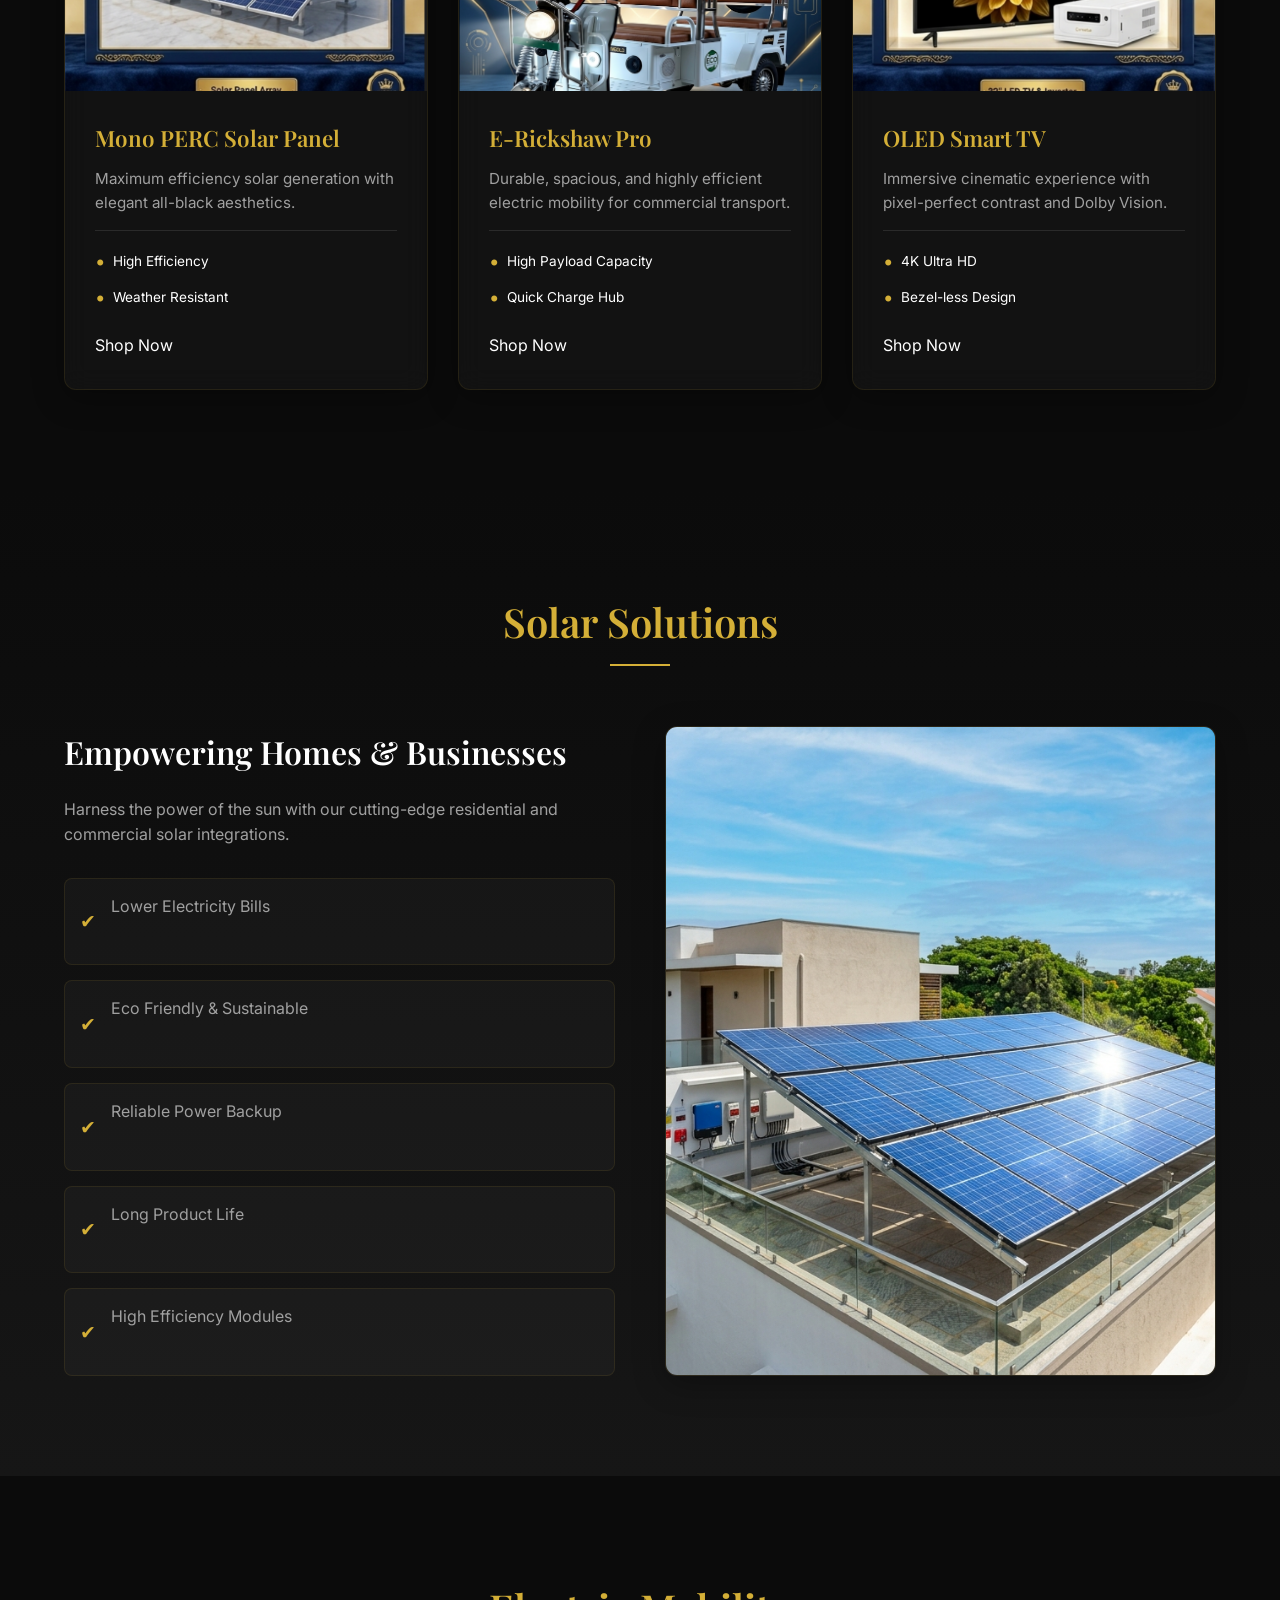
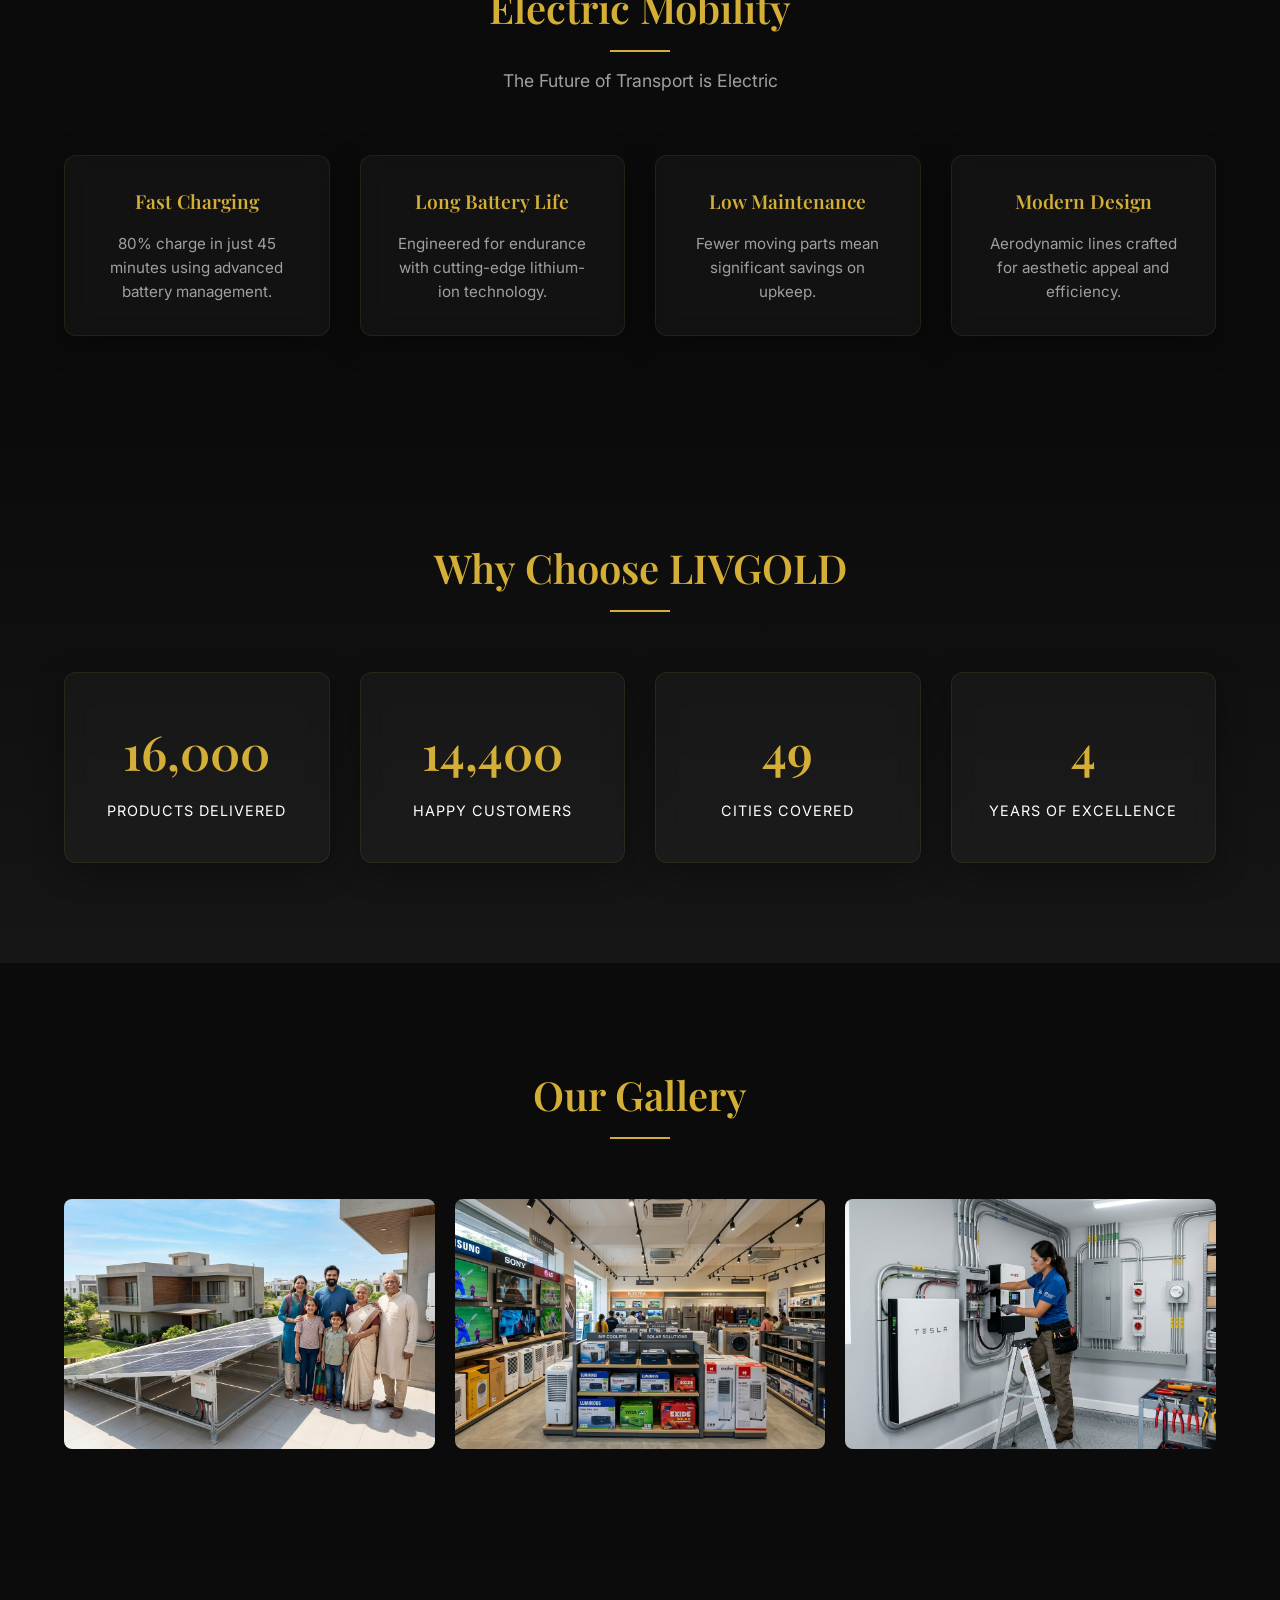
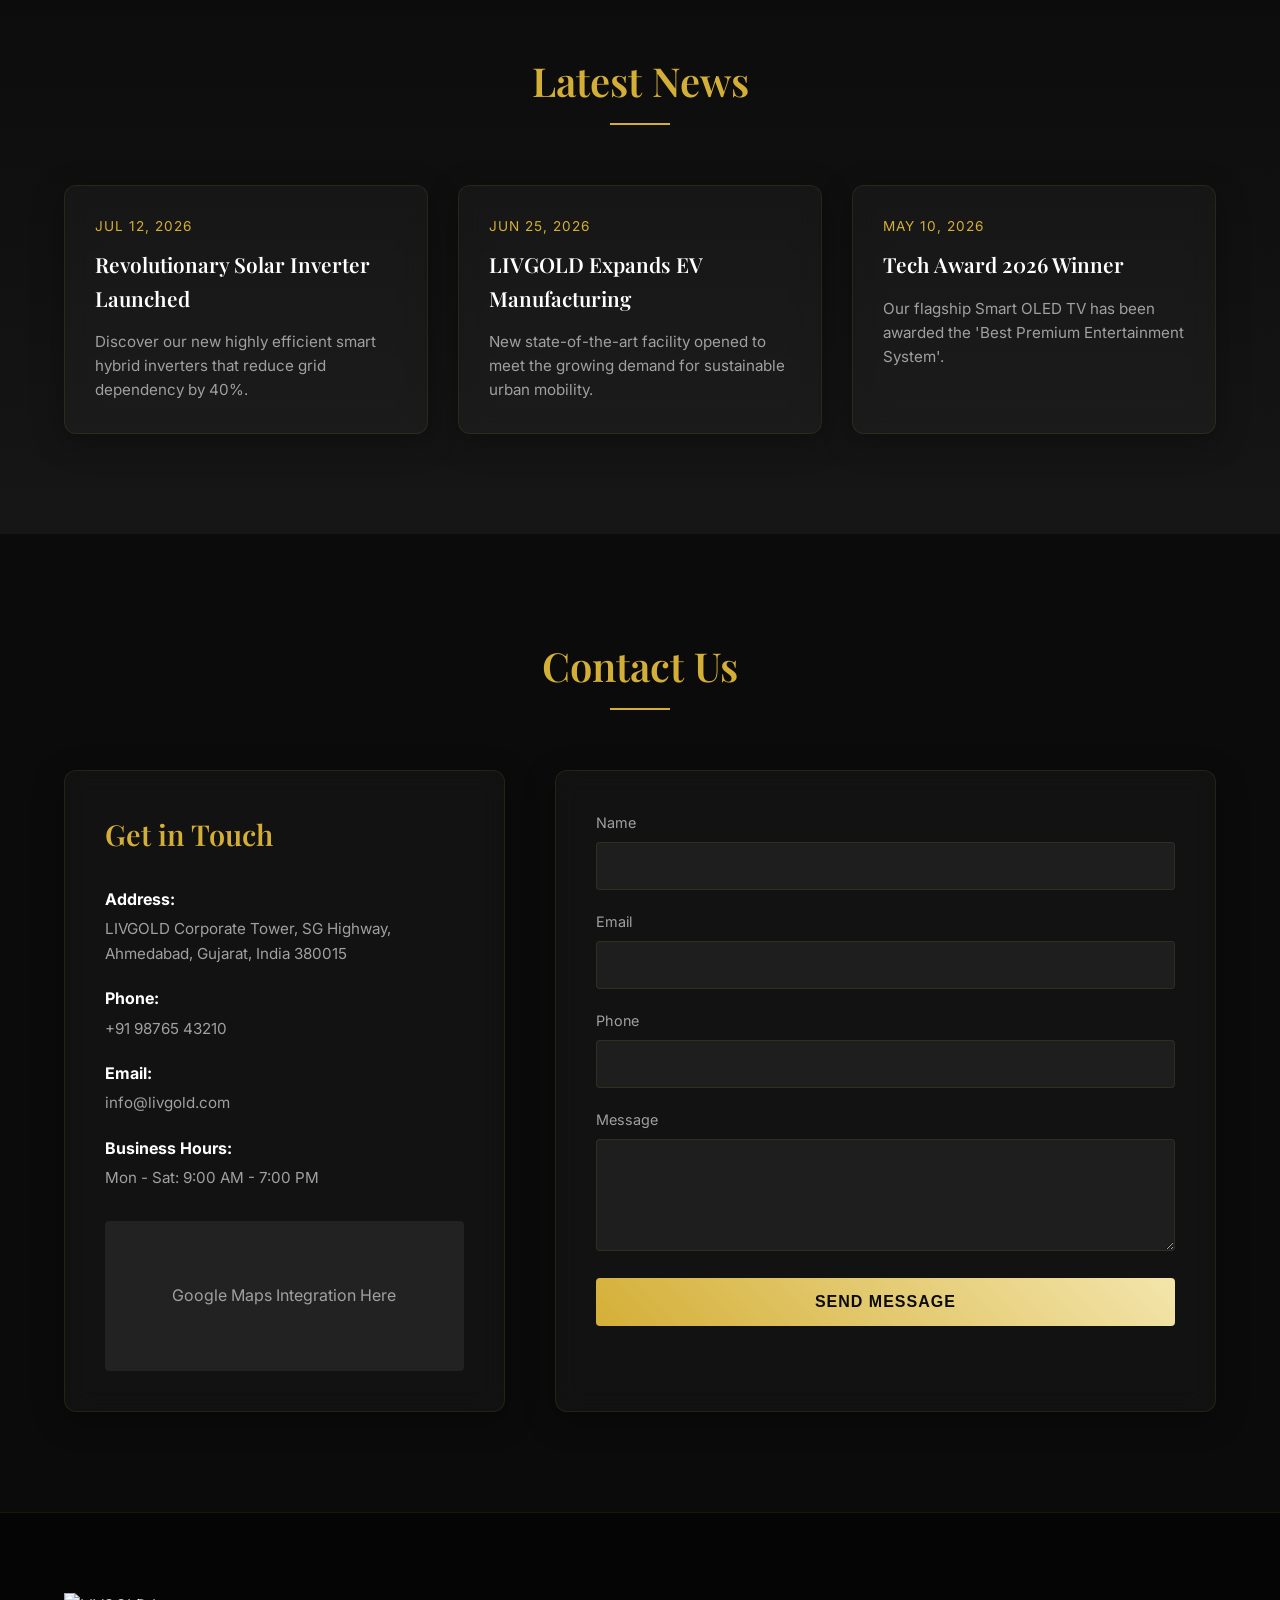
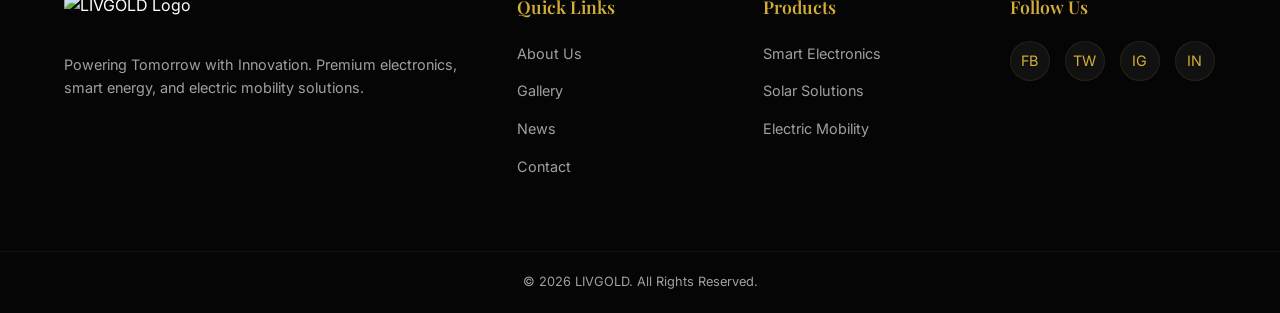
==== commit 1f7cd370: "Update index.html" ====
--- a/index.html
+++ b/index.html
@@ -265,7 +265,7 @@
                     </div>
                 </div>
                 <div class="solar-image glass-card">
-                    <img src="images/solar-panel.jpg" alt="Solar Installation">
+                    <img src="images/g10.jpg" alt="Solar Installation">
                 </div>
             </div>
         </div>
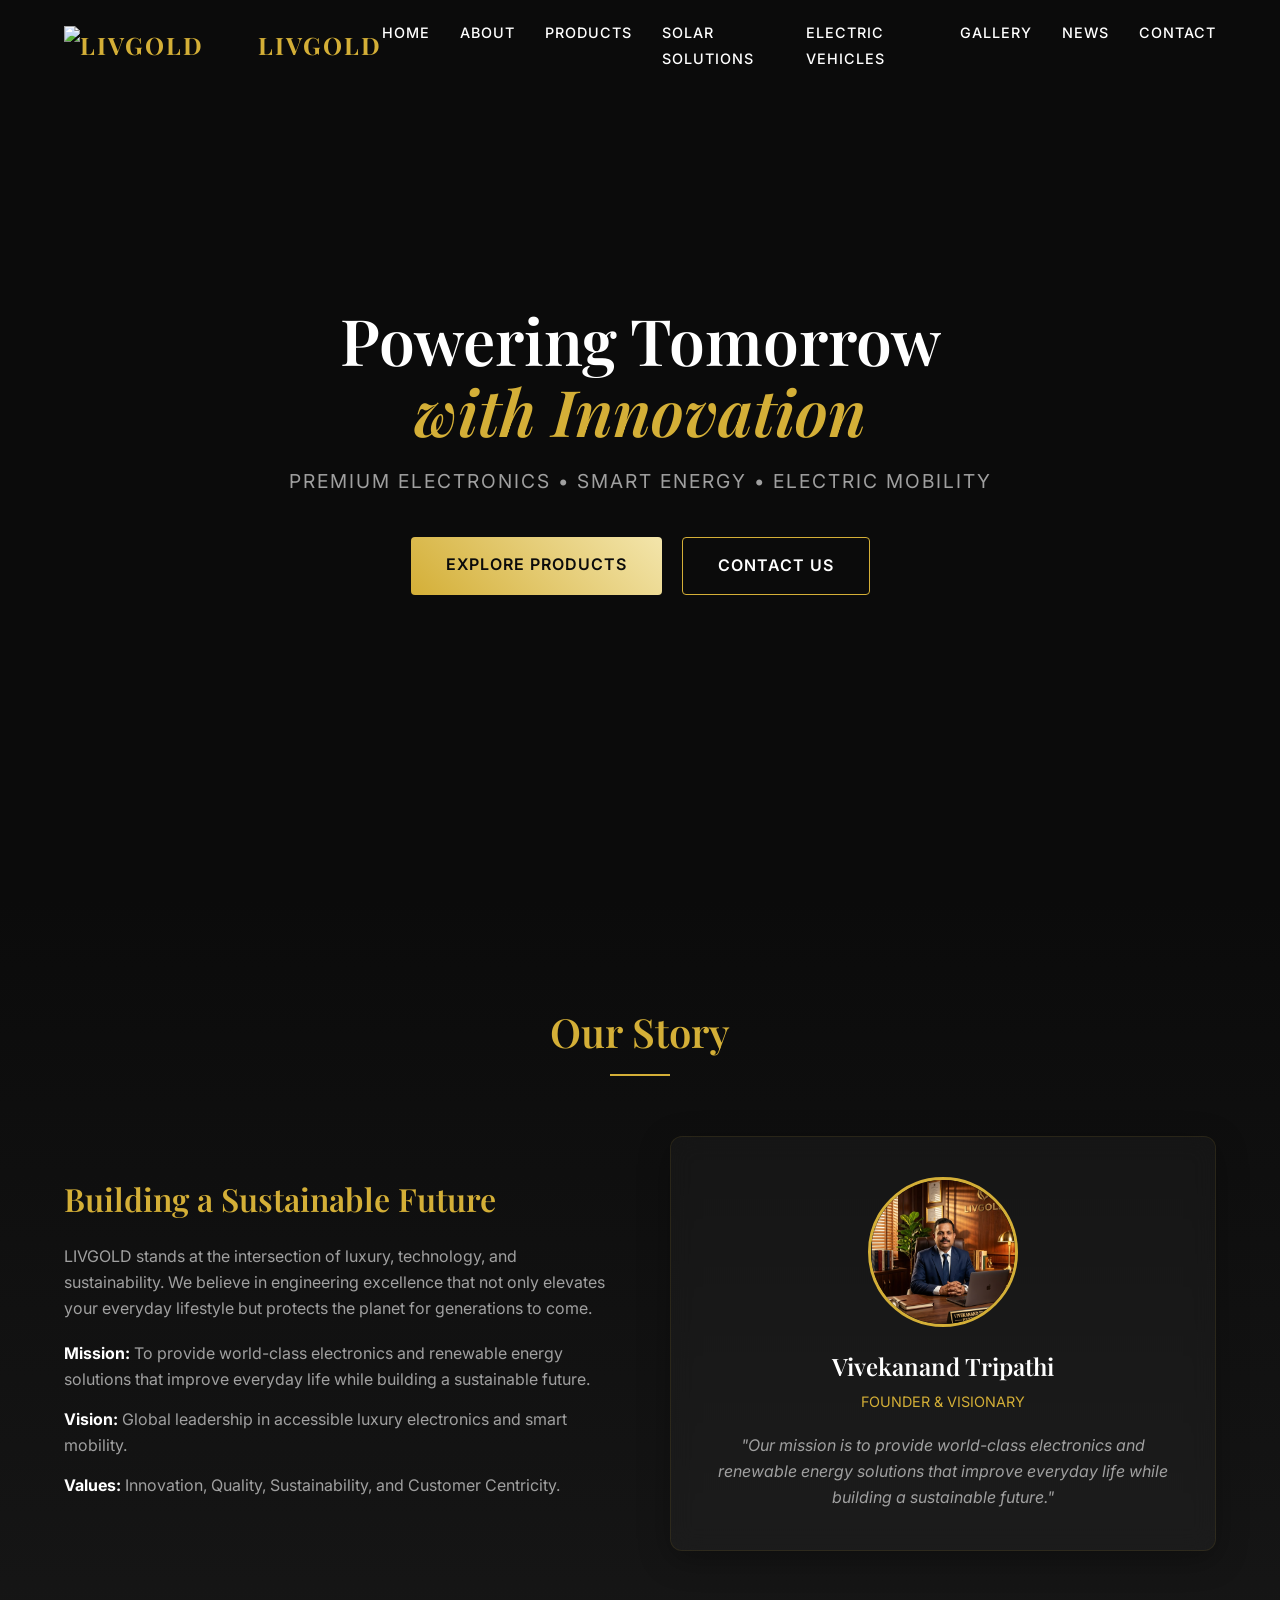
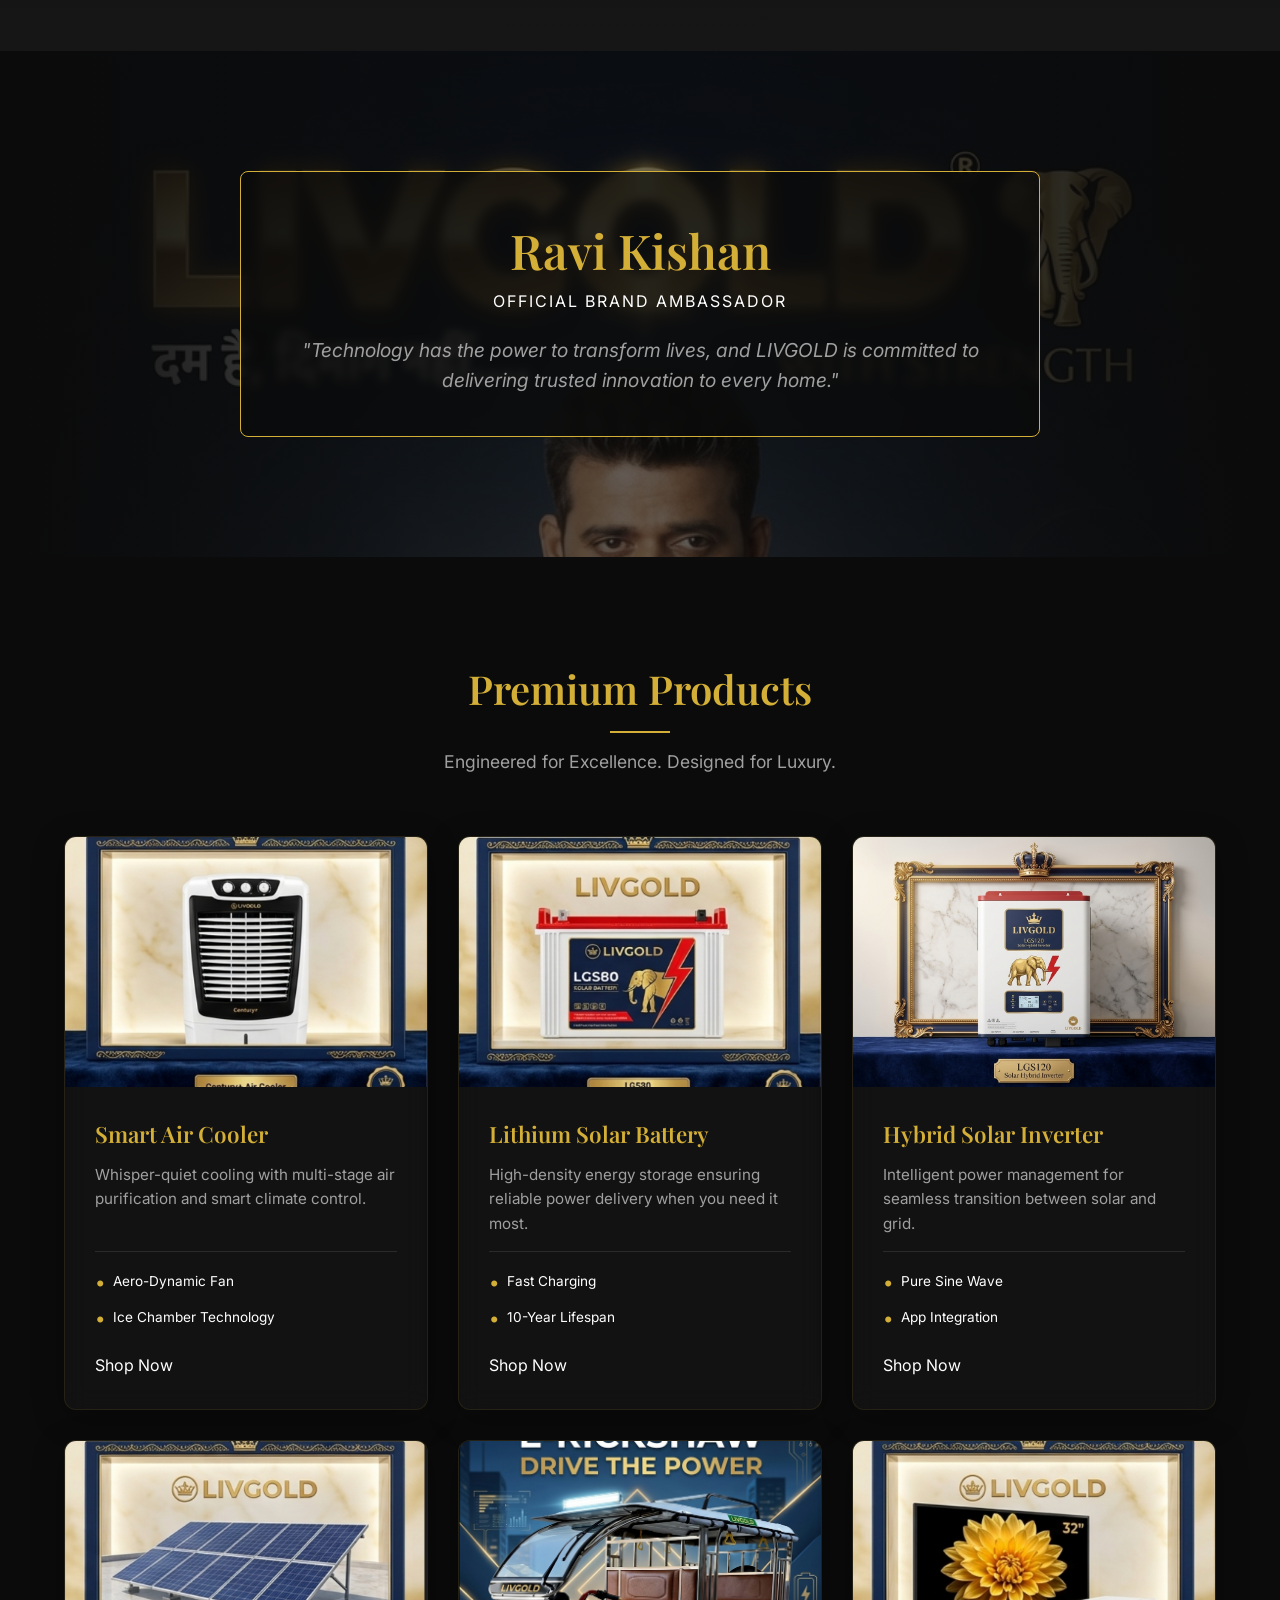
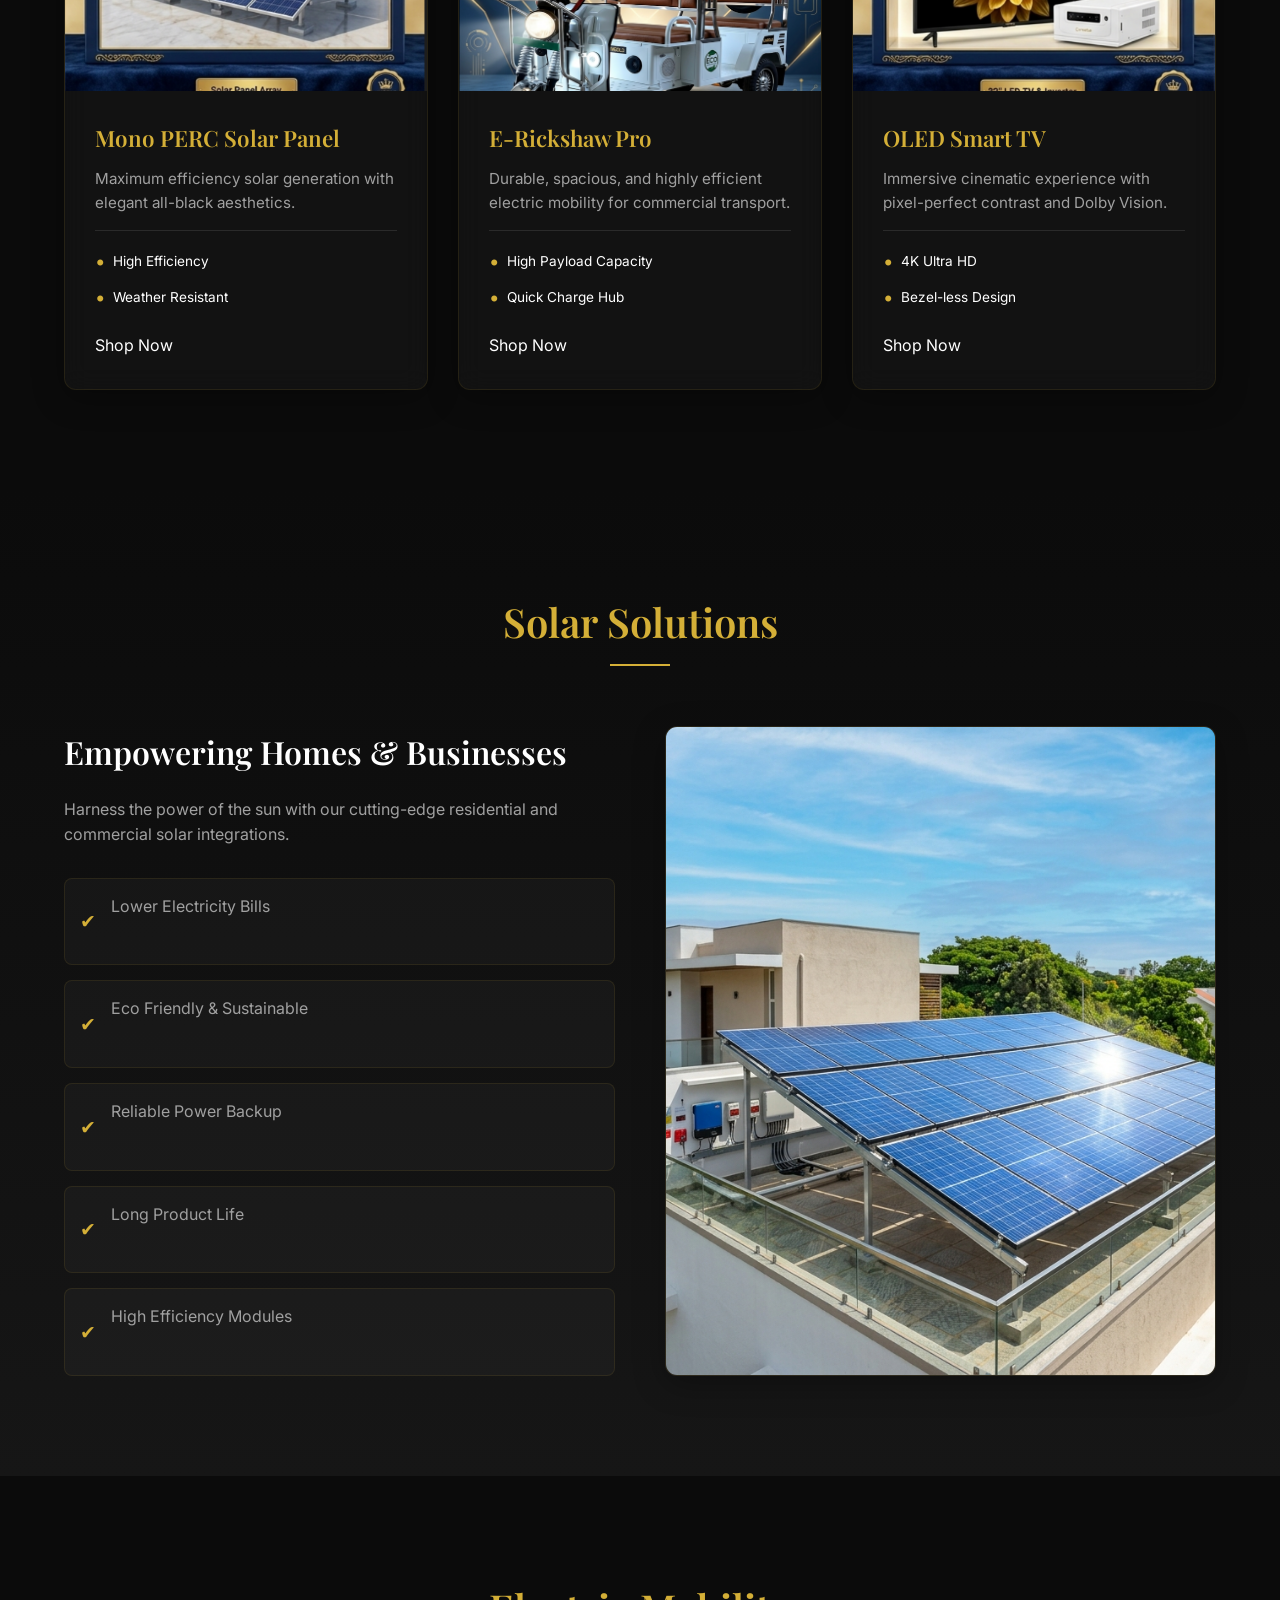
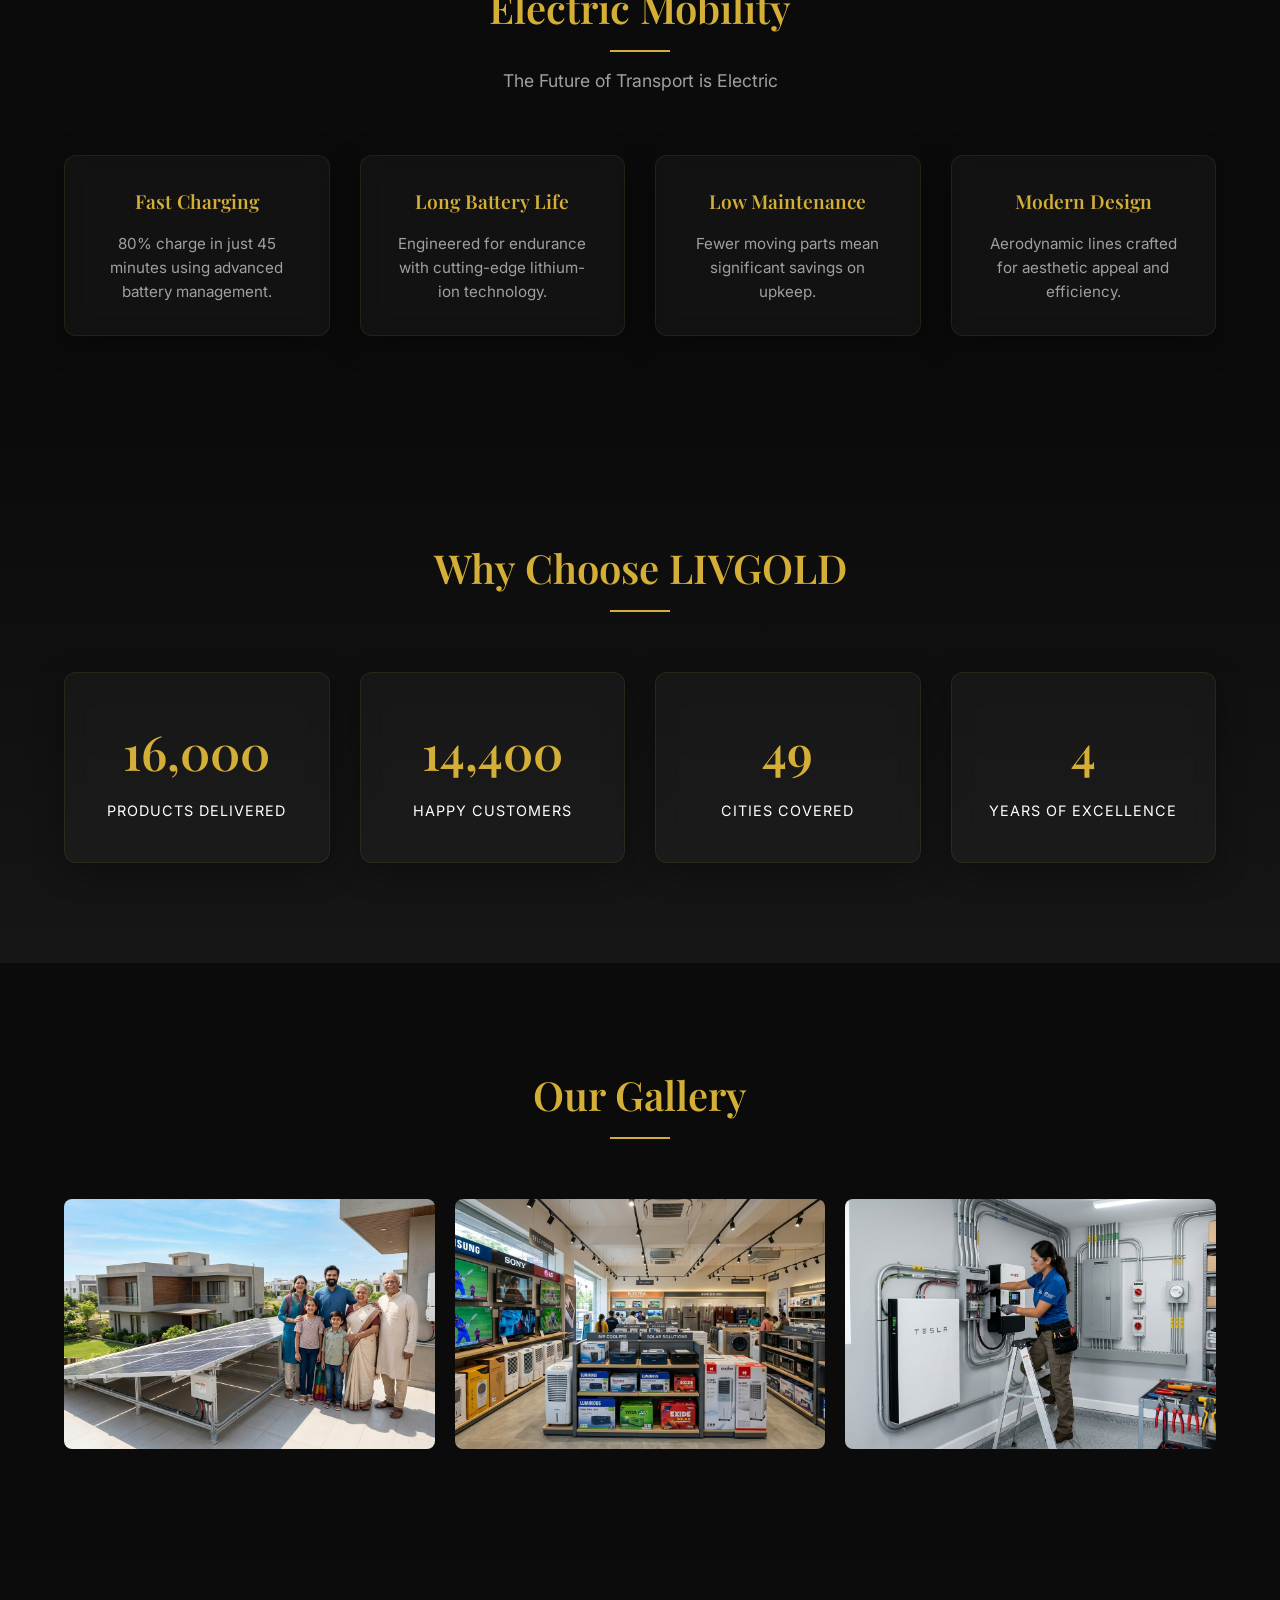
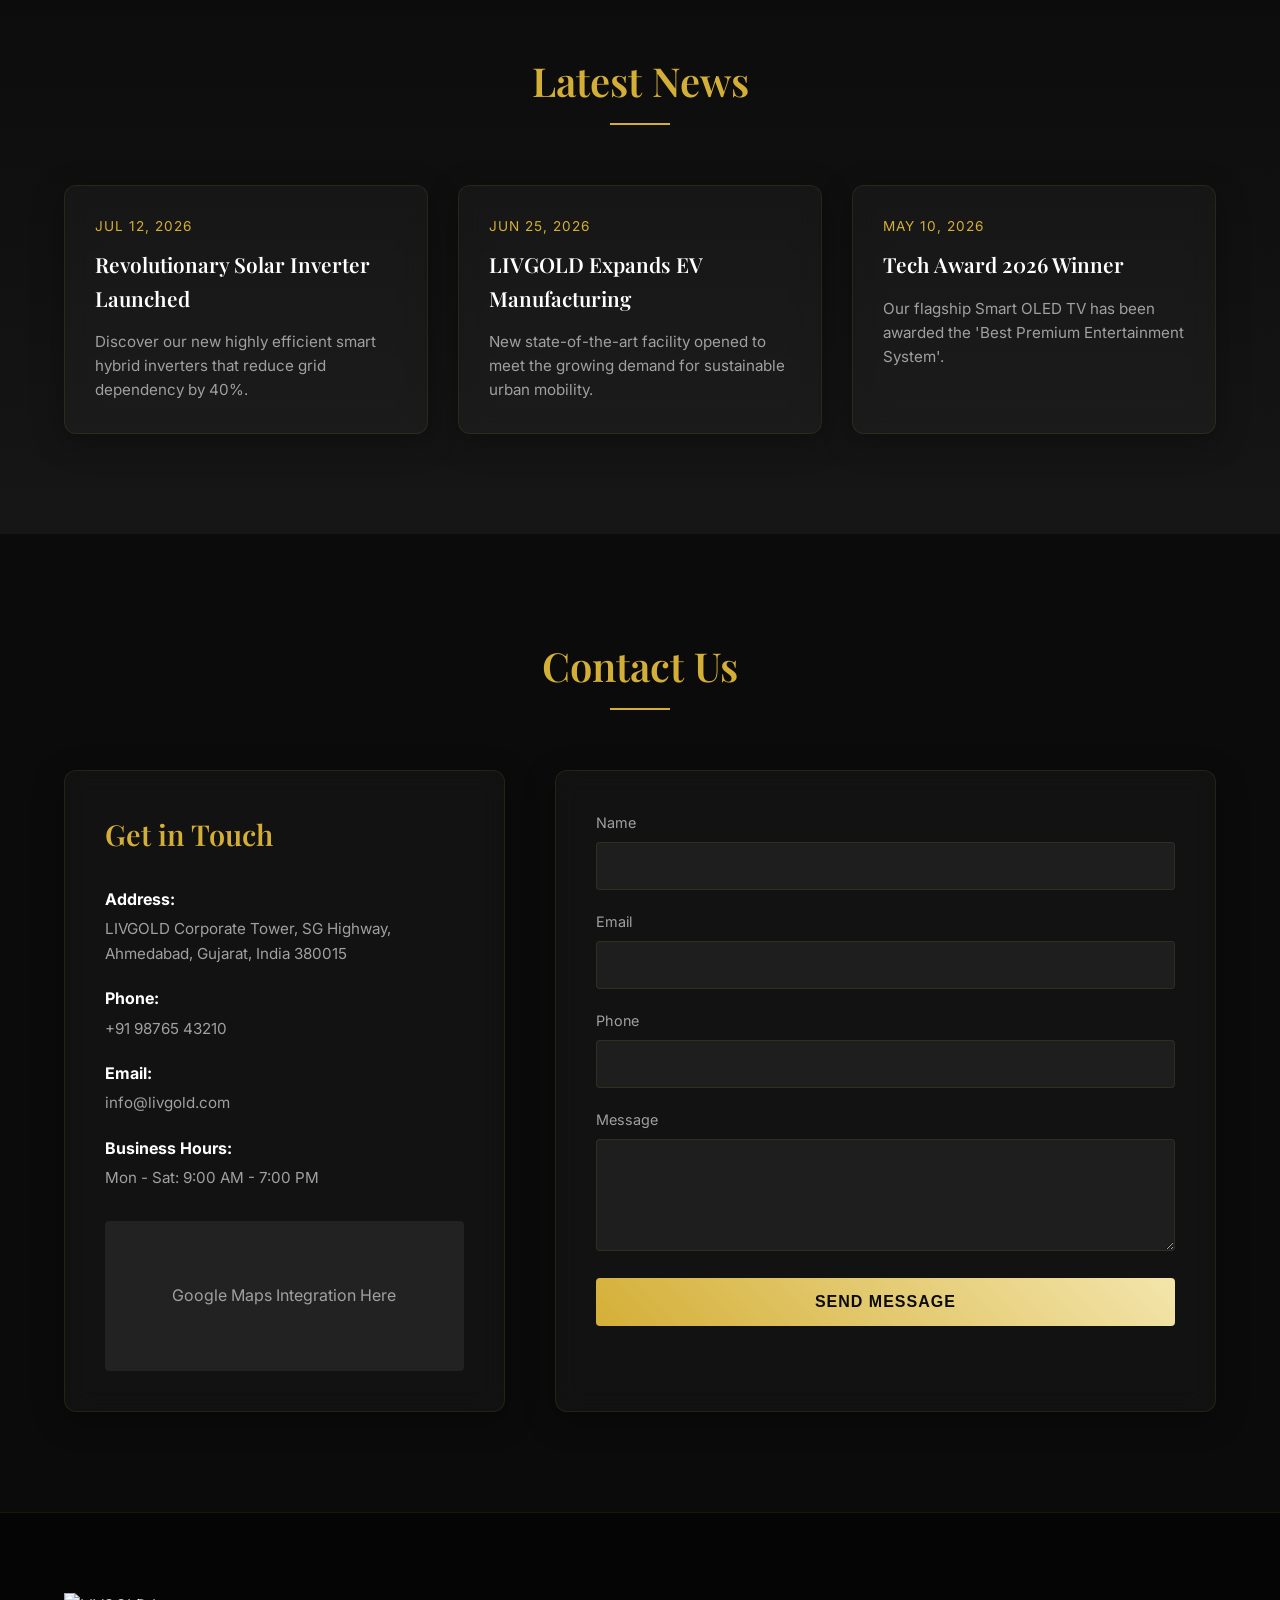
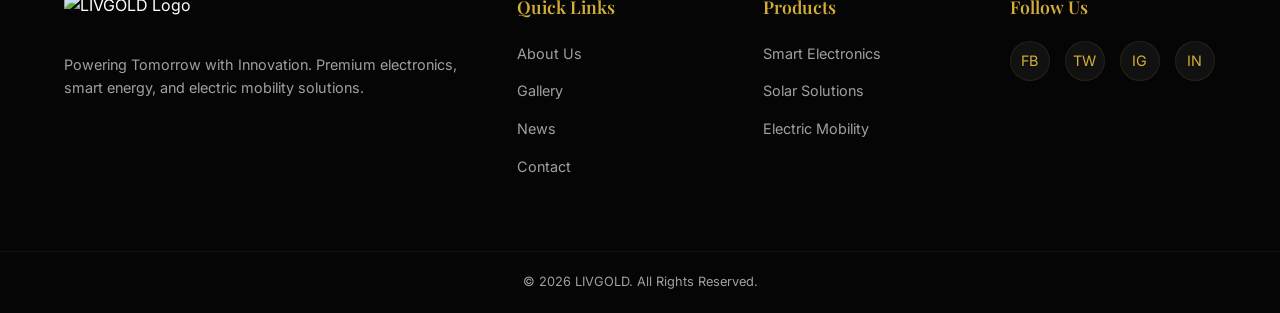
==== commit b1b4566a: "Fix image source path for solar inverter" ====
--- a/index.html
+++ b/index.html
@@ -165,7 +165,7 @@
                 <!-- Solar Inverter -->
                 <div class="product-card glass-card reveal">
                     <div class="product-img-wrapper">
-                        <img src="images/ inverter.jpg" alt="Solar Inverter">
+                        <img src="images/inverter.jpg" alt="Solar Inverter">
                     </div>
                     <div class="product-info">
                         <h3>Hybrid Solar Inverter</h3>
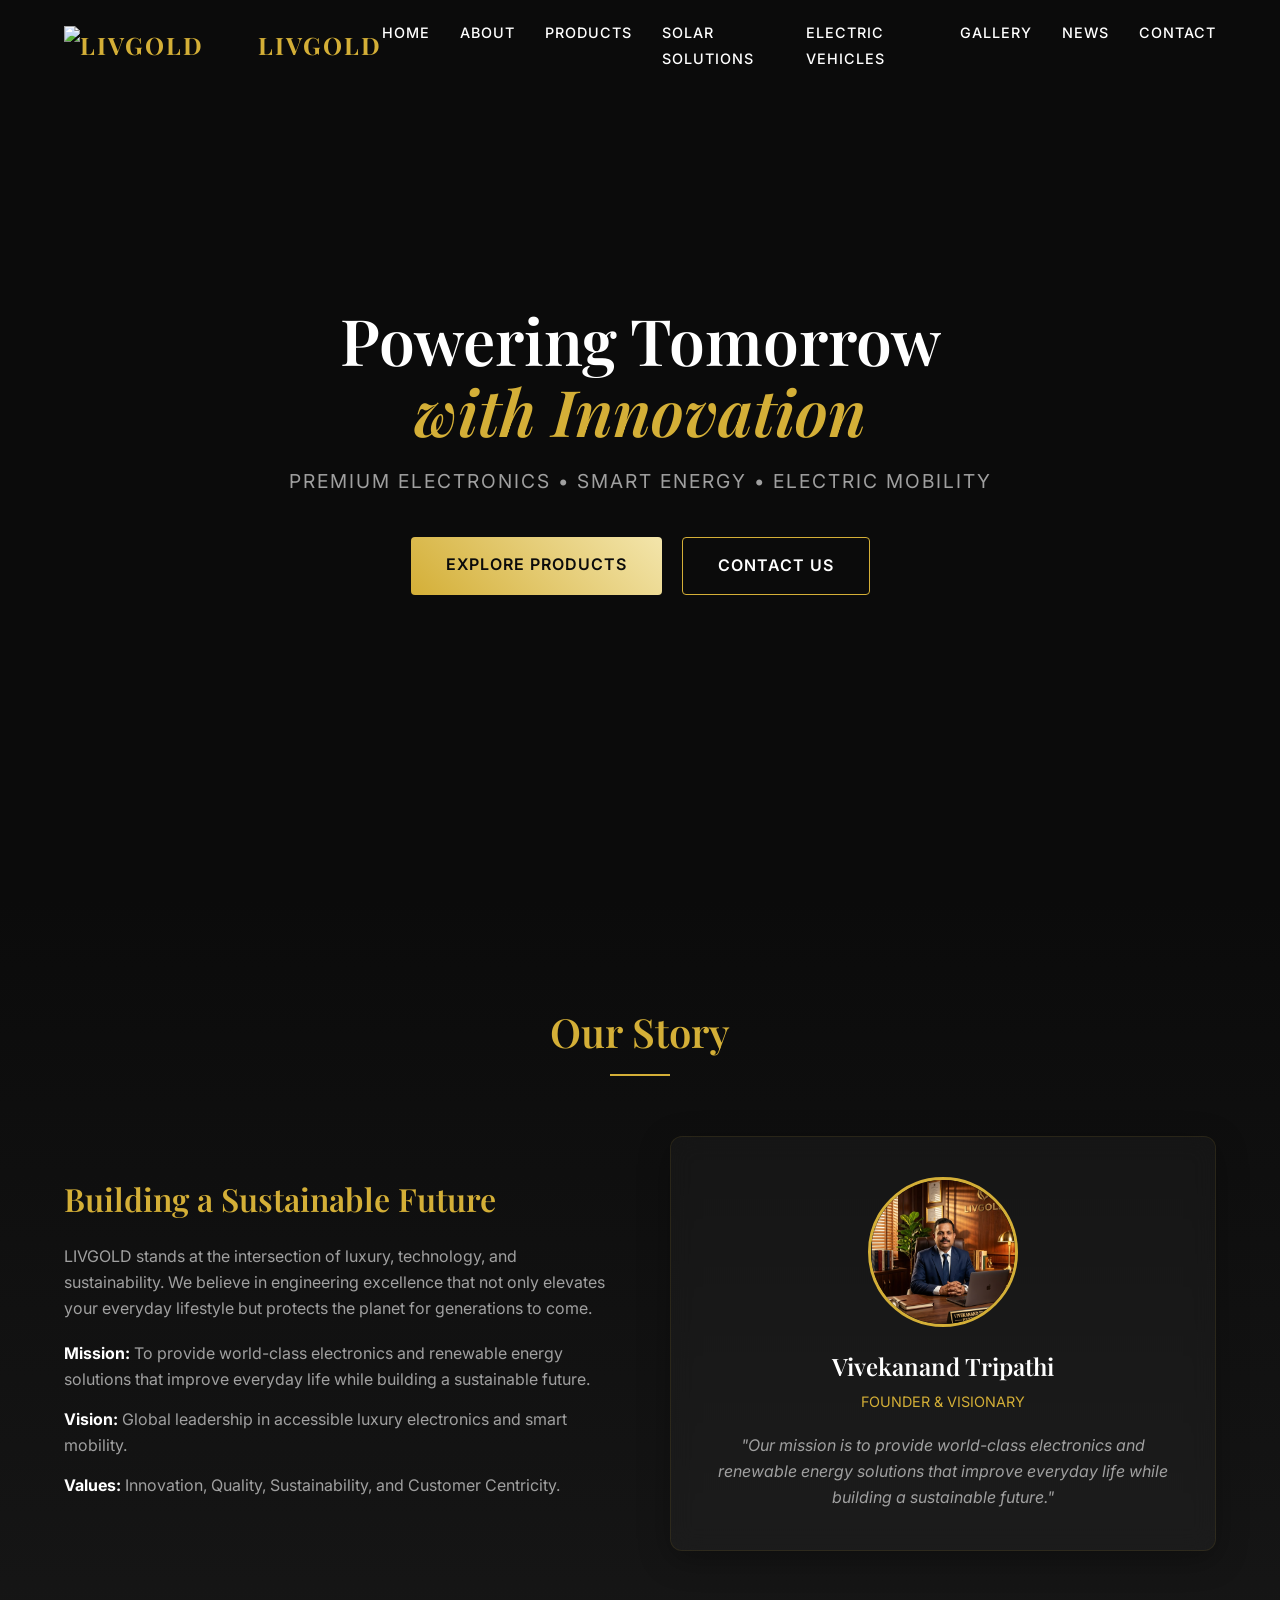
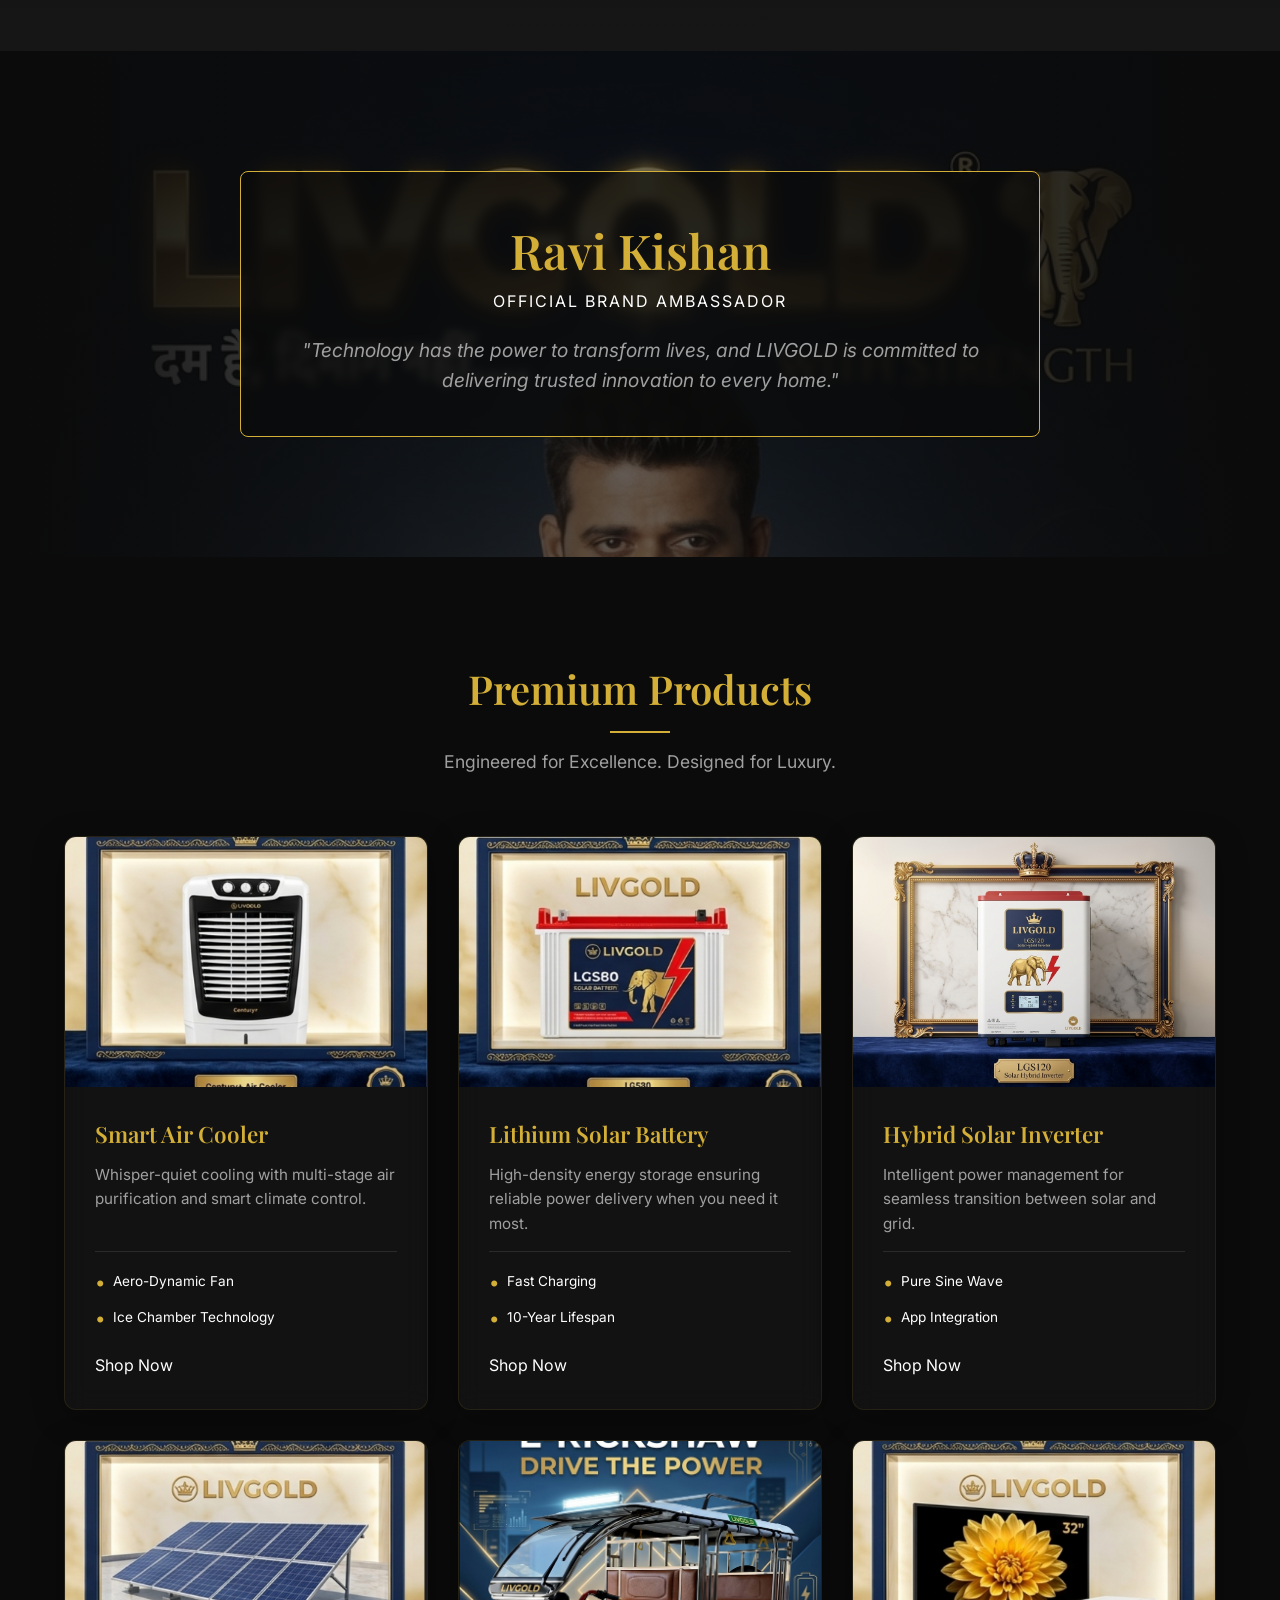
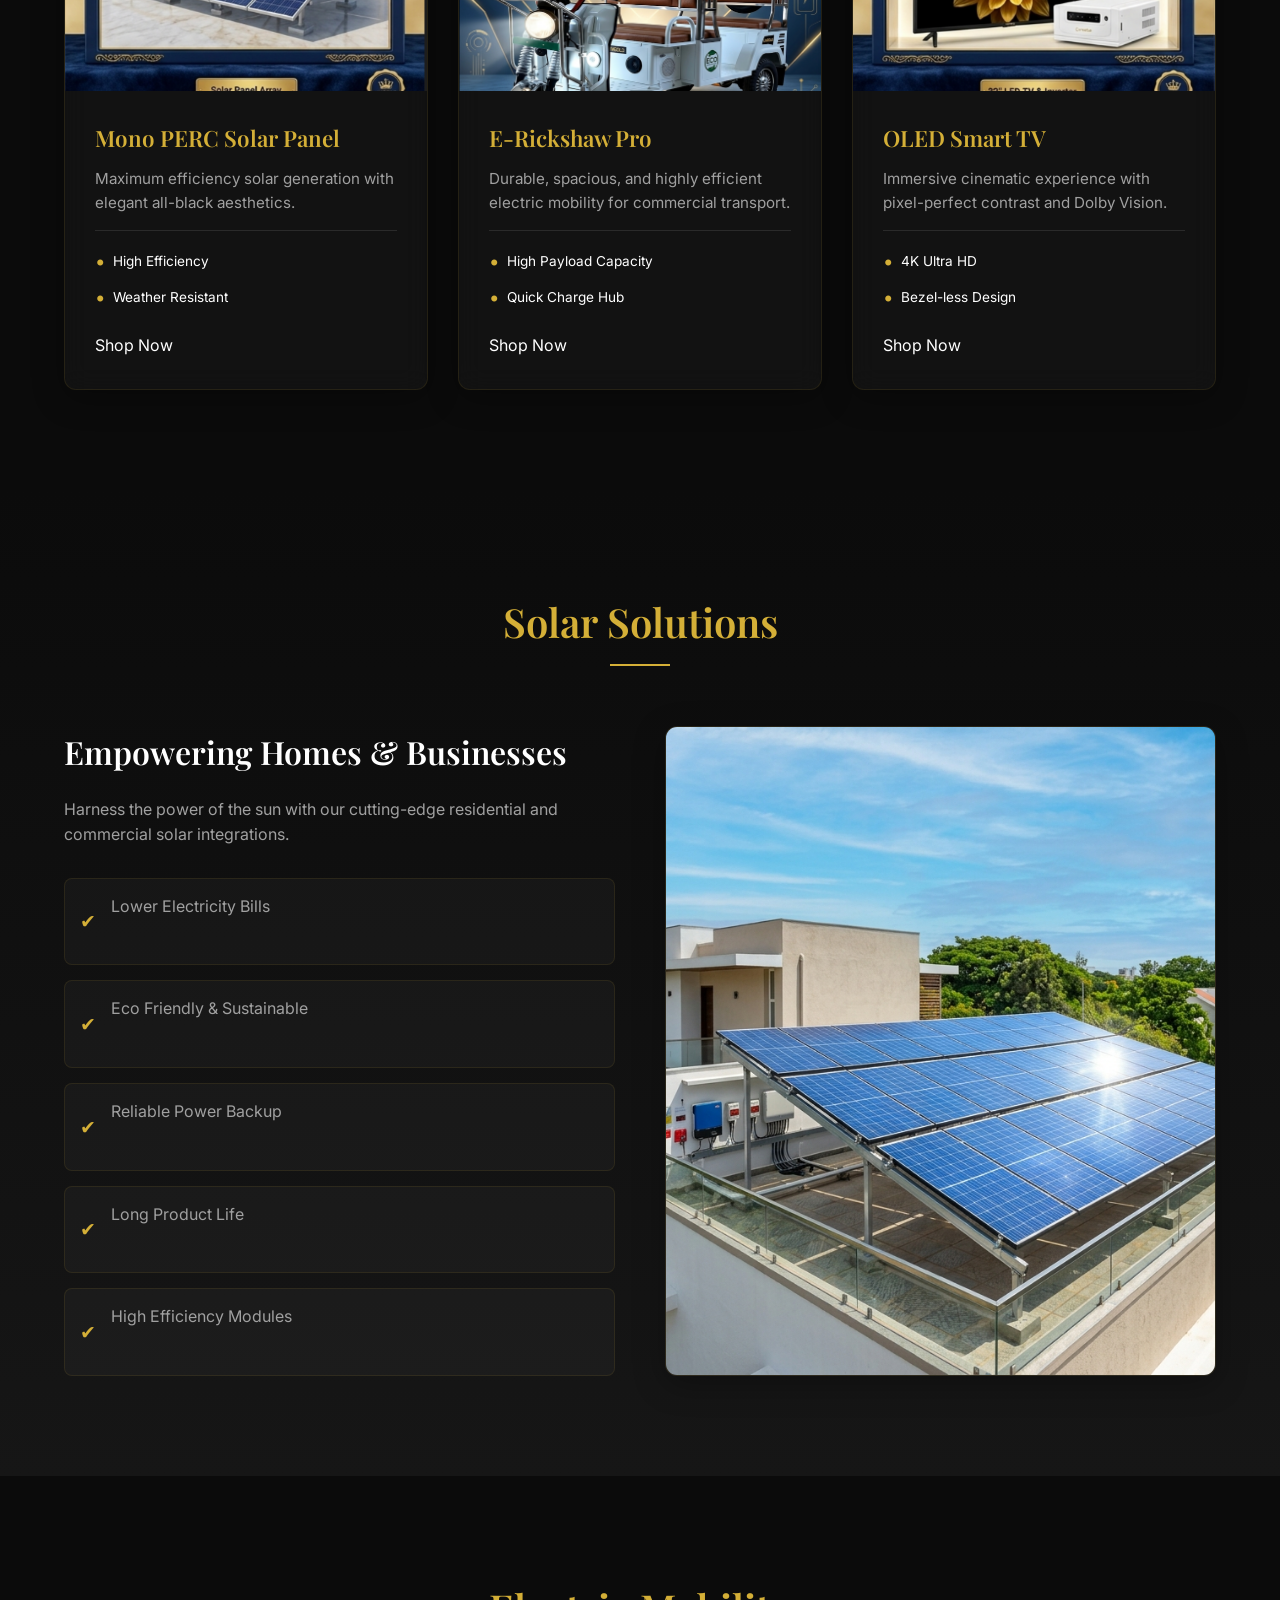
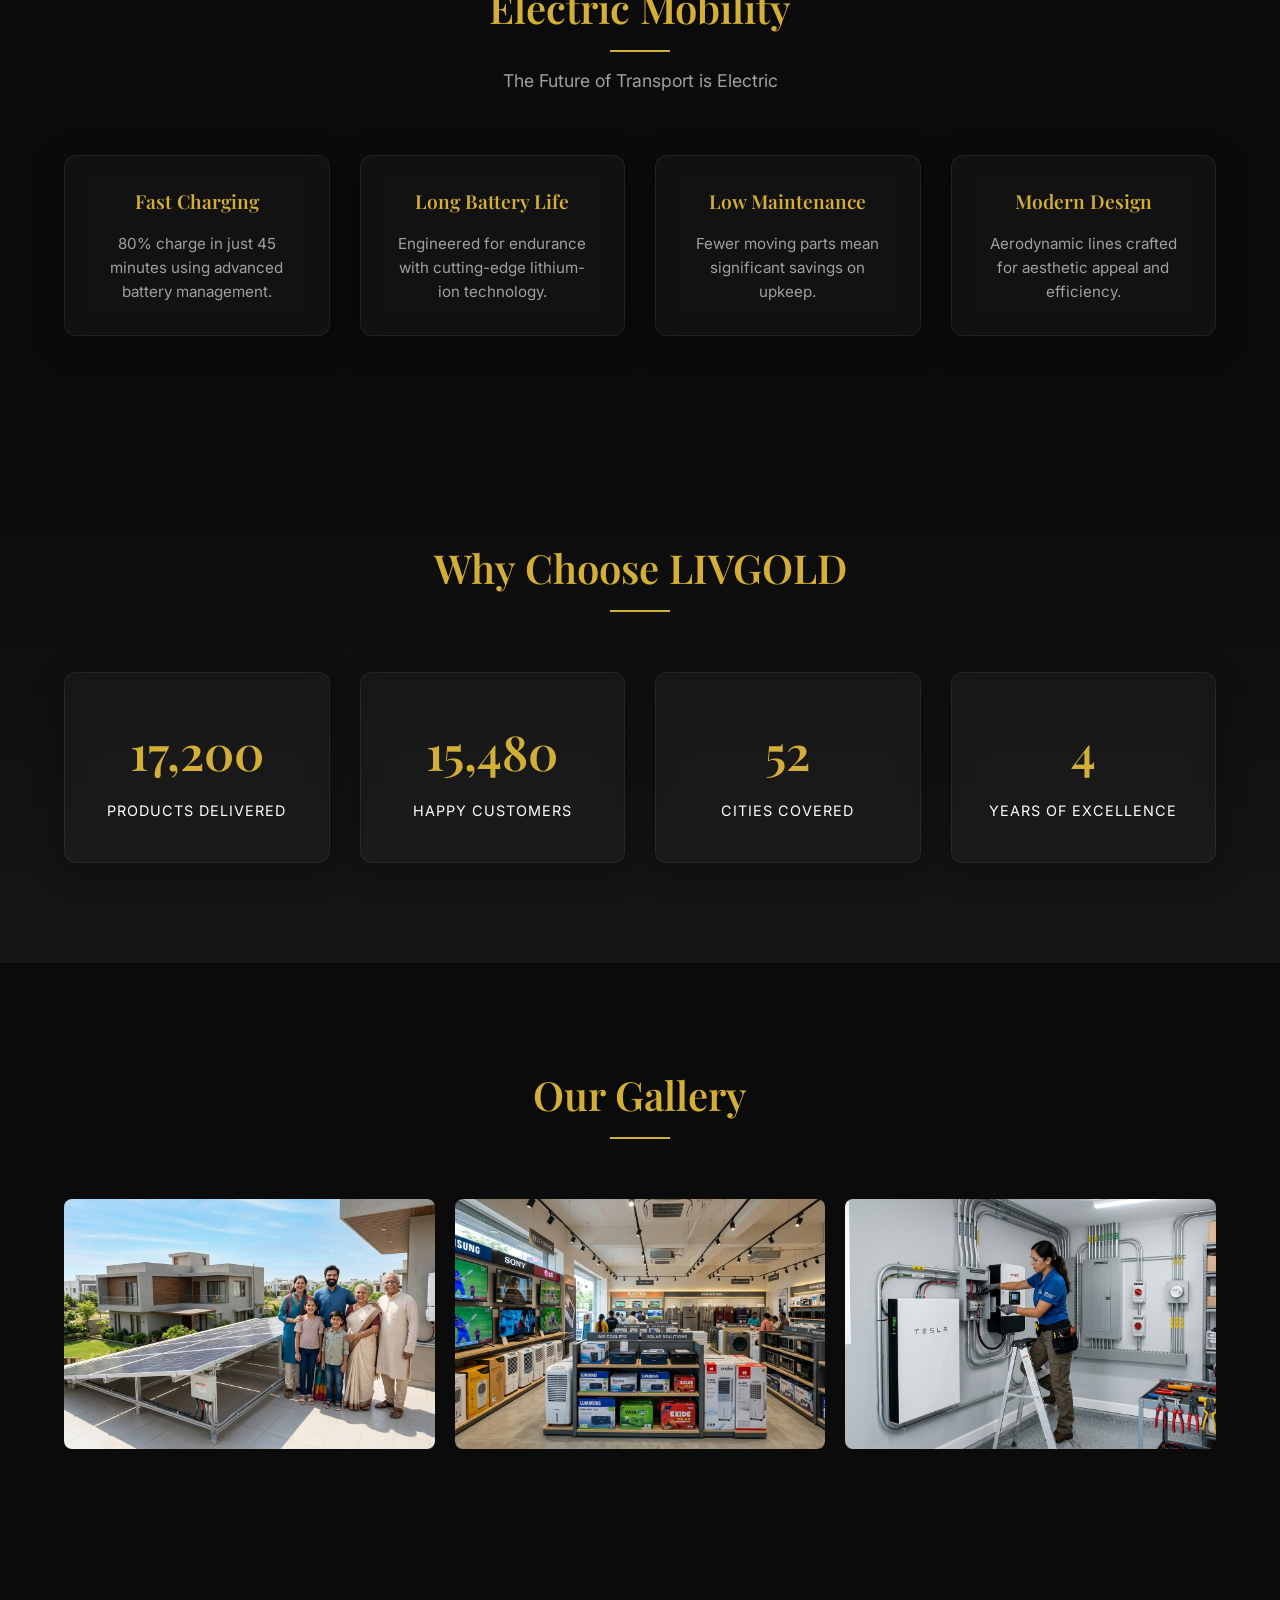
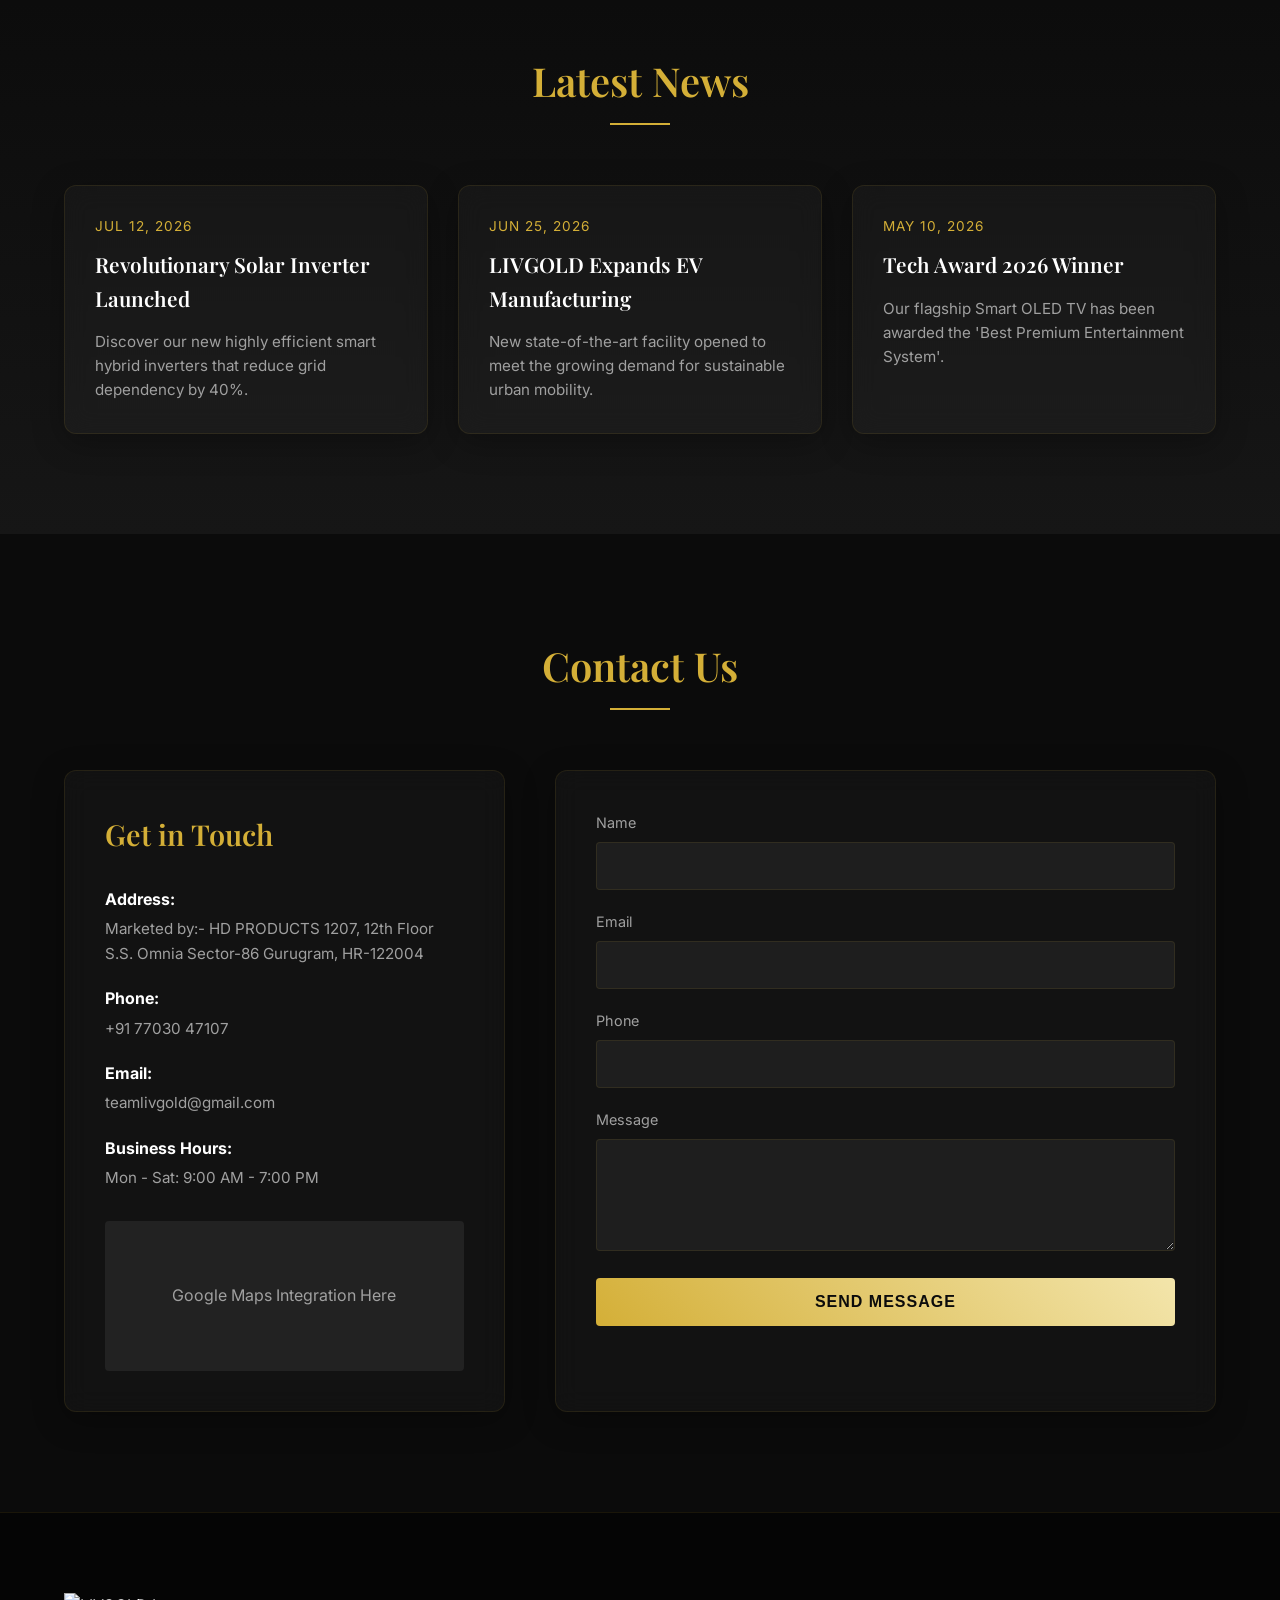
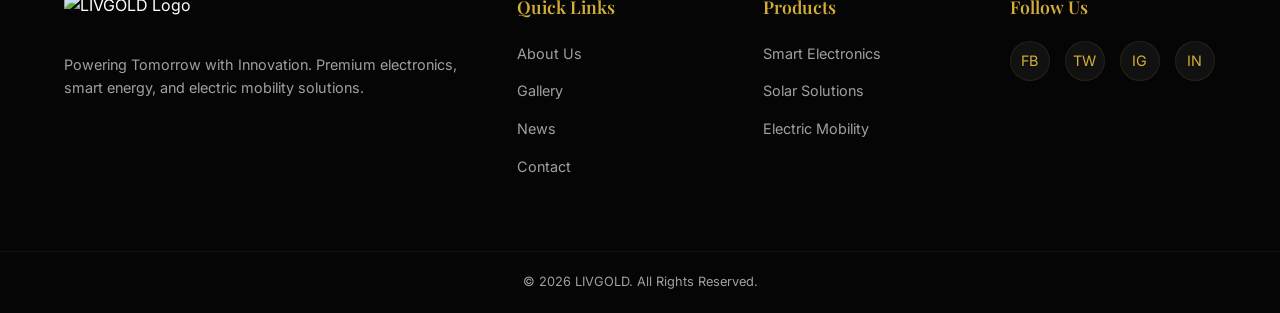
==== commit 9d51cac5: "Update contact information in index.html" ====
--- a/index.html
+++ b/index.html
@@ -389,15 +389,16 @@
                     <h3>Get in Touch</h3>
                     <div class="info-item">
                         <strong>Address:</strong>
-                        <p>LIVGOLD Corporate Tower, SG Highway, Ahmedabad, Gujarat, India 380015</p>
+                        <p>Marketed by:- HD PRODUCTS
+1207, 12th Floor S.S. Omnia Sector-86 Gurugram, HR-122004</p>
                     </div>
                     <div class="info-item">
                         <strong>Phone:</strong>
-                        <p>+91 98765 43210</p>
+                        <p>+91 77030 47107</p>
                     </div>
                     <div class="info-item">
                         <strong>Email:</strong>
-                        <p>info@livgold.com</p>
+                        <p>teamlivgold@gmail.com</p>
                     </div>
                     <div class="info-item">
                         <strong>Business Hours:</strong>
